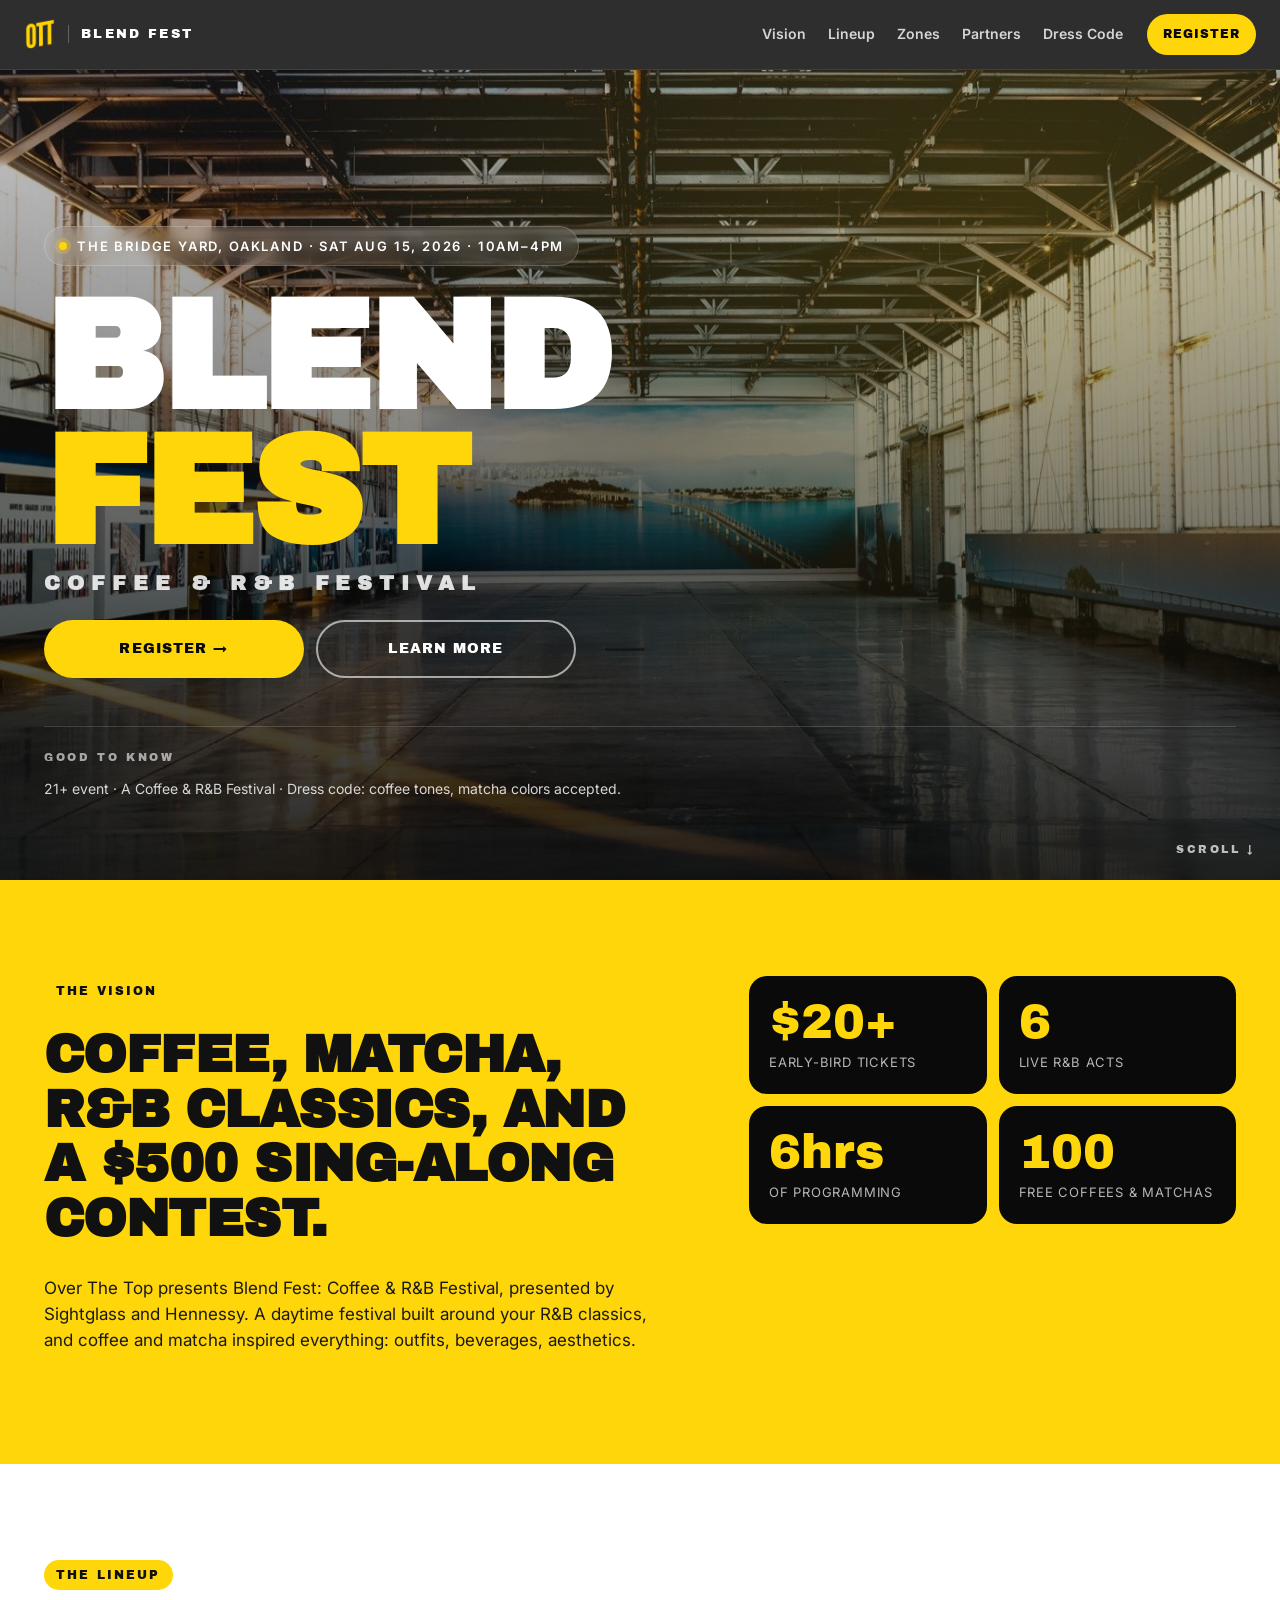
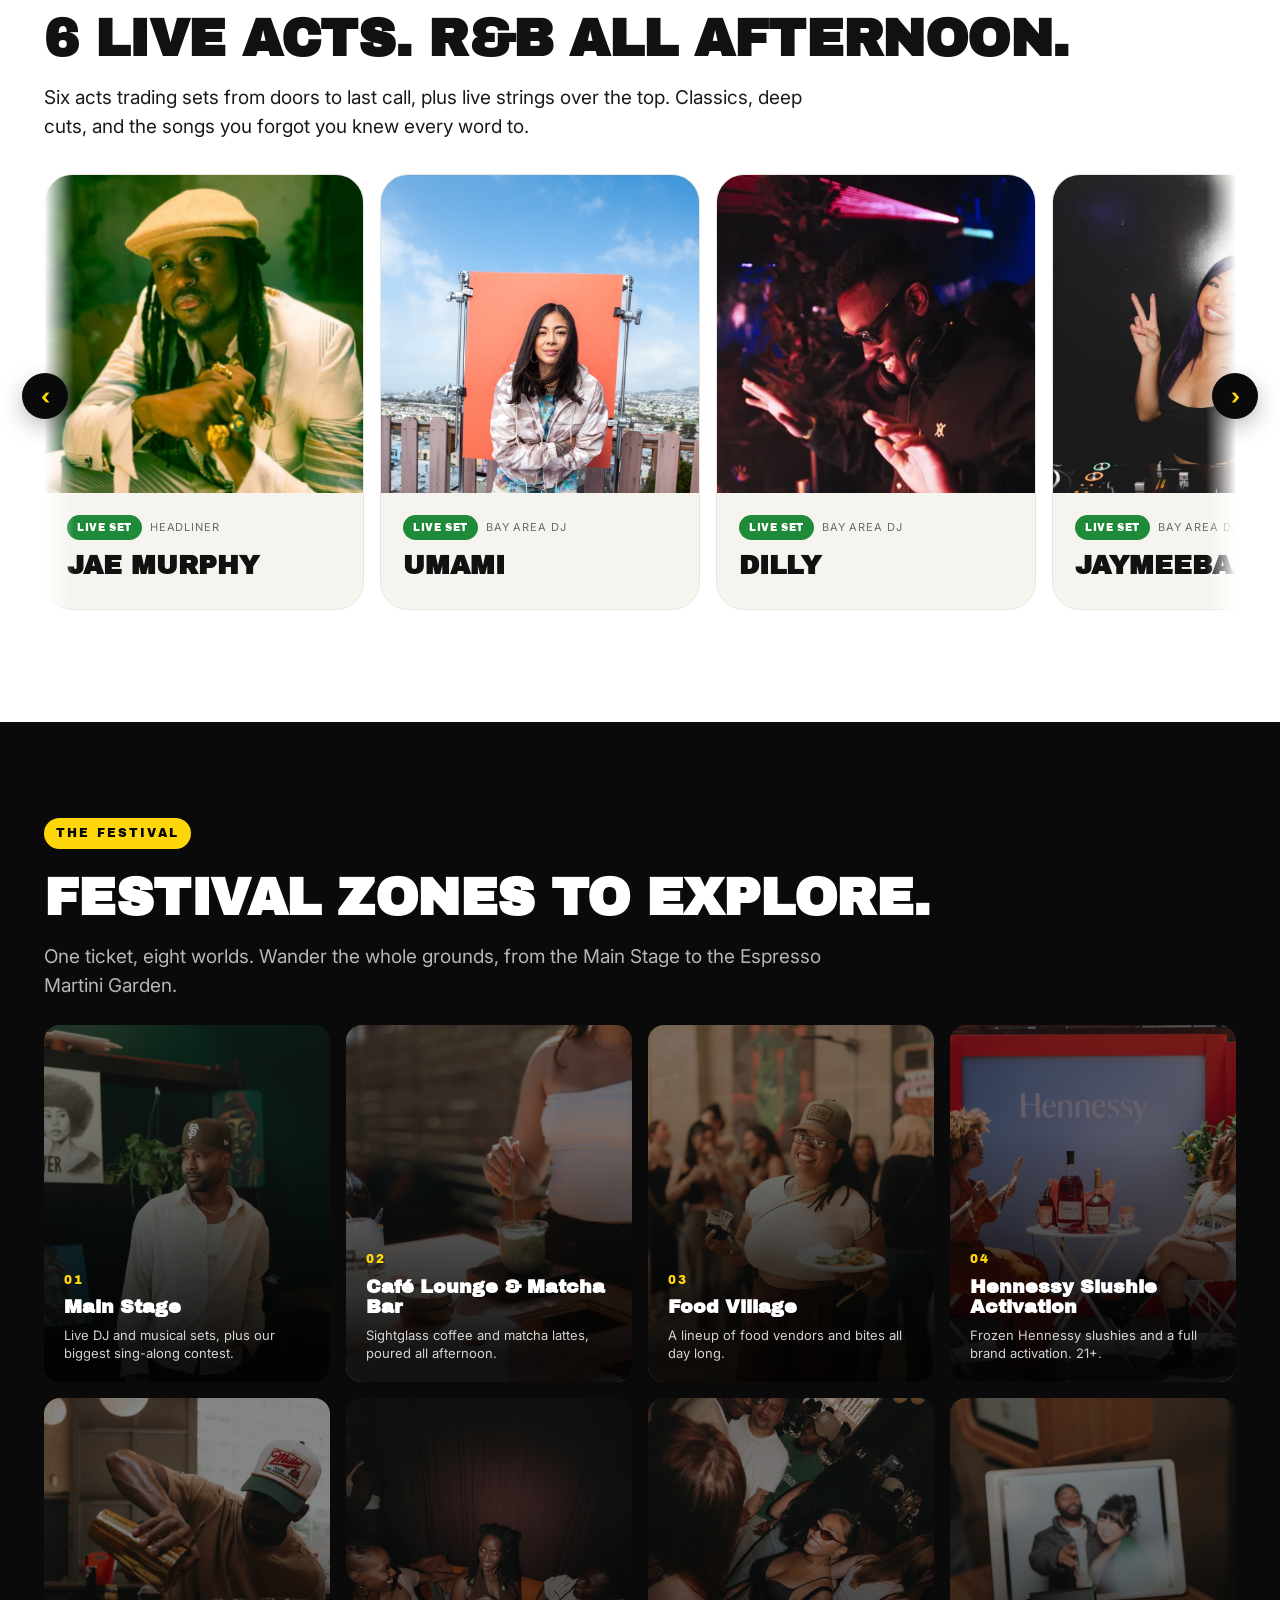
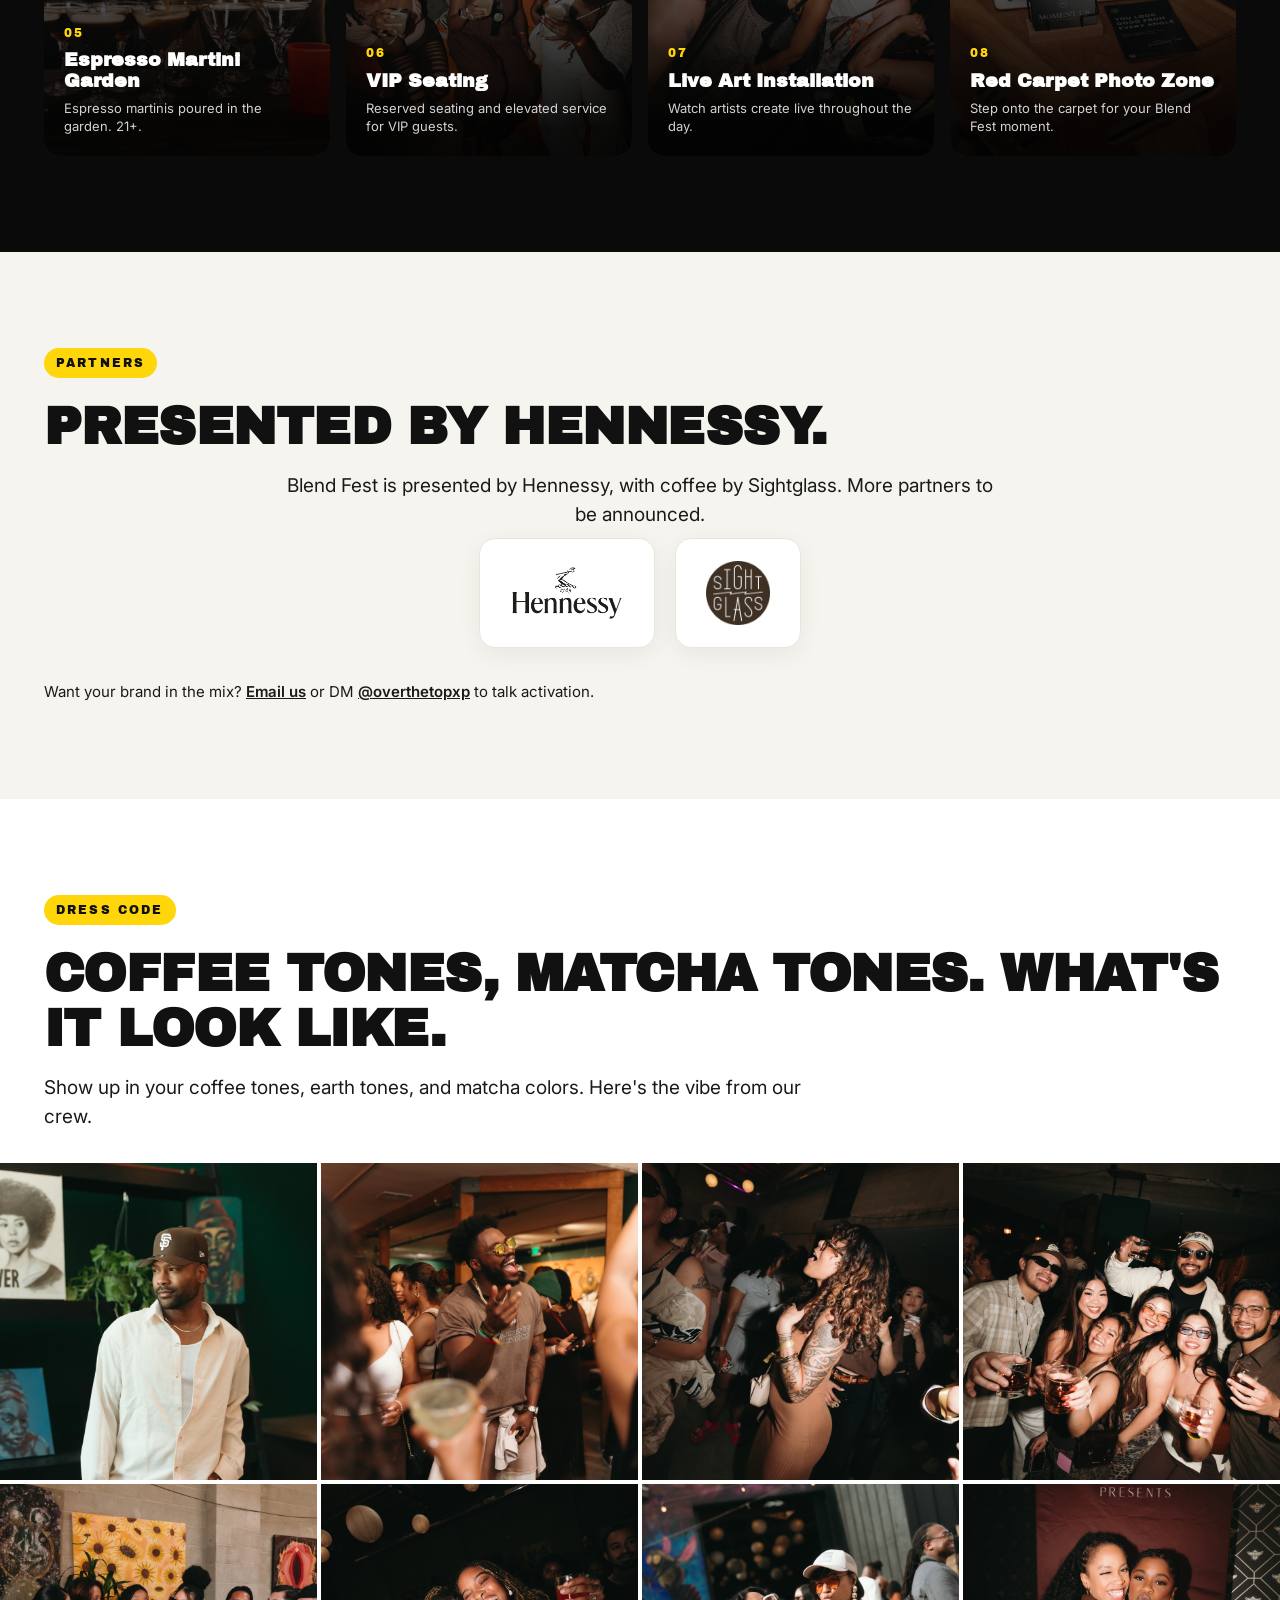
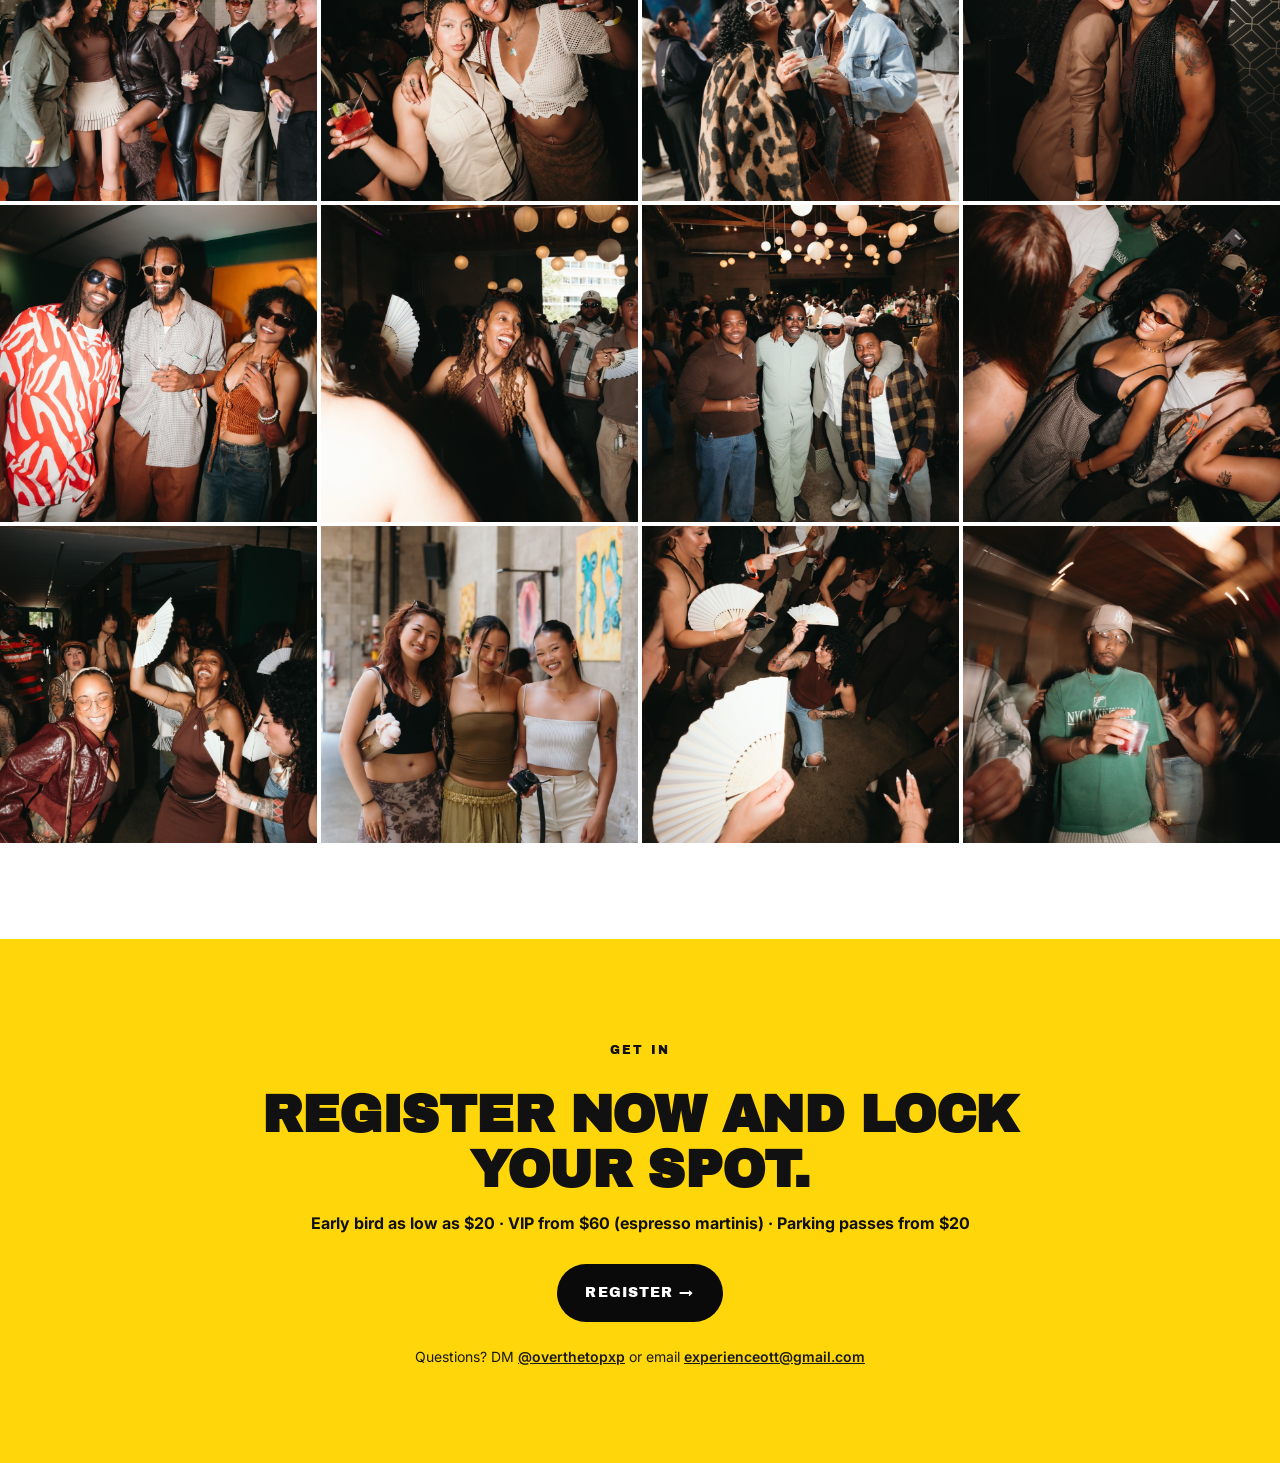
==== index.html @ b7975168 "Lineup lede: 'Six Bay-rooted acts' -> 'Six acts' (#14) Co-authored-by: Claude Opus 4.8 <noreply@anth" ====
<!doctype html>
<html lang="en">
<head>
<meta charset="utf-8" />
<meta name="viewport" content="width=device-width, initial-scale=1, viewport-fit=cover" />
<meta name="theme-color" content="#FFD60A" />
<title>Blend Fest: Coffee & R&B Festival · August 15, 2026 · The Bridge Yard, Oakland</title>
<meta name="description" content="Blend Fest is Over The Top's Coffee & R&B Festival, presented by Hennessy. Saturday, August 15, 2026, 10AM-4PM at The Bridge Yard, Oakland. Café lattes, espresso martini towers, a Hennessy VIP lounge, live R&B DJ sets, and a $500 sing-along. 21+." />

<meta property="og:title" content="Blend Fest: Coffee & R&B Festival · August 15, 2026" />
<meta property="og:description" content="Over The Top's Coffee & R&B Festival, presented by Hennessy. Saturday, August 15, 2026 at The Bridge Yard, Oakland. R&B classics, coffee, espresso martini towers, and community. 21+." />
<meta property="og:type" content="website" />
<meta property="og:image" content="images/hero.jpg" />

<link rel="preconnect" href="https://fonts.googleapis.com" />
<link rel="preconnect" href="https://fonts.gstatic.com" crossorigin />
<link href="https://fonts.googleapis.com/css2?family=Archivo+Black&family=Inter:wght@400;500;600;700;800;900&display=swap" rel="stylesheet" />

<link rel="stylesheet" href="styles.css" />

<!-- Meta Pixel Code -->
<script>
!function(f,b,e,v,n,t,s)
{if(f.fbq)return;n=f.fbq=function(){n.callMethod?
n.callMethod.apply(n,arguments):n.queue.push(arguments)};
if(!f._fbq)f._fbq=n;n.push=n;n.loaded=!0;n.version='2.0';
n.queue=[];t=b.createElement(e);t.async=!0;
t.src=v;s=b.getElementsByTagName(e)[0];
s.parentNode.insertBefore(t,s)}(window, document,'script',
'https://connect.facebook.net/en_US/fbevents.js');
fbq('init', '1495548463835448');
fbq('track', 'PageView');
</script>
<noscript><img height="1" width="1" style="display:none"
src="https://www.facebook.com/tr?id=1495548463835448&ev=PageView&noscript=1"
/></noscript>
<!-- End Meta Pixel Code -->
</head>
<body>

<header class="nav">
  <a href="#top" class="nav__brand">
    <img class="brand-mark" src="logos/ott.png" alt="Over The Top" />
    <span class="brand-divider"></span>
    <span class="brand-event">BLEND FEST</span>
  </a>
  <nav class="nav__links">
    <a href="#vision">Vision</a>
    <a href="#lineup">Lineup</a>
    <a href="#zones">Zones</a>
    <a href="#partners">Partners</a>
    <a href="#dresscode">Dress Code</a>
  </nav>
  <a class="btn btn--small btn--yellow" data-register href="https://sweatpals.com/event/blend-fest-coffee-and-rb-festival" target="_blank" rel="noopener">Register</a>
</header>

<!-- HERO -->
<section class="hero" id="top">
  <img class="hero__bg" src="images/hero.jpg" alt="Blend Fest Coffee & R&B Festival crowd at The Bridge Yard" />
  <div class="hero__overlay"></div>
  <div class="hero__content">
    <div class="hero__eyebrow">
      <span class="dot"></span> The Bridge Yard, Oakland · Sat Aug 15, 2026 · 10AM&ndash;4PM
    </div>
    <h1 class="hero__title">
      <span class="line">BLEND</span>
      <span class="line line--yellow">FEST</span>
      <span class="line line--small">COFFEE &amp; R&amp;B FESTIVAL</span>
    </h1>
    <div class="hero__ctas">
      <a class="btn btn--yellow btn--lg" data-register href="https://sweatpals.com/event/blend-fest-coffee-and-rb-festival" target="_blank" rel="noopener">Register →</a>
      <a class="btn btn--ghost btn--lg" href="#vision">Learn more</a>
    </div>
    <div class="hero__partners">
      <span class="hero__partners-label">Good to know</span>
      <p style="font-size:14px; color:rgba(255,255,255,.82); margin:0; max-width:580px;">
        21+ event · A Coffee & R&B Festival · Dress code: coffee tones, matcha colors accepted.
      </p>
    </div>
  </div>
  <div class="hero__scroll">scroll ↓</div>
</section>

<!-- VISION + STATS -->
<section class="band band--yellow" id="vision">
  <div class="container">
    <div class="vision__grid">
      <div class="vision__copy">
        <span class="kicker">The vision</span>
        <h2 class="h2">Coffee, matcha, R&amp;B classics, and a $500 sing-along contest.</h2>
        <p>
          Over The Top presents Blend Fest: Coffee &amp; R&amp;B Festival, presented by Sightglass and Hennessy.
          A daytime festival built around your R&amp;B classics, and coffee and matcha inspired everything: outfits,
          beverages, aesthetics.
        </p>
      </div>
      <div class="vision__stats">
        <div class="stat"><div class="stat__num">$20+</div><div class="stat__label">Early-bird tickets</div></div>
        <div class="stat"><div class="stat__num">6</div><div class="stat__label">Live R&amp;B acts</div></div>
        <div class="stat"><div class="stat__num">6hrs</div><div class="stat__label">Of programming</div></div>
        <div class="stat"><div class="stat__num">100</div><div class="stat__label">Free coffees & matchas</div></div>
      </div>
    </div>
  </div>
</section>

<!-- SECTION 1: WHAT'S INCLUDED IN YOUR TICKET (free with entry) -->
<section class="band" id="included" hidden>
  <div class="container">
    <span class="kicker">The experience</span>
    <h2 class="h2">What's part of the experience.</h2>
    <p class="lede" style="margin:-12px 0 24px; max-width:780px;">
      Your first coffee or matcha on us, live R&amp;B all day, a photo booth, food vendors, a full bar, Hennessy slushies, and more to be announced.
    </p>

    <div class="rail" data-rail>
      <button class="rail__nav rail__nav--prev" type="button" aria-label="Previous">‹</button>
      <div class="rail__viewport">
        <div class="rail__track">

          <article class="card card--rail" data-card>
            <img class="card__img" src="images/sightglass-coffee.jpg" alt="Sightglass coffee on us" />
            <div class="card__body">
              <div class="card__access-row">
                <span class="card__access card__access--free">First 100 in</span>
                <span class="card__attr">by Sightglass</span>
              </div>
              <h3 class="card__title">1 Coffee or Matcha, On Us</h3>
              <p class="card__sub">Show up early · while supplies last</p>
              <div class="card__expand">
                <p>The first 100 attendees through the door get a free coffee or matcha latte from Sightglass, courtesy of OTT.</p>
              </div>
              <button class="card__toggle" aria-label="Expand">+</button>
            </div>
          </article>

          <article class="card card--rail" data-card>
            <img class="card__img" src="images/gallery-9.jpg" alt="Live R&B sets" />
            <div class="card__body">
              <div class="card__access-row">
                <span class="card__access card__access--free">Included</span>
                <span class="card__attr">the lineup</span>
              </div>
              <h3 class="card__title">Live R&amp;B Sets</h3>
              <p class="card__sub">10 AM &ndash; 4 PM · 6 live acts</p>
              <div class="card__expand">
                <p>R&amp;B all day from Jae Murphy, Umami, Dilly, Jaymeebaaby, Rose Crelli on violin, and LXXI.</p>
              </div>
              <button class="card__toggle" aria-label="Expand">+</button>
            </div>
          </article>

          <article class="card card--rail" data-card>
            <img class="card__img" src="images/singalong.jpg" alt="$500 sing-along contest" />
            <div class="card__body">
              <div class="card__access-row">
                <span class="card__access card__access--free">Included</span>
                <span class="card__attr">Main Stage</span>
              </div>
              <h3 class="card__title">$500 Sing-Along Contest</h3>
              <p class="card__sub">Grab the mic · best voice takes the cash</p>
              <div class="card__expand">
                <p>Step up to the Main Stage for OTT's $500 sing-along contest. Your R&amp;B moment, best voice takes the cash.</p>
              </div>
              <button class="card__toggle" aria-label="Expand">+</button>
            </div>
          </article>

          <article class="card card--rail" data-card>
            <img class="card__img" src="images/momentus-photo-booth.jpg" alt="Photo booth" />
            <div class="card__body">
              <div class="card__access-row">
                <span class="card__access card__access--free">Included</span>
                <span class="card__attr">all day</span>
              </div>
              <h3 class="card__title">Photo Booth</h3>
              <p class="card__sub">All day · keepsake prints</p>
              <div class="card__expand">
                <p>A roaming photo booth with keepsake prints all afternoon.</p>
              </div>
              <button class="card__toggle" aria-label="Expand">+</button>
            </div>
          </article>

          <article class="card card--rail" data-card>
            <img class="card__img" src="images/food.jpg" alt="Food vendors" />
            <div class="card__body">
              <div class="card__access-row">
                <span class="card__access card__access--cash">On site</span>
                <span class="card__attr">Food Village</span>
              </div>
              <h3 class="card__title">Food Vendors</h3>
              <p class="card__sub">All day · for purchase on site</p>
              <div class="card__expand">
                <p>A lineup of food vendors and bites all afternoon in the Food Village. Pay-as-you-go.</p>
              </div>
              <button class="card__toggle" aria-label="Expand">+</button>
            </div>
          </article>

          <article class="card card--rail" data-card>
            <img class="card__img" src="images/full-bar.jpg" alt="Full bar" />
            <div class="card__body">
              <div class="card__access-row">
                <span class="card__access card__access--cash">On site · 21+</span>
                <span class="card__attr">main floor</span>
              </div>
              <h3 class="card__title">Full Bar</h3>
              <p class="card__sub">All day · 21+ · cash bar</p>
              <div class="card__expand">
                <p>A full bar all afternoon. Beer, wine, cocktails, and spirits. Pay-as-you-go pricing, 21+.</p>
              </div>
              <button class="card__toggle" aria-label="Expand">+</button>
            </div>
          </article>

          <article class="card card--rail" data-card>
            <img class="card__img" src="images/hennessy-slushie.jpg" alt="Hennessy slushies" />
            <div class="card__body">
              <div class="card__access-row">
                <span class="card__access card__access--cash">On site · 21+</span>
                <span class="card__attr">by Hennessy</span>
              </div>
              <h3 class="card__title">Hennessy Slushies</h3>
              <p class="card__sub">All day · 21+</p>
              <div class="card__expand">
                <p>Frozen Hennessy slushies, built for an Oakland afternoon. 21+.</p>
              </div>
              <button class="card__toggle" aria-label="Expand">+</button>
            </div>
          </article>

          <article class="card card--rail" data-card>
            <img class="card__img" src="images/gallery-3.jpg" alt="More to be announced" />
            <div class="card__body">
              <div class="card__access-row">
                <span class="card__access card__access--vip">Coming soon</span>
                <span class="card__attr">stay tuned</span>
              </div>
              <h3 class="card__title">More To Be Announced</h3>
              <p class="card__sub">Follow along for drops</p>
              <div class="card__expand">
                <p>More experiences, activations, and surprises to be announced. Follow @overthetopxp for the latest.</p>
              </div>
              <button class="card__toggle" aria-label="Expand">+</button>
            </div>
          </article>

        </div>
      </div>
      <button class="rail__nav rail__nav--next" type="button" aria-label="Next">›</button>
    </div>
  </div>
</section>

<!-- SECTION 3: WHAT'S INCLUDED WITH VIP -->
<section class="band band--dark" id="vip" hidden>
  <div class="container">
    <span class="kicker kicker--yellow">VIP / Members</span>
    <h2 class="h2 h2--light">What's included with VIP access.</h2>
    <p class="lede" style="color:rgba(255,255,255,.7); margin:-12px 0 24px; max-width:780px;">
      VIP and member tickets unlock the Hennessy VIP Lounge plus complimentary drinks and dedicated service all afternoon.
    </p>

    <div class="rail" data-rail>
      <button class="rail__nav rail__nav--prev" type="button" aria-label="Previous">‹</button>
      <div class="rail__viewport">
        <div class="rail__track">

          <article class="card card--rail card--dark" data-card>
            <img class="card__img" src="images/vip-lounge.jpg" alt="Hennessy VIP Lounge" />
            <div class="card__body">
              <div class="card__access-row">
                <span class="card__access card__access--vip">VIP ticket only</span>
                <span class="card__attr">by Hennessy</span>
              </div>
              <h3 class="card__title">Hennessy VIP Lounge</h3>
              <p class="card__sub">All day · dedicated lounge area</p>
              <div class="card__expand">
                <p>An anchored Hennessy lounge with comfortable seating, dedicated service, and a quieter vibe away from the main floor.</p>
              </div>
              <button class="card__toggle" aria-label="Expand">+</button>
            </div>
          </article>

          <article class="card card--rail card--dark" data-card>
            <img class="card__img" src="images/vip-espresso.jpg" alt="Complimentary espresso martini tower" />
            <div class="card__body">
              <div class="card__access-row">
                <span class="card__access card__access--vip">Complimentary · 21+</span>
                <span class="card__attr">in the lounge</span>
              </div>
              <h3 class="card__title">Complimentary Espresso Martinis</h3>
              <p class="card__sub">Towers poured all day inside the lounge</p>
              <div class="card__expand">
                <p>Espresso martini towers are complimentary inside the VIP lounge. Pour as you go.</p>
              </div>
              <button class="card__toggle" aria-label="Expand">+</button>
            </div>
          </article>

          <article class="card card--rail card--dark" data-card>
            <img class="card__img" src="images/vip-matcha.jpg" alt="Complimentary coffee and matcha towers" />
            <div class="card__body">
              <div class="card__access-row">
                <span class="card__access card__access--vip">Complimentary</span>
                <span class="card__attr">in the lounge</span>
              </div>
              <h3 class="card__title">Complimentary Coffee &amp; Matcha</h3>
              <p class="card__sub">Café lattes on the house in the lounge</p>
              <div class="card__expand">
                <p>Coffee and matcha lattes are complimentary in the VIP lounge, no cap on the first 100. Pour all afternoon.</p>
              </div>
              <button class="card__toggle" aria-label="Expand">+</button>
            </div>
          </article>

          <article class="card card--rail card--dark" data-card>
            <img class="card__img" src="images/vip-hostess.jpg" alt="VIP host" />
            <div class="card__body">
              <div class="card__access-row">
                <span class="card__access card__access--vip">VIP ticket only</span>
                <span class="card__attr">on arrival</span>
              </div>
              <h3 class="card__title">VIP Host &amp; Priority Entry</h3>
              <p class="card__sub">Skip the door line, hosted into the lounge</p>
              <div class="card__expand">
                <p>VIP guests skip the door line and are walked directly to the lounge by a dedicated host.</p>
              </div>
              <button class="card__toggle" aria-label="Expand">+</button>
            </div>
          </article>

        </div>
      </div>
      <button class="rail__nav rail__nav--next" type="button" aria-label="Next">›</button>
    </div>
  </div>
</section>

<!-- DJ LINEUP -->
<section class="band" id="lineup">
  <div class="container">
    <span class="kicker">The lineup</span>
    <h2 class="h2">6 live acts. R&amp;B all afternoon.</h2>
    <p class="lede" style="margin:-12px 0 24px; max-width:780px;">
      Six acts trading sets from doors to last call, plus live strings over the top. Classics, deep cuts, and the songs you forgot you knew every word to.
    </p>

    <div class="rail" data-rail>
      <button class="rail__nav rail__nav--prev" type="button" aria-label="Previous">‹</button>
      <div class="rail__viewport">
        <div class="rail__track">

          <article class="card card--rail card--dj">
            <img class="card__img" src="images/jae-murphy.jpg" alt="Jae Murphy" />
            <div class="card__body">
              <div class="card__access-row">
                <span class="card__access card__access--free">Live set</span>
                <span class="card__attr">Headliner</span>
              </div>
              <h3 class="card__title">Jae Murphy</h3>
            </div>
          </article>

          <article class="card card--rail card--dj">
            <img class="card__img" src="images/umami.jpg" alt="Umami" />
            <div class="card__body">
              <div class="card__access-row">
                <span class="card__access card__access--free">Live set</span>
                <span class="card__attr">Bay Area DJ</span>
              </div>
              <h3 class="card__title">Umami</h3>
            </div>
          </article>

          <article class="card card--rail card--dj">
            <img class="card__img" src="images/dj-dilly.jpg" alt="Dilly" />
            <div class="card__body">
              <div class="card__access-row">
                <span class="card__access card__access--free">Live set</span>
                <span class="card__attr">Bay Area DJ</span>
              </div>
              <h3 class="card__title">Dilly</h3>
            </div>
          </article>

          <article class="card card--rail card--dj">
            <img class="card__img" src="images/jaymeebaaby.jpg" alt="Jaymeebaaby" />
            <div class="card__body">
              <div class="card__access-row">
                <span class="card__access card__access--free">Live set</span>
                <span class="card__attr">Bay Area DJ</span>
              </div>
              <h3 class="card__title">Jaymeebaaby</h3>
            </div>
          </article>

          <article class="card card--rail card--dj">
            <img class="card__img" src="images/rose-crelli.jpg" alt="Rose Crelli" />
            <div class="card__body">
              <div class="card__access-row">
                <span class="card__access card__access--free">Live strings</span>
                <span class="card__attr">Violinist</span>
              </div>
              <h3 class="card__title">Rose Crelli</h3>
            </div>
          </article>

          <article class="card card--rail card--dj">
            <img class="card__img" src="images/dj-lxxi.jpg" alt="LXXI" />
            <div class="card__body">
              <div class="card__access-row">
                <span class="card__access card__access--free">Live set</span>
                <span class="card__attr">Bay Area DJ</span>
              </div>
              <h3 class="card__title">LXXI</h3>
            </div>
          </article>

        </div>
      </div>
      <button class="rail__nav rail__nav--next" type="button" aria-label="Next">›</button>
    </div>
  </div>
</section>

<!-- ZONES / FESTIVAL MAP -->
<section class="band band--dark" id="zones">
  <div class="container">
    <span class="kicker kicker--yellow">The festival</span>
    <h2 class="h2 h2--light">Festival zones to explore.</h2>
    <p class="lede" style="color:rgba(255,255,255,.7); margin:-12px 0 24px; max-width:780px;">
      One ticket, eight worlds. Wander the whole grounds, from the Main Stage to the Espresso Martini Garden.
    </p>

    <div class="zones-grid">

      <article class="zone">
        <img class="zone__img" src="images/gallery-1.jpg" alt="Main Stage" />
        <div class="zone__body">
          <span class="zone__num">01</span>
          <h3 class="zone__name">Main Stage</h3>
          <p class="zone__desc">Live DJ and musical sets, plus our biggest sing-along contest.</p>
        </div>
      </article>

      <article class="zone">
        <img class="zone__img" src="images/matcha-bar.jpg" alt="Caf&eacute; Lounge &amp; Matcha Bar" />
        <div class="zone__body">
          <span class="zone__num">02</span>
          <h3 class="zone__name">Caf&eacute; Lounge &amp; Matcha Bar</h3>
          <p class="zone__desc">Sightglass coffee and matcha lattes, poured all afternoon.</p>
        </div>
      </article>

      <article class="zone">
        <img class="zone__img" src="images/food.jpg" alt="Food Village" />
        <div class="zone__body">
          <span class="zone__num">03</span>
          <h3 class="zone__name">Food Village</h3>
          <p class="zone__desc">A lineup of food vendors and bites all day long.</p>
        </div>
      </article>

      <article class="zone">
        <img class="zone__img" src="images/hennessy-activation.jpg" alt="Hennessy Slushie Activation" />
        <div class="zone__body">
          <span class="zone__num">04</span>
          <h3 class="zone__name">Hennessy Slushie Activation</h3>
          <p class="zone__desc">Frozen Hennessy slushies and a full brand activation. 21+.</p>
        </div>
      </article>

      <article class="zone">
        <img class="zone__img" src="images/espresso-garden.jpg" alt="Espresso Martini Garden" />
        <div class="zone__body">
          <span class="zone__num">05</span>
          <h3 class="zone__name">Espresso Martini Garden</h3>
          <p class="zone__desc">Espresso martinis poured in the garden. 21+.</p>
        </div>
      </article>

      <article class="zone">
        <img class="zone__img" src="images/vip-lounge.jpg" alt="VIP Seating" />
        <div class="zone__body">
          <span class="zone__num">06</span>
          <h3 class="zone__name">VIP Seating</h3>
          <p class="zone__desc">Reserved seating and elevated service for VIP guests.</p>
        </div>
      </article>

      <article class="zone">
        <img class="zone__img" src="images/gallery-12.jpg" alt="Live Art Installation" />
        <div class="zone__body">
          <span class="zone__num">07</span>
          <h3 class="zone__name">Live Art Installation</h3>
          <p class="zone__desc">Watch artists create live throughout the day.</p>
        </div>
      </article>

      <article class="zone">
        <img class="zone__img" src="images/momentus-photo-booth.jpg" alt="Red Carpet Photo Zone" />
        <div class="zone__body">
          <span class="zone__num">08</span>
          <h3 class="zone__name">Red Carpet Photo Zone</h3>
          <p class="zone__desc">Step onto the carpet for your Blend Fest moment.</p>
        </div>
      </article>

    </div>
  </div>
</section>

<!-- SECTION 2: WHAT'S PROVIDED ON SITE (pay-as-you-go) -->
<section class="band band--cream" id="onsite" hidden>
  <div class="container">
    <span class="kicker">Provided on site</span>
    <h2 class="h2">Café, food &amp; bar.</h2>
    <p class="lede" style="margin:-12px 0 24px; max-width:780px;">
      Drinks and bites available all afternoon. Cash bar pricing, buy by the glass. 21+ for the bar.
    </p>

    <div class="rail" data-rail>
      <button class="rail__nav rail__nav--prev" type="button" aria-label="Previous">‹</button>
      <div class="rail__viewport">
        <div class="rail__track">

          <article class="card card--rail" data-card>
            <img class="card__img" src="images/coffee-matcha.jpg" alt="The Café by The Last Drip" />
            <div class="card__body">
              <div class="card__access-row">
                <span class="card__access card__access--cash">Pay as you go</span>
                <span class="card__attr">by The Last Drip</span>
              </div>
              <h3 class="card__title">The Café</h3>
              <p class="card__sub">10 AM &ndash; 4 PM · coffee &amp; matcha lattes</p>
              <div class="card__expand">
                <p>Full café menu from The Last Drip all afternoon. Pay-as-you-go after the first 100 free drinks are claimed.</p>
              </div>
              <button class="card__toggle" aria-label="Expand">+</button>
            </div>
          </article>

          <article class="card card--rail" data-card>
            <img class="card__img" src="images/food.jpg" alt="Food for purchase on site" />
            <div class="card__body">
              <div class="card__access-row">
                <span class="card__access card__access--cash">Pay as you go</span>
                <span class="card__attr">on site</span>
              </div>
              <h3 class="card__title">Food</h3>
              <p class="card__sub">All day · for purchase on site</p>
              <div class="card__expand">
                <p>Bites and small plates available for purchase all afternoon. Pay-as-you-go.</p>
              </div>
              <button class="card__toggle" aria-label="Expand">+</button>
            </div>
          </article>

          <article class="card card--rail" data-card>
            <img class="card__img" src="images/slushies.jpg" alt="Frozen summertime slushies" />
            <div class="card__body">
              <div class="card__access-row">
                <span class="card__access card__access--cash">Pay as you go · 21+</span>
                <span class="card__attr">by Hennessy</span>
              </div>
              <h3 class="card__title">Summertime Slushies</h3>
              <p class="card__sub">All day · 21+</p>
              <div class="card__expand">
                <p>Frozen summertime slushies by Hennessy, built for an Oakland afternoon. Cash bar.</p>
              </div>
              <button class="card__toggle" aria-label="Expand">+</button>
            </div>
          </article>

          <article class="card card--rail" data-card>
            <img class="card__img" src="images/full-bar.jpg" alt="Full bar pours" />
            <div class="card__body">
              <div class="card__access-row">
                <span class="card__access card__access--cash">Pay as you go · 21+</span>
                <span class="card__attr">main floor</span>
              </div>
              <h3 class="card__title">Full Bar</h3>
              <p class="card__sub">All day · 21+ · cash bar</p>
              <div class="card__expand">
                <p>A full bar on the main floor all afternoon. Beer, wine, cocktails, and spirits. Pay-as-you-go pricing, 21+.</p>
              </div>
              <button class="card__toggle" aria-label="Expand">+</button>
            </div>
          </article>

        </div>
      </div>
      <button class="rail__nav rail__nav--next" type="button" aria-label="Next">›</button>
    </div>
  </div>
</section>

<!-- RUN OF SHOW (hidden on the public page; still available at run-of-show.html) -->
<section class="band band--dark" id="schedule" hidden>
  <div class="container">
    <span class="kicker kicker--yellow">Run of show</span>
    <h2 class="h2 h2--light">A day designed to flow.</h2>
    <p class="lede" style="color:rgba(255,255,255,.7); margin:-12px 0 36px; max-width:780px;">
      Doors at 10, last pour at 4. Six hours of R&amp;B, coffee, and community at The Bridge Yard. Times below are a draft and may shift.
    </p>

    <ol class="schedule">
      <li><span class="schedule__time">10:00 AM</span><span class="schedule__title">Doors open · Café opens</span><span class="schedule__sub">First 100 coffees & matchas free, courtesy of OTT</span></li>
      <li><span class="schedule__time">10:30 AM</span><span class="schedule__title">R&amp;B DJ sets begin</span><span class="schedule__sub">Classics on the decks all afternoon</span></li>
      <li><span class="schedule__time">12:00 PM</span><span class="schedule__title">Espresso martini & slushie towers open</span><span class="schedule__sub">21+ · cash bar all day</span></li>
      <li><span class="schedule__time">12:00 PM</span><span class="schedule__title">VIP Lounge opens</span><span class="schedule__sub">Hennessy VIP lounge · VIP ticket required</span></li>
      <li><span class="schedule__time">2:00 PM</span><span class="schedule__title">$300 Sing-Along Contest</span><span class="schedule__sub">Grab the mic on the main floor</span></li>
      <li><span class="schedule__time">2:30 PM</span><span class="schedule__title">Peak set</span><span class="schedule__sub">The afternoon hits its stride</span></li>
      <li><span class="schedule__time">3:45 PM</span><span class="schedule__title">Last call & closing set</span><span class="schedule__sub">Final pours from the café and bar</span></li>
      <li><span class="schedule__time">4:00 PM</span><span class="schedule__title">Event ends</span><span class="schedule__sub">Thanks for spending the day with us</span></li>
    </ol>
  </div>
</section>

<!-- VENUE (hidden on the public page) -->
<section class="band band--cream" id="venue" hidden>
  <div class="container">
    <span class="kicker">Venue &amp; directions</span>
    <h2 class="h2">The Bridge Yard, Oakland.</h2>
    <p class="lede" style="margin:-12px 0 28px; max-width:780px;">
      210 Burma Rd, Oakland, CA. A landmark waterfront event hall at the foot of the Bay Bridge, with soaring ceilings, big windows, and skyline views. On-site parking is available.
    </p>
    <div class="venue-cta">
      <a class="btn btn--black btn--lg" href="https://www.google.com/maps/search/?api=1&query=The+Bridge+Yard+210+Burma+Rd+Oakland+CA" target="_blank" rel="noopener">Get directions</a>
    </div>
    <p style="text-align:center; margin:22px 0 0; font-size:14px; color:var(--gray-500); letter-spacing:.04em;">
      21+ event &nbsp;·&nbsp; All tickets non-refundable &nbsp;·&nbsp; On-site parking available
    </p>
  </div>
</section>

<!-- PARTNERS -->
<section class="band band--cream" id="partners">
  <div class="container">
    <span class="kicker">Partners</span>
    <h2 class="h2">Presented by Hennessy.</h2>
    <p class="lede" style="margin:-12px auto 8px; max-width:720px; text-align:center;">
      Blend Fest is presented by Hennessy, with coffee by Sightglass. More partners to be announced.
    </p>

    <div class="partner-logos">
      <span class="partner-logo"><img src="logos/hennessy.jpg" alt="Hennessy" /></span>
      <span class="partner-logo"><img src="logos/sightglass.png" alt="Sightglass" /></span>
    </div>

    <p class="partners-cta">
      Want your brand in the mix? <a href="mailto:experienceott@gmail.com?subject=Blend%20Fest%20Coffee%20%26%20R%26B%20Festival%20Partnership">Email us</a>
      or DM <a href="https://instagram.com/overthetopxp" target="_blank" rel="noopener">@overthetopxp</a> to talk activation.
    </p>
  </div>
</section>

<!-- DRESS CODE -->
<section class="band" id="dresscode">
  <div class="container">
    <span class="kicker">Dress code</span>
    <h2 class="h2">Coffee tones, matcha tones. What's it look like.</h2>
    <p class="lede" style="margin:-12px 0 4px; max-width:780px;">
      Show up in your coffee tones, earth tones, and matcha colors. Here's the vibe from our crew.
    </p>
  </div>
  <div class="gallery">
    <img src="images/gallery-1.jpg" alt="" loading="lazy" />
    <img src="images/gallery-2.jpg" alt="" loading="lazy" />
    <img src="images/gallery-3.jpg" alt="" loading="lazy" />
    <img src="images/gallery-4.jpg" alt="" loading="lazy" />
    <img src="images/gallery-5.jpg" alt="" loading="lazy" />
    <img src="images/gallery-6.jpg" alt="" loading="lazy" />
    <img src="images/gallery-7.jpg" alt="" loading="lazy" />
    <img src="images/gallery-8.jpg" alt="" loading="lazy" />
    <img src="images/gallery-9.jpg" alt="" loading="lazy" />
    <img src="images/gallery-10.jpg" alt="" loading="lazy" />
    <img src="images/gallery-11.jpg" alt="" loading="lazy" />
    <img src="images/gallery-12.jpg" alt="" loading="lazy" />
    <img src="images/gallery-13.jpg" alt="" loading="lazy" />
    <img src="images/gallery-14.jpg" alt="" loading="lazy" />
    <img src="images/gallery-15.jpg" alt="" loading="lazy" />
    <img src="images/gallery-16.jpg" alt="" loading="lazy" />
  </div>
</section>

<!-- REGISTER / CTA -->
<section class="band band--yellow" id="register">
  <div class="container container--narrow text-center">
    <span class="kicker">Get in</span>
    <h2 class="h2" style="margin-bottom:14px;">Register now and lock your spot.</h2>
    <p style="margin:0 0 28px; font-weight:700; color:var(--ink);">
      Early bird as low as $20 &#183; VIP from $60 (espresso martinis) &#183; Parking passes from $20
    </p>
    <div class="cta-row">
      <a class="btn btn--black btn--lg" data-register href="https://sweatpals.com/event/blend-fest-coffee-and-rb-festival" target="_blank" rel="noopener">Register →</a>
    </div>
    <p style="margin:24px 0 0; font-size:14px; color:var(--ink-2);">
      Questions? DM <a href="https://instagram.com/overthetopxp" target="_blank" rel="noopener" style="font-weight:600; text-decoration:underline;">@overthetopxp</a>
      or email <a href="mailto:experienceott@gmail.com" style="font-weight:600; text-decoration:underline;">experienceott@gmail.com</a>
    </p>
  </div>
</section>

<script src="script.js"></script>
</body>
</html>
---- styles.css ----
/* ============ TOKENS ============ */
:root {
  --yellow: #FFD60A;
  --yellow-deep: #F5C400;
  --black: #0A0A0A;
  --ink: #111111;
  --ink-2: #1a1a1a;
  --gray-100: #F5F4EE;
  --gray-200: #E8E6DD;
  --gray-500: #6B6B66;
  --white: #FFFFFF;

  --radius: 18px;
  --radius-lg: 28px;

  --container: 1240px;
  --container-narrow: 820px;

  --shadow-sm: 0 4px 14px rgba(0,0,0,.08);
  --shadow-md: 0 14px 40px rgba(0,0,0,.18);

  --display: "Archivo Black", "Inter", system-ui, -apple-system, "Segoe UI", sans-serif;
  --body: "Inter", system-ui, -apple-system, "Segoe UI", sans-serif;
}

* { box-sizing: border-box; }
html, body { margin: 0; padding: 0; }
html { scroll-behavior: smooth; -webkit-text-size-adjust: 100%; }

body {
  font-family: var(--body);
  color: var(--ink);
  background: var(--white);
  line-height: 1.55;
  -webkit-font-smoothing: antialiased;
  text-rendering: optimizeLegibility;
}

img { display: block; max-width: 100%; }
a { color: inherit; }
button { font: inherit; }

/* ============ LAYOUT HELPERS ============ */
.container {
  max-width: var(--container);
  margin: 0 auto;
  padding: 0 24px;
}
.container--narrow { max-width: var(--container-narrow); }
.text-center { text-align: center; }

.kicker {
  display: inline-block;
  font-family: var(--display);
  font-size: 12px;
  letter-spacing: 0.18em;
  text-transform: uppercase;
  color: var(--ink);
  background: var(--yellow);
  padding: 6px 12px;
  border-radius: 999px;
  margin-bottom: 22px;
}
.kicker--yellow { background: var(--yellow); color: var(--black); }

.h2 {
  font-family: var(--display);
  font-weight: 900;
  font-size: clamp(28px, 4.5vw, 52px);
  line-height: 1.05;
  letter-spacing: -0.01em;
  margin: 0 0 28px;
  text-transform: uppercase;
}
.h2--light { color: var(--white); }

.lede {
  font-size: clamp(16px, 1.6vw, 19px);
  color: var(--ink-2);
  max-width: 640px;
  margin: 0 auto 32px;
}

/* ============ NAV ============ */
.nav {
  position: sticky;
  top: 0;
  z-index: 50;
  display: flex;
  align-items: center;
  gap: 24px;
  padding: 14px 24px;
  background: rgba(10,10,10,.85);
  backdrop-filter: blur(14px);
  -webkit-backdrop-filter: blur(14px);
  color: var(--white);
  border-bottom: 1px solid rgba(255,255,255,.08);
}
.nav__brand {
  display: flex;
  align-items: center;
  gap: 12px;
  text-decoration: none;
  font-family: var(--display);
  letter-spacing: 0.04em;
}
.brand-mark {
  display: block;
  height: 32px;
  width: auto;
}
.brand-mark--lg { height: 60px; }
.brand-divider {
  width: 1px; height: 18px;
  background: rgba(255,255,255,.25);
}
.brand-event {
  font-size: 13px;
  letter-spacing: 0.18em;
  text-transform: uppercase;
}
.nav__links {
  display: none;
  gap: 22px;
  margin-left: auto;
}
.nav__links a {
  font-size: 14px;
  font-weight: 600;
  color: rgba(255,255,255,.8);
  text-decoration: none;
}
.nav__links a:hover { color: var(--yellow); }
.nav .btn { margin-left: auto; }
@media (min-width: 880px) {
  .nav__links { display: flex; }
  .nav .btn { margin-left: 0; }
}
/* Mobile: drop sticky + z-index so the parent Webflow hamburger dropdown
   can render over our nav without a stacking-context fight. */
@media (max-width: 879px) {
  .nav { position: static; z-index: auto; }
}

/* ============ BUTTONS ============ */
.btn {
  display: inline-flex;
  align-items: center;
  justify-content: center;
  gap: 6px;
  font-family: var(--display);
  font-size: 13px;
  letter-spacing: 0.08em;
  text-transform: uppercase;
  text-decoration: none;
  padding: 12px 18px;
  border-radius: 999px;
  border: 2px solid transparent;
  cursor: pointer;
  transition: transform .15s ease, background .15s ease, color .15s ease, border-color .15s ease;
  white-space: nowrap;
}
.btn:hover { transform: translateY(-1px); }
.btn--small { padding: 9px 14px; font-size: 12px; }
.btn--lg { padding: 16px 26px; font-size: 14px; }
.btn--yellow { background: var(--yellow); color: var(--black); }
.btn--yellow:hover { background: var(--yellow-deep); }
.btn--black { background: var(--black); color: var(--white); }
.btn--black:hover { background: var(--ink-2); }
.btn--ghost { background: transparent; color: var(--white); border-color: rgba(255,255,255,.6); }
.btn--ghost:hover { background: rgba(255,255,255,.1); }
.btn--ghost-dark { background: transparent; color: var(--black); border-color: var(--black); }
.btn--ghost-dark:hover { background: rgba(0,0,0,.06); }

/* ============ HERO ============ */
.hero {
  position: relative;
  min-height: 90vh;
  display: flex;
  align-items: flex-end;
  overflow: hidden;
  color: var(--white);
}
.hero__bg {
  position: absolute;
  inset: 0;
  width: 100%;
  height: 100%;
  object-fit: cover;
  z-index: 0;
}
.hero__overlay {
  position: absolute;
  inset: 0;
  z-index: 1;
  background:
    radial-gradient(ellipse at 80% 20%, rgba(255,214,10,.18), transparent 55%),
    linear-gradient(180deg, rgba(0,0,0,.2) 0%, rgba(0,0,0,.55) 55%, rgba(0,0,0,.85) 100%);
}
.hero__content {
  position: relative;
  z-index: 2;
  width: 100%;
  max-width: var(--container);
  margin: 0 auto;
  padding: 120px 24px 80px;
}
.hero__eyebrow {
  display: inline-flex;
  align-items: center;
  gap: 10px;
  font-family: var(--body);
  font-weight: 600;
  font-size: 13px;
  letter-spacing: 0.14em;
  text-transform: uppercase;
  background: rgba(255,255,255,.08);
  border: 1px solid rgba(255,255,255,.18);
  padding: 9px 14px;
  border-radius: 999px;
  backdrop-filter: blur(8px);
  margin-bottom: 24px;
}
.hero__eyebrow .dot {
  width: 8px; height: 8px; border-radius: 50%; background: var(--yellow);
  box-shadow: 0 0 0 4px rgba(255,214,10,.25);
}
.hero__title {
  font-family: var(--display);
  font-weight: 900;
  text-transform: uppercase;
  font-size: clamp(56px, 12vw, 180px);
  line-height: 0.88;
  letter-spacing: -0.02em;
  margin: 0 0 28px;
}
.hero__title .line { display: block; }
.hero__title .line--yellow { color: var(--yellow); }
.hero__title .line--small {
  font-size: clamp(16px, 1.6vw, 22px);
  letter-spacing: 0.34em;
  font-weight: 900;
  margin-top: 14px;
  color: rgba(255,255,255,.85);
}
.hero__sub {
  max-width: 620px;
  font-size: clamp(15px, 1.5vw, 18px);
  color: rgba(255,255,255,.85);
  margin: 0 0 32px;
}
.hero__ctas {
  display: flex;
  flex-wrap: wrap;
  gap: 12px;
  margin-bottom: 48px;
}
.hero__ctas .btn--lg,
.hero__ctas .rsvp-trigger { min-width: 260px; }
.hero__ctas .rsvp-trigger .btn--lg { width: 100%; min-width: 0; }
.hero__partners {
  border-top: 1px solid rgba(255,255,255,.15);
  padding-top: 22px;
}
.hero__partners-label {
  font-family: var(--display);
  font-size: 11px;
  letter-spacing: 0.24em;
  text-transform: uppercase;
  color: rgba(255,255,255,.6);
  display: block;
  margin-bottom: 12px;
}
.hero__partners-label--social { margin-top: 28px; }
.logo-marquee {
  width: 100%;
  max-width: 980px;
  overflow: hidden;
  -webkit-mask-image: linear-gradient(to right, transparent, #000 6%, #000 94%, transparent);
  mask-image: linear-gradient(to right, transparent, #000 6%, #000 94%, transparent);
}
.logo-row {
  display: flex;
  align-items: center;
  width: max-content;
  animation: logo-scroll 36s linear infinite;
}
.logo-row:hover { animation-play-state: paused; }
.logo-row--alt { animation-duration: 30s; }
@keyframes logo-scroll {
  from { transform: translateX(0); }
  to { transform: translateX(-33.333%); }
}
.logo-row img {
  height: 38px;
  width: auto;
  max-width: 130px;
  margin-right: 48px;
  flex: 0 0 auto;
  object-fit: contain;
  object-position: center;
  filter: brightness(0) invert(1);
  opacity: 0.9;
}
@media (max-width: 480px) {
  .logo-row img { height: 32px; max-width: 110px; margin-right: 32px; }
}
@media (prefers-reduced-motion: reduce) {
  .logo-row,
  .partner-track { animation: none; }
}
.hero__scroll {
  position: absolute;
  z-index: 2;
  bottom: 22px;
  right: 24px;
  font-family: var(--display);
  font-size: 11px;
  letter-spacing: 0.24em;
  color: rgba(255,255,255,.7);
  text-transform: uppercase;
}

/* ============ BANDS ============ */
.band {
  padding: 96px 0;
  background: var(--white);
}
.band--yellow { background: var(--yellow); }
.band--cream { background: var(--gray-100); }
.band--dark { background: var(--black); color: var(--white); }
.band--dark .h2 { color: var(--white); }

@media (max-width: 720px) {
  .band { padding: 72px 0; }
}

/* ============ VISION ============ */
.vision__grid {
  display: grid;
  gap: 48px;
}
.vision__copy p { font-size: clamp(15px, 1.4vw, 17px); margin: 0 0 14px; color: var(--ink-2); }
.vision__copy strong { background: rgba(0,0,0,.08); padding: 1px 6px; border-radius: 4px; }
.vision__stats {
  display: grid;
  grid-template-columns: repeat(2, 1fr);
  gap: 12px;
}
.stat {
  background: var(--black);
  color: var(--white);
  padding: 22px 20px;
  border-radius: var(--radius);
}
.stat__num {
  font-family: var(--display);
  font-size: clamp(32px, 4vw, 48px);
  line-height: 1;
  color: var(--yellow);
  margin-bottom: 6px;
}
.stat__label {
  font-size: 13px;
  letter-spacing: 0.06em;
  text-transform: uppercase;
  color: rgba(255,255,255,.7);
}
@media (min-width: 900px) {
  .vision__grid { grid-template-columns: 1.3fr 1fr; align-items: start; gap: 72px; }
  .vision__stats { grid-template-columns: repeat(2, 1fr); }
}

/* ============ SCHEDULE ============ */
.ros-phase-label {
  display: inline-block;
  font-family: var(--display);
  font-size: 11px;
  letter-spacing: 0.18em;
  text-transform: uppercase;
  color: var(--black);
  background: var(--yellow);
  padding: 7px 14px;
  border-radius: 999px;
  margin: 28px 0 6px;
}
.ros-phase-label:first-of-type { margin-top: 8px; }

/* ============ OPERATIONAL ASKS ============ */
.ops-simple {
  list-style: none;
  margin: 0;
  padding: 0;
  max-width: 820px;
}
.ops-simple li {
  display: flex;
  align-items: flex-start;
  gap: 18px;
  padding: 22px 0;
  border-top: 1px solid var(--gray-200);
}
.ops-simple li:first-child { border-top: none; padding-top: 4px; }
.ops-simple h4 {
  font-family: var(--display);
  font-size: clamp(18px, 2vw, 22px);
  text-transform: uppercase;
  letter-spacing: -0.005em;
  margin: 0 0 6px;
  color: var(--ink);
}
.ops-simple p {
  margin: 0;
  font-size: 15px;
  line-height: 1.5;
  color: var(--gray-500);
}
.ops-status {
  display: inline-block;
  flex-shrink: 0;
  width: 12px;
  height: 12px;
  border-radius: 50%;
  margin-top: 10px;
  background: var(--gray-500);
  box-shadow: 0 0 0 3px rgba(0,0,0,.04);
}
.ops-status.is-confirmed { background: #34C759; }
.ops-status.is-pending { background: var(--yellow); }
.ops-status.is-open { background: #FF453A; }

/* ============ VENUE / SITE MAP ============ */
.venue-map {
  margin: 0;
  border-radius: var(--radius-lg);
  overflow: hidden;
  background: var(--white);
  border: 1px solid var(--gray-200);
  box-shadow: var(--shadow-md);
}
.venue-map img {
  width: 100%;
  height: auto;
  display: block;
}
.venue-map figcaption {
  font-family: var(--body);
  font-size: 13px;
  color: var(--gray-500);
  text-align: center;
  padding: 14px 16px;
  background: var(--white);
  letter-spacing: 0.04em;
}
.venue-cta {
  text-align: center;
  margin-top: 28px;
}

.schedule {
  list-style: none;
  margin: 0;
  padding: 0;
  display: grid;
  gap: 0;
}
.schedule li {
  display: grid;
  grid-template-columns: 110px 1fr;
  align-items: baseline;
  padding: 22px 0;
  border-bottom: 1px solid rgba(255,255,255,.1);
  gap: 16px;
}
.schedule li:last-child { border-bottom: none; }
.schedule__time {
  font-family: var(--display);
  font-size: 14px;
  letter-spacing: 0.08em;
  color: var(--yellow);
  text-transform: uppercase;
}
.schedule__title {
  font-family: var(--display);
  font-size: clamp(18px, 2vw, 24px);
  text-transform: uppercase;
  letter-spacing: -0.005em;
  display: block;
}
.schedule__sub {
  display: block;
  font-size: 14px;
  color: rgba(255,255,255,.65);
  margin-top: 4px;
  grid-column: 2;
}
@media (min-width: 720px) {
  .schedule li { grid-template-columns: 160px 1fr; }
}

/* ============ PROGRAMMING GRID ============ */
.prog-grid {
  display: grid;
  gap: 18px;
  grid-template-columns: 1fr;
}
.card {
  position: relative;
  border-radius: var(--radius-lg);
  overflow: hidden;
  background: var(--gray-100);
  border: 1px solid var(--gray-200);
  transition: transform .25s ease, box-shadow .25s ease;
  cursor: pointer;
}
.card:hover { transform: translateY(-3px); box-shadow: var(--shadow-md); }
.card__img {
  width: 100%;
  aspect-ratio: 1 / 1;
  object-fit: cover;
  display: block;
}
/* Portrait shots: anchor crop to top so the subject's face is visible */
.card__img[src*="dj-sets"],
.card__img[src*="singalong"] { object-position: center top; }
.card__body {
  position: relative;
  padding: 22px 22px 24px;
}
.card__partner {
  font-family: var(--display);
  font-size: 10px;
  letter-spacing: 0.06em;
  text-transform: uppercase;
  color: var(--ink);
  background: var(--yellow);
  display: inline-block;
  padding: 5px 10px;
  border-radius: 999px;
  margin-bottom: 12px;
}
.card__title {
  font-family: var(--display);
  font-size: clamp(20px, 2.4vw, 26px);
  line-height: 1.05;
  margin: 0 0 6px;
  text-transform: uppercase;
}
.card__sub {
  font-size: 14px;
  color: var(--gray-500);
  margin: 0;
}
.card__expand {
  max-height: 0;
  overflow: hidden;
  transition: max-height .35s ease, margin .35s ease;
}
.card__expand p {
  margin: 16px 0 0;
  font-size: 15px;
  color: var(--ink-2);
}
.card.is-open .card__expand { max-height: 320px; }
.card__toggle {
  position: absolute;
  right: 18px;
  bottom: 18px;
  width: 38px; height: 38px;
  border-radius: 50%;
  background: var(--black);
  color: var(--yellow);
  border: none;
  font-size: 22px;
  font-weight: 700;
  line-height: 1;
  display: inline-flex;
  align-items: center;
  justify-content: center;
  cursor: pointer;
  transition: transform .25s ease, background .25s ease;
}
.card.is-open .card__toggle { transform: rotate(45deg); background: var(--yellow); color: var(--black); }
.card--feature {
  background: var(--black);
  color: var(--white);
  border-color: var(--black);
}
.card--feature .card__title { color: var(--white); }
.card--feature .card__sub { color: rgba(255,255,255,.7); }
.card--feature .card__expand p { color: rgba(255,255,255,.85); }
.card--feature .card__toggle { background: var(--yellow); color: var(--black); }

@media (min-width: 700px) {
  .prog-grid { grid-template-columns: 1fr 1fr; }
}
@media (min-width: 1080px) {
  .prog-grid { grid-template-columns: repeat(3, 1fr); }
}
/* Mobile: swipeable horizontal carousel instead of a long vertical stack */
@media (max-width: 699px) {
  .prog-grid {
    display: flex;
    overflow-x: auto;
    scroll-snap-type: x mandatory;
    gap: 14px;
    padding-bottom: 14px;
    -webkit-overflow-scrolling: touch;
    scrollbar-width: none;
  }
  .prog-grid::-webkit-scrollbar { display: none; }
  .prog-grid > .card {
    flex: 0 0 86%;
    scroll-snap-align: start;
    align-self: flex-start;
  }
}

/* ============ RAIL (contained scroll carousel with arrows) ============ */
.rail {
  position: relative;
  margin-top: 12px;
}
.rail__viewport {
  overflow-x: auto;
  overflow-y: hidden;
  scroll-snap-type: x mandatory;
  scroll-behavior: smooth;
  scrollbar-width: none;
  -webkit-overflow-scrolling: touch;
  -webkit-mask-image: linear-gradient(to right, transparent, #000 2.5%, #000 97.5%, transparent);
  mask-image: linear-gradient(to right, transparent, #000 2.5%, #000 97.5%, transparent);
  padding: 8px 0 16px;
}
.rail__viewport::-webkit-scrollbar { display: none; }
.rail__track {
  display: flex;
  gap: 16px;
  width: max-content;
}
.rail__track > .card--rail {
  flex: 0 0 320px;
  scroll-snap-align: start;
  align-self: flex-start;
}
@media (max-width: 720px) {
  .rail__track > .card--rail { flex: 0 0 260px; }
}

.rail__nav {
  position: absolute;
  top: 50%;
  transform: translateY(-50%);
  width: 46px;
  height: 46px;
  border-radius: 50%;
  background: var(--black);
  color: var(--yellow);
  border: none;
  cursor: pointer;
  font-size: 22px;
  font-weight: 700;
  line-height: 1;
  z-index: 5;
  display: flex;
  align-items: center;
  justify-content: center;
  box-shadow: 0 8px 22px rgba(0,0,0,.25);
  transition: transform .15s ease, background .15s ease, opacity .2s ease;
  padding: 0;
}
.rail__nav:hover { transform: translateY(-50%) scale(1.08); background: var(--ink-2); }
.rail__nav--prev { left: -22px; }
.rail__nav--next { right: -22px; }
.band--dark .rail__nav { background: var(--yellow); color: var(--black); }
.band--dark .rail__nav:hover { background: var(--yellow-deep); }
@media (max-width: 880px) {
  .rail__nav--prev { left: -10px; }
  .rail__nav--next { right: -10px; }
}
@media (max-width: 720px) {
  .rail__nav { display: none; }
}

/* ============ CARD MARQUEE (legacy, kept for reference) ============ */
.card-marquee {
  overflow: hidden;
  position: relative;
  margin: 32px 0 0;
  padding: 8px 0 16px;
  -webkit-mask-image: linear-gradient(to right, transparent, #000 4%, #000 96%, transparent);
  mask-image: linear-gradient(to right, transparent, #000 4%, #000 96%, transparent);
}
.card-track {
  display: flex;
  gap: 16px;
  width: max-content;
  padding: 0 24px;
  animation: card-scroll 80s linear infinite;
  will-change: transform;
}
.card-track--alt { animation-duration: 70s; }
.card-track:hover { animation-play-state: paused; }
.card-track.is-paused { animation-play-state: paused; }
@keyframes card-scroll {
  from { transform: translateX(0); }
  to { transform: translateX(-50%); }
}
@media (prefers-reduced-motion: reduce) {
  .card-track { animation: none; }
}
.card-track > .card--rail {
  flex: 0 0 320px;
  align-self: flex-start;
}
@media (max-width: 720px) {
  .card-track > .card--rail { flex: 0 0 280px; }
}

/* Dark band card variant (VIP section) */
.card--dark {
  background: var(--ink-2);
  border-color: rgba(255,255,255,.08);
  color: var(--white);
}
.card--dark .card__title { color: var(--white); }
.card--dark .card__sub { color: rgba(255,255,255,.7); }
.card--dark .card__attr { color: rgba(255,255,255,.55); }
.card--dark .card__expand p { color: rgba(255,255,255,.85); }
.card--dark .card__toggle { background: var(--yellow); color: var(--black); }

/* DJ card variant: portrait crop, no toggle */
.card--dj .card__img { object-position: center top; }
.card--dj .card__toggle { display: none; }

/* Touch devices: swap the auto-marquee for a native swipeable rail */
@media (hover: none) and (pointer: coarse) {
  .card-marquee {
    overflow-x: auto;
    overflow-y: hidden;
    scroll-snap-type: x mandatory;
    -webkit-overflow-scrolling: touch;
    scrollbar-width: none;
    -webkit-mask-image: none;
    mask-image: none;
  }
  .card-marquee::-webkit-scrollbar { display: none; }
  .card-track { animation: none; }
  .card-track > .card--rail { scroll-snap-align: start; }
  .card-track > [aria-hidden="true"] { display: none; }
}

/* ============ ACCESS BADGES (free vs paid) ============ */
.access-key {
  display: flex;
  flex-wrap: wrap;
  gap: 8px;
  margin: 0 0 28px;
}
.access {
  font-family: var(--display);
  font-size: 10px;
  letter-spacing: 0.08em;
  text-transform: uppercase;
  padding: 6px 11px;
  border-radius: 999px;
  display: inline-flex;
  align-items: center;
}
.access--free { background: #1F8A3A; color: #fff; }
.access--cash { background: var(--yellow); color: var(--black); }
.access--vip  { background: var(--black); color: var(--yellow); }

.card__access-row {
  display: flex;
  flex-wrap: wrap;
  align-items: center;
  gap: 8px;
  margin-bottom: 12px;
}
.card__access {
  font-family: var(--display);
  font-size: 10px;
  letter-spacing: 0.06em;
  text-transform: uppercase;
  padding: 5px 10px;
  border-radius: 999px;
  display: inline-block;
}
.card__access--free { background: #1F8A3A; color: #fff; }
.card__access--cash { background: var(--yellow); color: var(--black); }
.card__access--vip  { background: var(--black); color: var(--yellow); }
.card__attr {
  font-size: 11px;
  letter-spacing: 0.08em;
  text-transform: uppercase;
  color: var(--gray-500);
}

/* ============ DJ LINEUP ============ */
.dj-grid {
  display: grid;
  gap: 14px;
  grid-template-columns: 1fr;
  margin-top: 16px;
}
.dj {
  position: relative;
  border-radius: var(--radius-lg);
  overflow: hidden;
  aspect-ratio: 3 / 4;
  background: var(--ink-2);
  isolation: isolate;
}
.dj__img {
  width: 100%;
  height: 100%;
  object-fit: cover;
  display: block;
  transition: transform .4s ease;
}
.dj:hover .dj__img { transform: scale(1.04); }
.dj__overlay {
  position: absolute;
  inset: 0;
  display: flex;
  flex-direction: column;
  justify-content: flex-end;
  padding: 20px;
  color: var(--white);
  background: linear-gradient(180deg, transparent 45%, rgba(0,0,0,.85) 100%);
}
.dj__name {
  font-family: var(--display);
  font-size: clamp(20px, 2vw, 26px);
  text-transform: uppercase;
  letter-spacing: -0.005em;
  margin: 0;
  line-height: 1.05;
}
.dj__role {
  font-size: 12px;
  color: rgba(255,255,255,.75);
  letter-spacing: 0.1em;
  text-transform: uppercase;
  margin: 6px 0 0;
}
@media (min-width: 600px) {
  .dj-grid { grid-template-columns: repeat(2, 1fr); }
}
@media (min-width: 900px) {
  .dj-grid { grid-template-columns: repeat(5, 1fr); gap: 16px; }
}

/* ============ PARTNERS ============ */
.presenting {
  display: grid;
  gap: 24px;
  grid-template-columns: 1fr;
  align-items: center;
  background: var(--white);
  border: 1px solid var(--gray-200);
  border-radius: var(--radius-lg);
  padding: 28px;
  margin: 16px 0 12px;
}
.presenting__logo {
  display: flex;
  align-items: center;
  justify-content: center;
  background: var(--white);
  padding: 16px;
  border-radius: var(--radius);
  border: 1px solid var(--gray-200);
}
.presenting__logo img {
  display: block;
  width: 100%;
  max-width: 240px;
  height: auto;
  object-fit: contain;
}
.presenting__label {
  display: inline-block;
  font-family: var(--display);
  font-size: 11px;
  letter-spacing: 0.22em;
  text-transform: uppercase;
  color: var(--black);
  background: var(--yellow);
  padding: 6px 12px;
  border-radius: 999px;
  margin-bottom: 12px;
}
.presenting__copy p {
  margin: 0;
  font-size: clamp(15px, 1.4vw, 17px);
  color: var(--ink-2);
  line-height: 1.5;
}
@media (min-width: 720px) {
  .presenting { grid-template-columns: 280px 1fr; gap: 36px; padding: 32px 36px; }
}
.presenting--logo-only {
  grid-template-columns: 1fr !important;
  justify-items: center;
  padding: 28px;
}
.presenting--logo-only .presenting__logo {
  max-width: 360px;
  width: 100%;
}

.vendor-grid {
  display: grid;
  gap: 14px;
  grid-template-columns: 1fr;
  margin: 14px 0 0;
}
.vendor {
  background: var(--white);
  border: 1px solid var(--gray-200);
  border-radius: var(--radius-lg);
  overflow: hidden;
  transition: transform .2s ease, border-color .2s ease;
}
.vendor:hover { transform: translateY(-2px); border-color: var(--black); }
.vendor__img {
  width: 100%;
  aspect-ratio: 4 / 3;
  object-fit: cover;
  display: block;
}
.vendor__img--text {
  display: flex;
  align-items: center;
  justify-content: center;
  background: var(--black);
  color: var(--yellow);
  font-family: var(--display);
  font-size: clamp(22px, 3vw, 32px);
  letter-spacing: 0.04em;
  text-transform: uppercase;
  text-align: center;
  padding: 24px;
}
.vendor__body { padding: 18px 22px 22px; }
.vendor__name {
  font-family: var(--display);
  font-size: clamp(18px, 2vw, 22px);
  text-transform: uppercase;
  letter-spacing: 0.01em;
  margin: 0 0 6px;
}
.vendor__role {
  margin: 0;
  font-size: 14px;
  color: var(--gray-500);
  line-height: 1.45;
}
@media (min-width: 720px) {
  .vendor-grid { grid-template-columns: repeat(3, 1fr); }
}

/* ============ PARTNERS (legacy marquee) ============ */
.partners-subhead {
  font-family: var(--display);
  font-size: 13px;
  letter-spacing: 0.22em;
  text-transform: uppercase;
  color: var(--ink-2);
  margin: 40px 0 14px;
}
.partners-subhead:first-of-type { margin-top: 24px; }
.partner-marquee {
  overflow: hidden;
  margin-top: 12px;
  -webkit-mask-image: linear-gradient(to right, transparent, #000 4%, #000 96%, transparent);
  mask-image: linear-gradient(to right, transparent, #000 4%, #000 96%, transparent);
}
.partner-track {
  display: flex;
  width: max-content;
  animation: logo-scroll 55s linear infinite;
}
.partner-track:hover { animation-play-state: paused; }
.partner-track--alt { animation-duration: 46s; }
.partner {
  flex: 0 0 196px;
  margin-right: 12px;
  background: var(--white);
  border: 1px solid var(--gray-200);
  border-radius: var(--radius);
  padding: 24px 20px;
  min-height: 150px;
  display: flex;
  flex-direction: column;
  justify-content: space-between;
  align-items: stretch;
  text-align: left;
  transition: transform .2s ease, border-color .2s ease;
}
.partner:hover { transform: translateY(-2px); border-color: var(--black); }
.partner__logo {
  font-family: var(--display);
  font-size: clamp(18px, 2.6vw, 28px);
  letter-spacing: 0.04em;
}
.partner__img {
  display: block;
  height: 44px;
  width: 100%;
  max-width: 160px;
  object-fit: contain;
  object-position: left center;
  filter: brightness(0);
  opacity: 0.9;
}
/* The Hennessy logo ships as a black mark on a solid white background, so the
   default brightness(0) filter would render it as a solid black box. The
   partner card background is already white, so dropping the filter lets the
   logo sit seamlessly. */
.partner__img[src*="hennessy"] { filter: none; opacity: 1; height: 56px; }
.partner__role {
  font-size: 13px;
  color: var(--gray-500);
  margin-top: 16px;
  line-height: 1.45;
}
.partner--tba {
  background: var(--black);
  color: var(--white);
  border-color: var(--black);
}
.partner--tba .partner__role { color: rgba(255,255,255,.6); }

.partners-cta {
  margin: 32px 0 0;
  font-size: 15px;
  color: var(--ink-2);
}
.partners-cta a { font-weight: 600; text-decoration: underline; }

@media (max-width: 480px) {
  .partner { flex-basis: 172px; }
}

/* ============ AUDIENCE ============ */
.audience-grid {
  display: grid;
  grid-template-columns: repeat(2, 1fr);
  gap: 12px;
  margin: 12px 0 36px;
}
.aud {
  border: 1px solid rgba(255,255,255,.12);
  border-radius: var(--radius);
  padding: 24px 20px;
}
.aud__num {
  font-family: var(--display);
  font-size: clamp(28px, 3.6vw, 42px);
  color: var(--yellow);
  line-height: 1;
  margin-bottom: 8px;
}
.aud__label { font-size: 14px; color: rgba(255,255,255,.75); }

.audience-reach {
  display: grid;
  grid-template-columns: repeat(2, 1fr);
  gap: 12px;
  margin-top: 12px;
  background: var(--ink);
  border-radius: var(--radius);
  padding: 22px;
}
.reach__num {
  font-family: var(--display);
  font-size: clamp(22px, 2.6vw, 32px);
  color: var(--white);
  line-height: 1;
}
.reach__label {
  font-size: 12px;
  letter-spacing: 0.08em;
  text-transform: uppercase;
  color: rgba(255,255,255,.6);
  margin-top: 6px;
}

@media (min-width: 720px) {
  .audience-grid { grid-template-columns: repeat(3, 1fr); }
  .audience-reach { grid-template-columns: repeat(4, 1fr); }
}

/* ============ GALLERY ============ */
.gallery {
  display: grid;
  grid-template-columns: repeat(2, 1fr);
  gap: 4px;
  margin-top: 32px;
}
.gallery img {
  width: 100%;
  aspect-ratio: 1 / 1;
  object-fit: cover;
}
@media (min-width: 720px) {
  .gallery { grid-template-columns: repeat(3, 1fr); }
}
@media (min-width: 1080px) {
  .gallery { grid-template-columns: repeat(4, 1fr); }
}

/* ============ REGISTER ============ */
.cta-row {
  display: flex;
  flex-wrap: wrap;
  gap: 12px;
  justify-content: center;
}

/* ============ FOOTER ============ */
.footer {
  background: var(--black);
  color: rgba(255,255,255,.78);
  padding: 72px 0 32px;
}
.footer a { color: var(--yellow); text-decoration: none; }
.footer a:hover { text-decoration: underline; }
.footer__grid {
  display: grid;
  grid-template-columns: 1fr;
  gap: 40px;
}
.footer__brand p {
  margin: 16px 0 0;
  max-width: 420px;
  font-size: 14px;
  color: rgba(255,255,255,.65);
}
.footer__col h4 {
  font-family: var(--display);
  font-size: 12px;
  letter-spacing: 0.18em;
  text-transform: uppercase;
  color: var(--yellow);
  margin: 0 0 12px;
}
.footer__col p { margin: 0; font-size: 14px; line-height: 1.7; }
.footer__legal {
  border-top: 1px solid rgba(255,255,255,.1);
  margin-top: 48px;
  padding-top: 24px;
  font-size: 12px;
  text-align: center;
  color: rgba(255,255,255,.45);
  padding-left: 24px;
  padding-right: 24px;
}
@media (min-width: 720px) {
  .footer__grid { grid-template-columns: 2fr 1fr 1fr 1fr; }
}

/* ============ RSVP FRAME (Sweatpals waitlist iframe button) ============ */
/* The iframe renders the Sweatpals button; clicks open the waitlist popup
   provided by the script tag loaded at the bottom of the body. */
.rsvp-frame {
  display: inline-block;
  vertical-align: middle;
  border: 0;
  width: 100%;
}
.rsvp-frame--sm {
  max-width: 160px;
  height: 44px;
}
.rsvp-frame--lg {
  max-width: 280px;
  height: 56px;
}
@media (max-width: 480px) {
  .rsvp-frame--lg { max-width: 100%; }
}

/* ============ SWEATPALS EMBED (legacy, unused) ============ */
/* Sweatpals injects its own button at the script tag location. Wrapper sets
   minimum sizing so the layout reserves space and the injected button matches
   our scale. The Sweatpals modal handles the waitlist signup popup. */
.sweatpals-embed {
  display: inline-block;
  vertical-align: middle;
}
.sweatpals-embed--sm { min-width: 130px; }
.sweatpals-embed--lg { min-width: 220px; }
.sweatpals-embed button,
.sweatpals-embed > button {
  font-family: var(--display) !important;
  text-transform: uppercase !important;
  letter-spacing: 0.08em !important;
  border-radius: 999px !important;
}

/* ============ RSVP MODAL (Sweatpals waitlist iframe) ============ */
.rsvp-modal {
  position: fixed;
  inset: 0;
  z-index: 1000;
  display: none;
  align-items: center;
  justify-content: center;
  padding: 24px;
}
.rsvp-modal.is-open { display: flex; }
.rsvp-modal__backdrop {
  position: absolute;
  inset: 0;
  background: rgba(0,0,0,.78);
  border: 0;
  padding: 0;
  cursor: pointer;
  -webkit-backdrop-filter: blur(4px);
  backdrop-filter: blur(4px);
}
.rsvp-modal__dialog {
  position: relative;
  z-index: 1;
  width: min(96vw, 560px);
  height: min(94vh, 780px);
  background: var(--black);
  border-radius: 22px;
  overflow: hidden;
  box-shadow: 0 30px 80px rgba(0,0,0,.5);
}
.rsvp-modal__frame {
  width: 100%;
  height: 100%;
  border: 0;
  display: block;
  background: var(--black);
}
.rsvp-modal__close {
  position: absolute;
  top: 12px;
  right: 12px;
  z-index: 2;
  width: 38px;
  height: 38px;
  border-radius: 50%;
  background: rgba(0,0,0,.55);
  color: #fff;
  border: 0;
  font-size: 22px;
  line-height: 1;
  cursor: pointer;
  display: flex;
  align-items: center;
  justify-content: center;
  transition: background .15s ease, transform .15s ease;
}
.rsvp-modal__close:hover { background: rgba(0,0,0,.85); transform: scale(1.05); }
body.is-rsvp-open { overflow: hidden; }

/* ============ SWEATPALS WIDGET (script-paired iframe button) ============ */
/* Renders the Sweatpals checkout button directly. The script in <head>
   handles the popup overlay when the iframe button is clicked. */
.sweatpals-widget {
  display: inline-block;
  vertical-align: middle;
  line-height: 0;
}
.sweatpals-widget iframe {
  border: 0;
  display: block;
  width: 100%;
  background: transparent;
}
.sweatpals-widget--sm { width: 160px; }
.sweatpals-widget--sm iframe { height: 44px; }
.sweatpals-widget--lg { width: 280px; }
.sweatpals-widget--lg iframe { height: 56px; }
@media (max-width: 480px) {
  .sweatpals-widget--lg { width: 100%; max-width: 360px; }
}

/* ============ PRE-REGISTER MODAL (custom waitlist form) ============ */
.rsvp-modal {
  position: fixed;
  inset: 0;
  z-index: 1000;
  display: none;
  align-items: center;
  justify-content: center;
  padding: 20px;
}
.rsvp-modal.is-open { display: flex; }
body.is-rsvp-open { overflow: hidden; }

.rsvp-modal__backdrop {
  position: absolute;
  inset: 0;
  background: rgba(0,0,0,.78);
  border: 0;
  padding: 0;
  cursor: pointer;
  -webkit-backdrop-filter: blur(6px);
  backdrop-filter: blur(6px);
}
.rsvp-modal__dialog {
  position: relative;
  z-index: 1;
  width: min(96vw, 460px);
  max-height: 92vh;
  overflow-y: auto;
  background: var(--black);
  color: var(--white);
  border-radius: 22px;
  box-shadow: 0 30px 80px rgba(0,0,0,.5);
  padding: 32px 28px 28px;
  font-family: var(--body);
}
.rsvp-modal__dialog--frame {
  width: min(96vw, 560px);
  height: min(94vh, 800px);
  max-height: 94vh;
  padding: 0;
  overflow: hidden;
}
.rsvp-modal__iframe {
  width: 100%;
  height: 100%;
  border: 0;
  display: block;
  background: var(--black);
}
.rsvp-modal__close {
  position: absolute;
  top: 12px;
  right: 12px;
  width: 38px;
  height: 38px;
  border-radius: 50%;
  background: rgba(255,255,255,.1);
  color: var(--white);
  border: 0;
  font-size: 22px;
  line-height: 1;
  cursor: pointer;
  display: flex;
  align-items: center;
  justify-content: center;
  transition: background .15s ease, transform .15s ease;
}
.rsvp-modal__close:hover { background: rgba(255,255,255,.2); transform: scale(1.05); }
.rsvp-modal__title {
  font-family: var(--display);
  font-size: 26px;
  letter-spacing: 0;
  text-transform: none;
  margin: 4px 0 8px;
  text-align: center;
}
.rsvp-modal__lede {
  margin: 0 0 22px;
  text-align: center;
  color: rgba(255,255,255,.75);
  font-size: 15px;
  line-height: 1.5;
}
.rsvp-form { display: flex; flex-direction: column; gap: 12px; }
.rsvp-field { display: block; }
.rsvp-field__label {
  display: block;
  font-size: 12px;
  letter-spacing: 0.08em;
  text-transform: uppercase;
  color: rgba(255,255,255,.6);
  margin-bottom: 6px;
}
.rsvp-field__input {
  width: 100%;
  padding: 14px 16px;
  background: rgba(255,255,255,.08);
  border: 1px solid rgba(255,255,255,.12);
  border-radius: 12px;
  color: var(--white);
  font-family: var(--body);
  font-size: 16px;
  outline: none;
  transition: border-color .15s ease, background .15s ease;
}
.rsvp-field__input:focus {
  border-color: var(--yellow);
  background: rgba(255,255,255,.12);
}
.rsvp-field__input::placeholder { color: rgba(255,255,255,.35); }

.rsvp-consent {
  display: flex;
  align-items: flex-start;
  gap: 10px;
  font-size: 12px;
  line-height: 1.5;
  color: rgba(255,255,255,.6);
  margin: 6px 0 8px;
}
.rsvp-consent input[type="checkbox"] {
  flex-shrink: 0;
  width: 18px;
  height: 18px;
  margin: 1px 0 0;
  accent-color: var(--yellow);
  cursor: pointer;
}

.rsvp-form__submit {
  width: 100%;
  margin-top: 6px;
  border-radius: 999px;
}
.rsvp-form__submit:disabled {
  opacity: 0.6;
  cursor: progress;
}
.rsvp-form__error {
  margin: 4px 0 0;
  font-size: 13px;
  color: #ff8a80;
  text-align: center;
}

.rsvp-modal__success { text-align: center; }
.rsvp-modal__success .btn { display: inline-block; margin-top: 12px; }

/* ============ SWEATPALS HIDDEN HOST ============ */
/* Renders the auto-embed widget off-screen so Sweatpals's script and its
   click-to-popup handler are loaded, but no widget content is visible.
   Our Pre-Register buttons trigger the popup by .click()-ing the widget's
   internal trigger element. */
#sweatpals-host {
  position: fixed;
  left: -10000px;
  top: -10000px;
  width: 1px;
  height: 1px;
  overflow: hidden;
  opacity: 0;
  pointer-events: none;
}

/* ============ RSVP AUTO-EMBED (Sweatpals auto-injected button) ============ */
/* With enableAutoEmbed=true Sweatpals injects its own styled button next to
   the script tag. The wrapper just reserves layout space and sets sizing. */
.rsvp-autoembed {
  display: inline-block;
  vertical-align: middle;
}
.rsvp-autoembed--sm { min-width: 130px; }
.rsvp-autoembed--lg { min-width: 240px; }

/* ============ RSVP TRIGGER (Sweatpals iframe overlay) ============ */
/* Visible OTT-styled pill button sits behind; the Sweatpals iframe
   sits absolutely on top with opacity 0. Clicks land on the iframe's
   Sweatpals button, which the checkout script (at end of body)
   intercepts to open the registration modal inline.
   Pattern from SF Fit Fest (PR #52). */
.rsvp-trigger {
  position: relative;
  display: inline-block;
  line-height: 0;
}
.rsvp-trigger .btn { line-height: 1.55; }
.rsvp-trigger__frame {
  position: absolute;
  inset: 0;
  width: 100%;
  height: 100%;
  border: 0;
  opacity: 0;
  cursor: pointer;
  z-index: 2;
}

/* ============ PARTNER LOGOS (announced partners) ============ */
.partner-logos {
  display: flex; flex-wrap: wrap; align-items: center; justify-content: center;
  gap: 20px; margin: 8px 0 28px;
}
.partner-logo {
  background: #fff; border-radius: 16px; padding: 22px 30px;
  display: flex; align-items: center; justify-content: center;
  box-shadow: 0 6px 24px rgba(0,0,0,.06); border: 1px solid var(--gray-200);
}
.partner-logo img { display: block; height: 64px; width: auto; object-fit: contain; }
@media (max-width: 560px) { .partner-logo img { height: 48px; } }

/* ============ ZONES (festival map) ============ */
.zones-grid {
  display: grid; grid-template-columns: repeat(4, 1fr); gap: 16px; margin-top: 8px;
}
@media (max-width: 980px) { .zones-grid { grid-template-columns: repeat(2, 1fr); } }
@media (max-width: 560px) { .zones-grid { grid-template-columns: 1fr; } }
.zone {
  position: relative; border-radius: 16px; overflow: hidden;
  background: var(--ink-2); aspect-ratio: 4 / 5; isolation: isolate;
}
.zone__img {
  position: absolute; inset: 0; width: 100%; height: 100%;
  object-fit: cover; opacity: .58; z-index: -1; transition: transform .5s ease, opacity .3s ease;
}
.zone:hover .zone__img { transform: scale(1.05); opacity: .7; }
.zone__body {
  position: absolute; inset: 0; display: flex; flex-direction: column; justify-content: flex-end;
  padding: 20px; background: linear-gradient(to top, rgba(0,0,0,.88) 8%, rgba(0,0,0,.15) 70%);
}
.zone__num {
  font-family: var(--display); font-size: 12px; letter-spacing: .14em;
  color: var(--yellow); margin-bottom: 8px;
}
.zone__name {
  font-family: var(--display); font-size: 19px; line-height: 1.08;
  color: #fff; margin: 0 0 8px;
}
.zone__desc { font-size: 13px; line-height: 1.4; color: rgba(255,255,255,.82); margin: 0; }
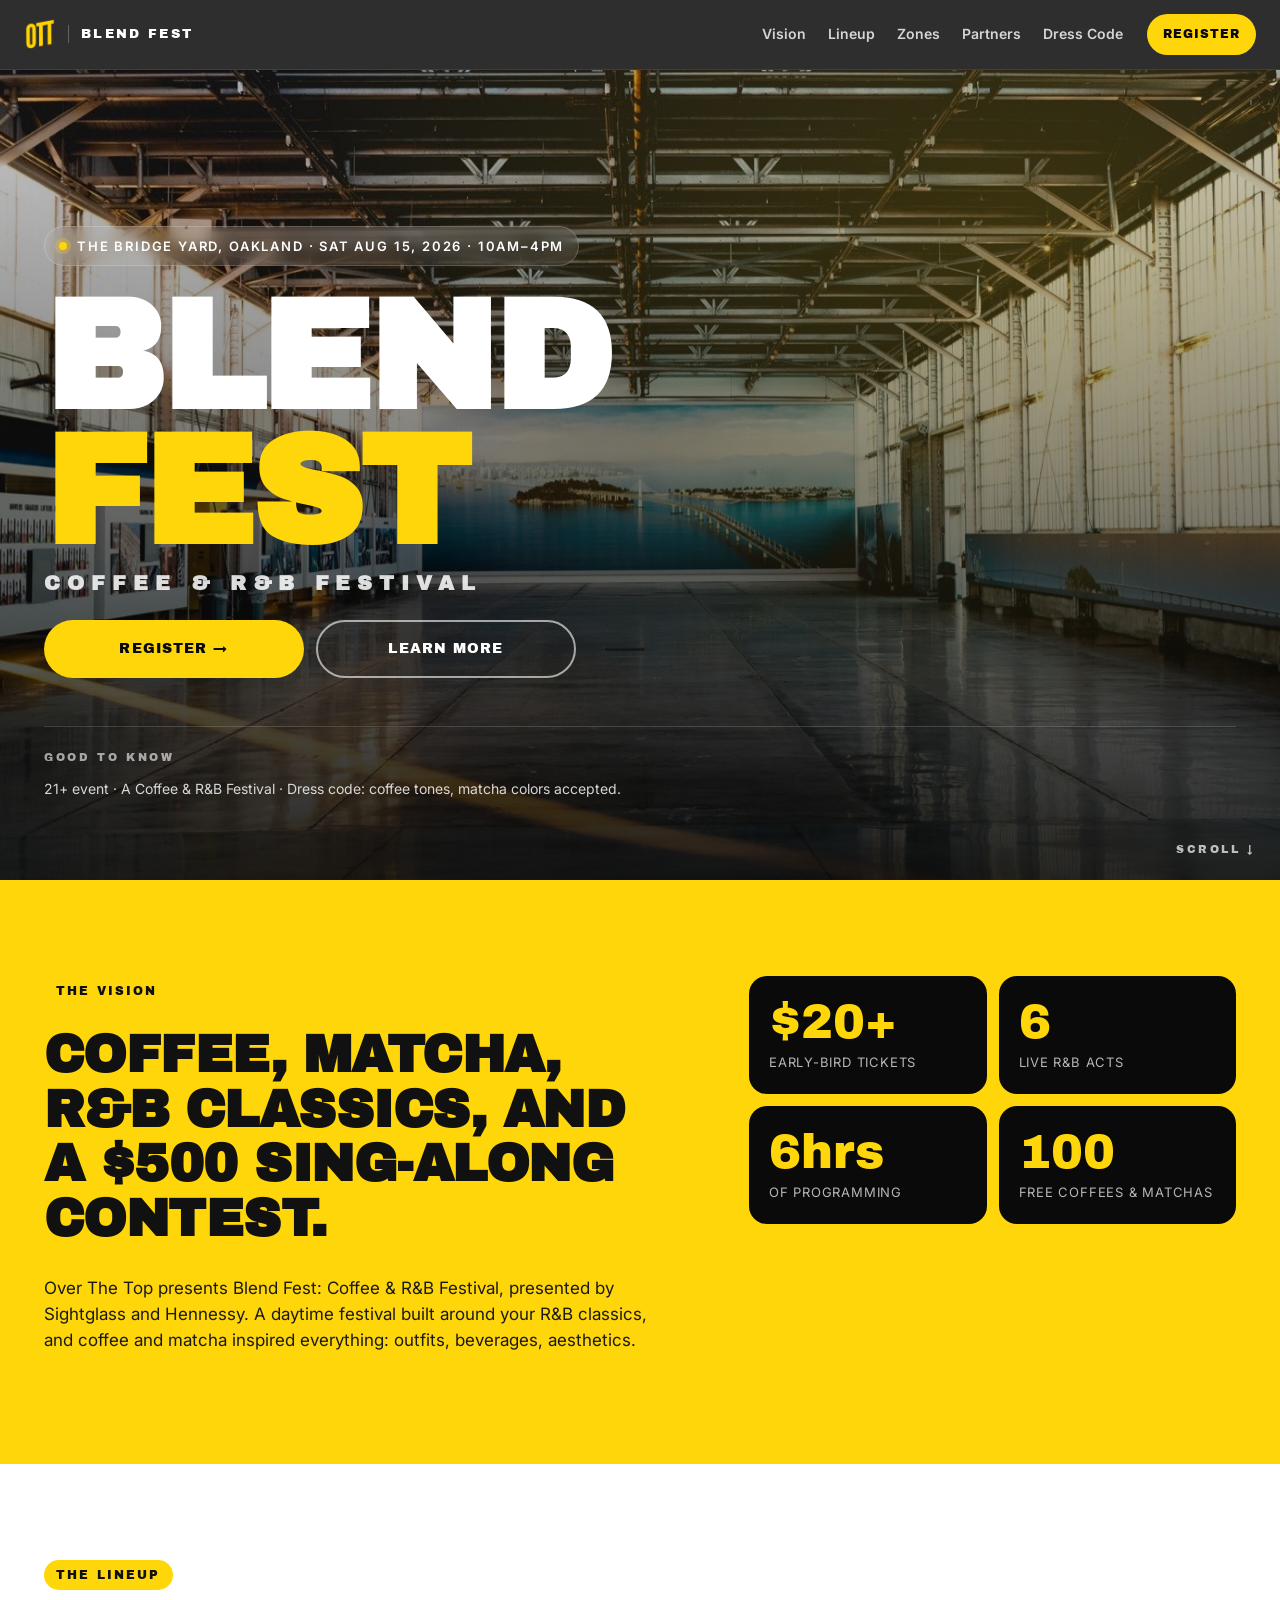
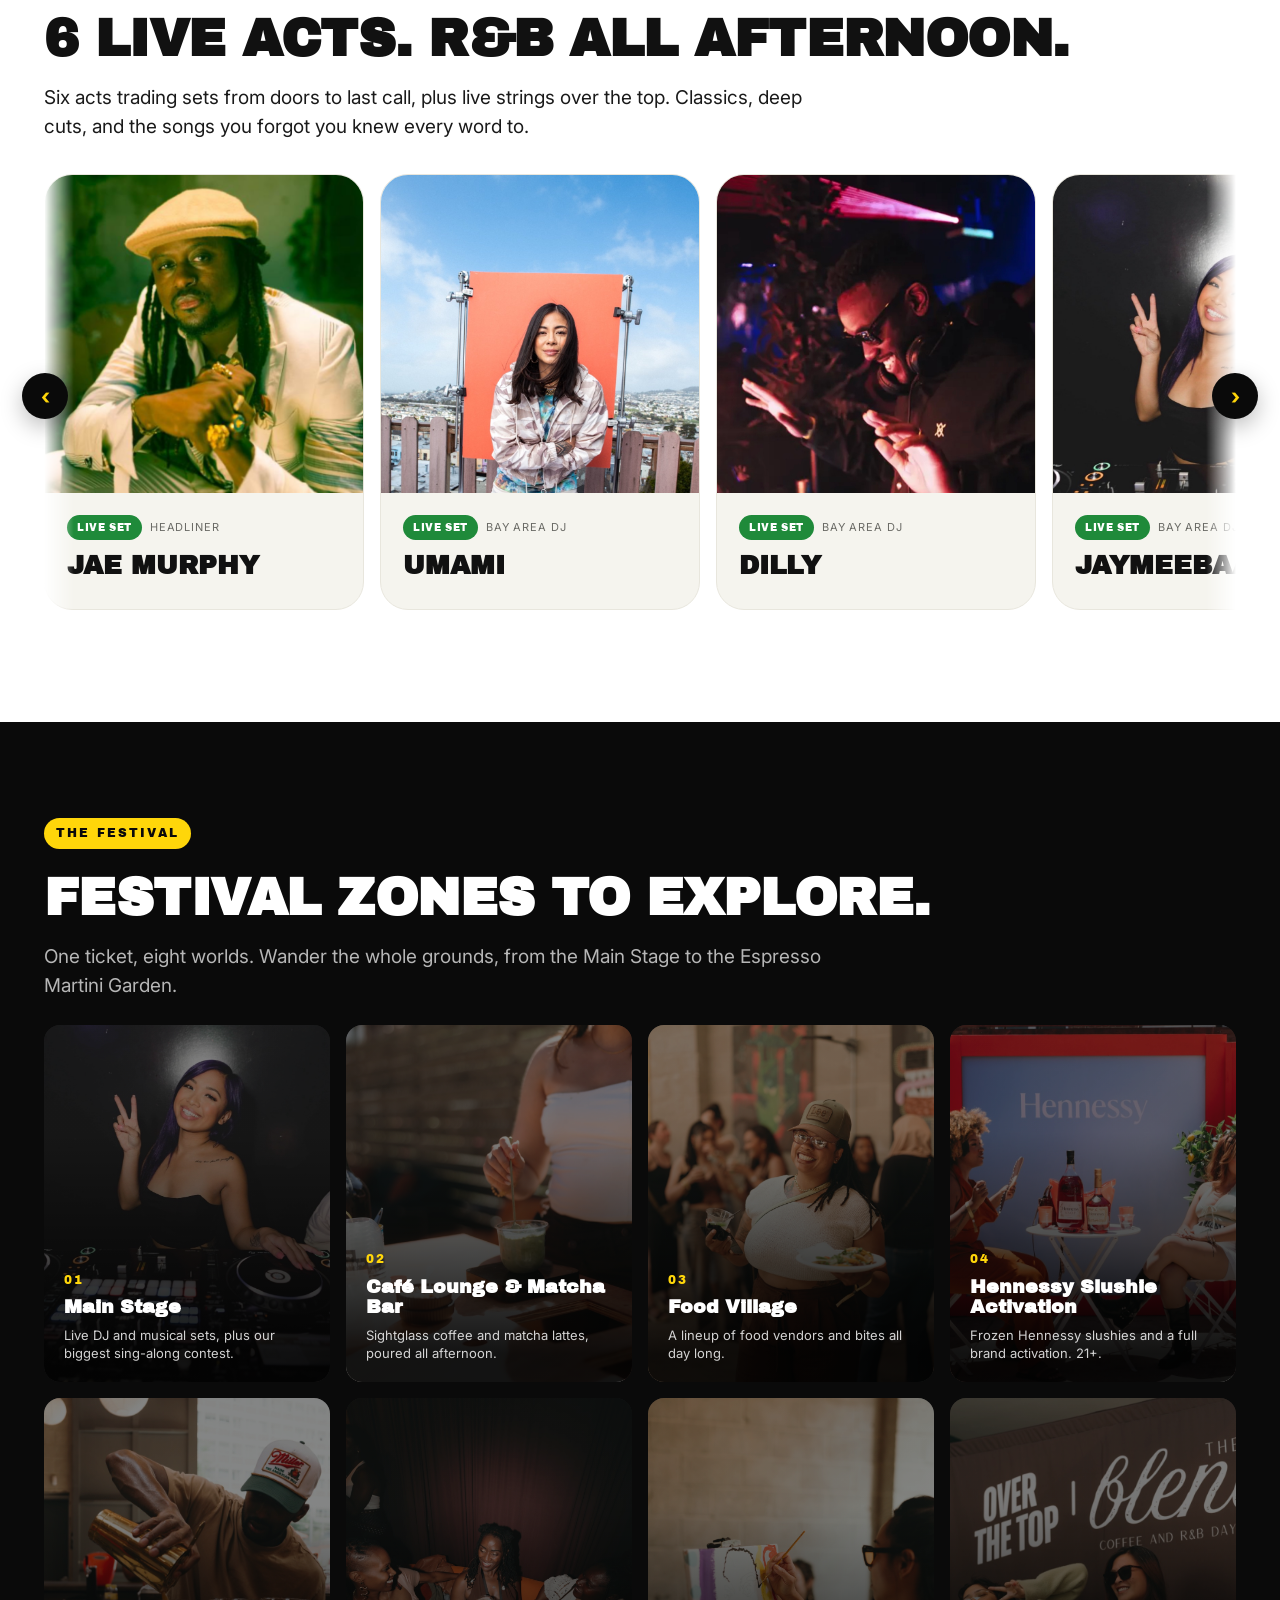
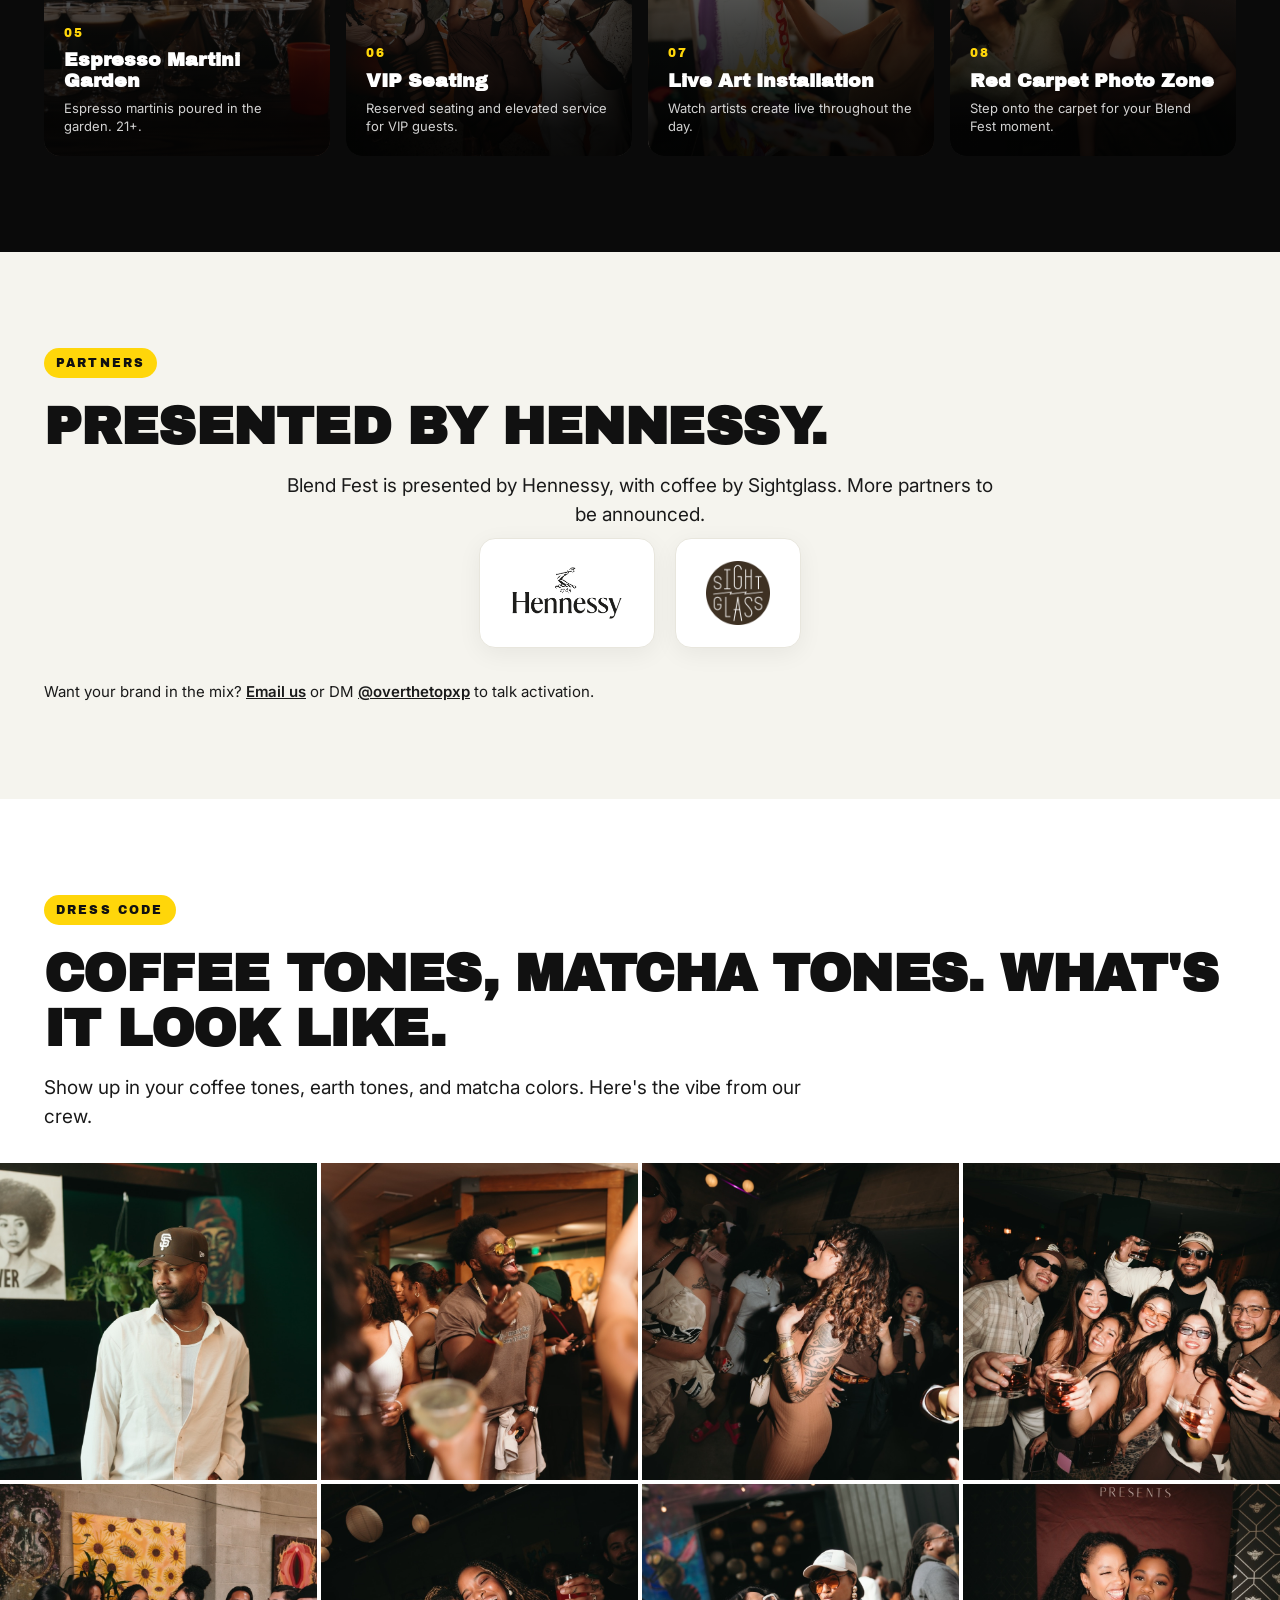
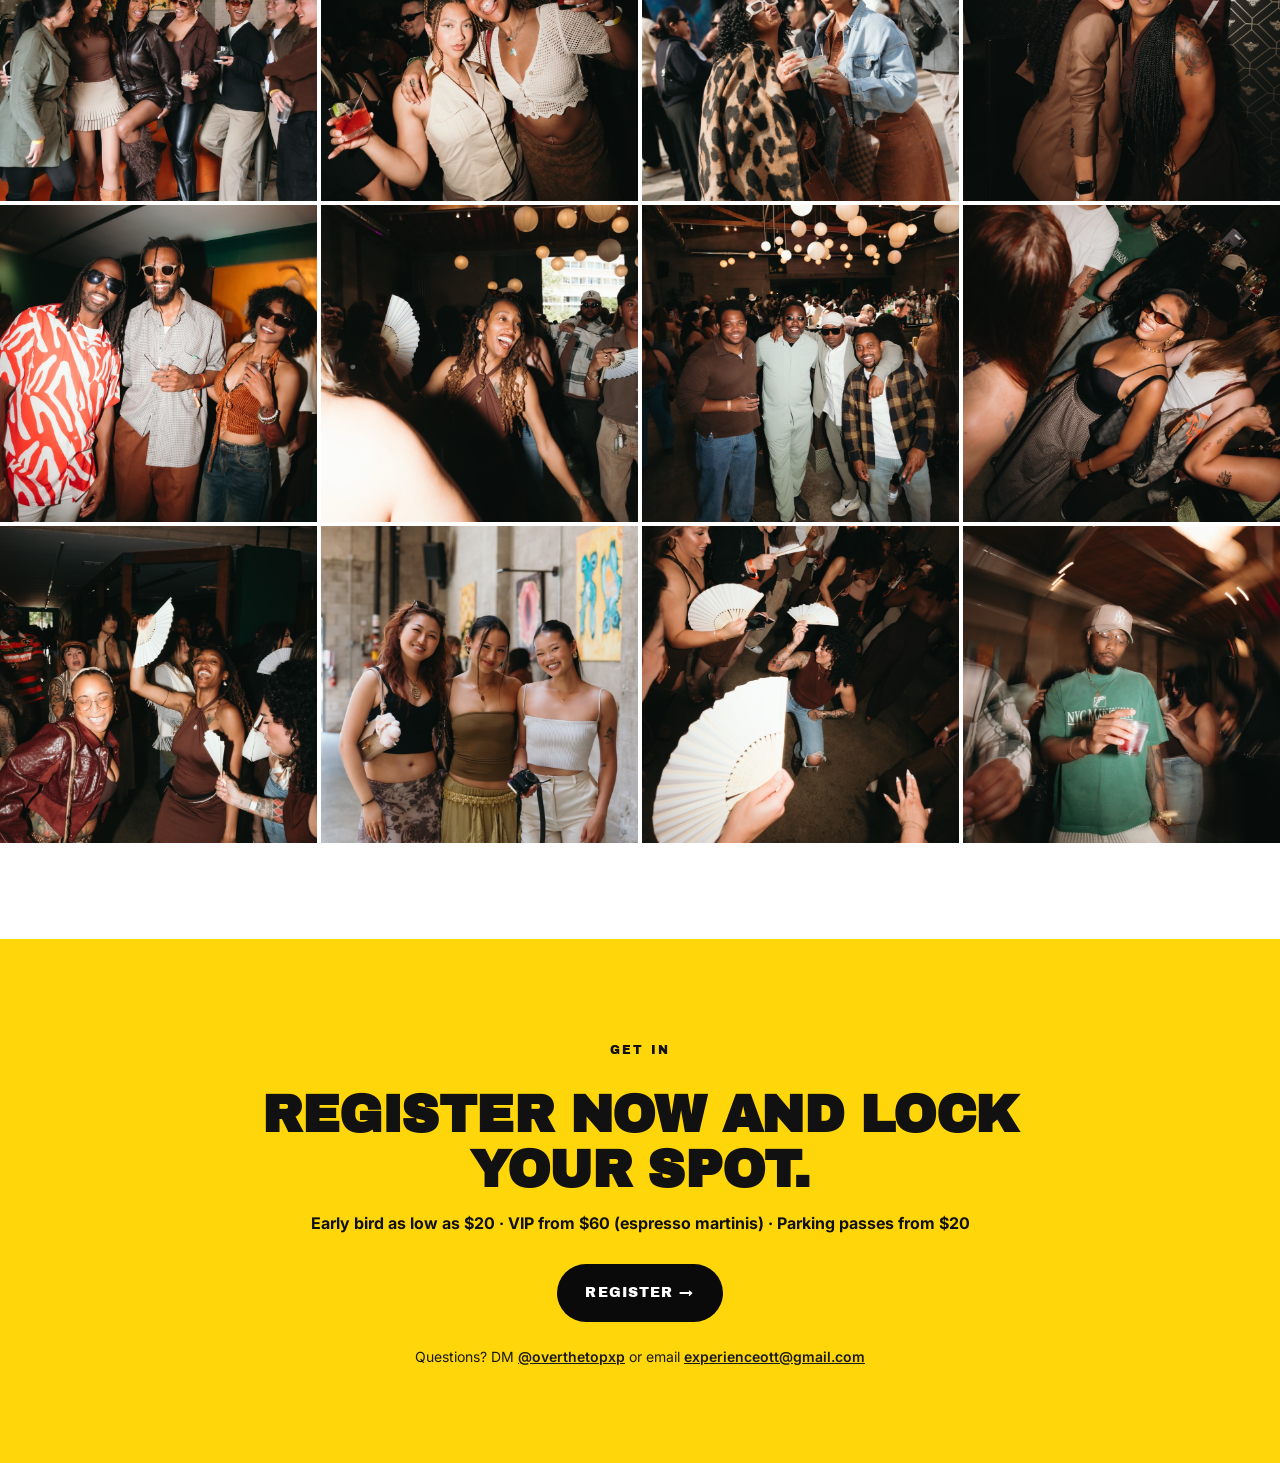
==== commit d231da36: "Zone photos: Main Stage -> DJ (Jaymeebaaby), Live Art -> art photo, Photo Zone -> photo booth (#15) " ====
--- a/index.html
+++ b/index.html
@@ -437,7 +437,7 @@
     <div class="zones-grid">
 
       <article class="zone">
-        <img class="zone__img" src="images/gallery-1.jpg" alt="Main Stage" />
+        <img class="zone__img" src="images/jaymeebaaby.jpg" alt="Main Stage" />
         <div class="zone__body">
           <span class="zone__num">01</span>
           <h3 class="zone__name">Main Stage</h3>
@@ -491,7 +491,7 @@
       </article>
 
       <article class="zone">
-        <img class="zone__img" src="images/gallery-12.jpg" alt="Live Art Installation" />
+        <img class="zone__img" src="images/art.jpg" alt="Live Art Installation" />
         <div class="zone__body">
           <span class="zone__num">07</span>
           <h3 class="zone__name">Live Art Installation</h3>
@@ -500,7 +500,7 @@
       </article>
 
       <article class="zone">
-        <img class="zone__img" src="images/momentus-photo-booth.jpg" alt="Red Carpet Photo Zone" />
+        <img class="zone__img" src="images/photo-booth.jpg" alt="Red Carpet Photo Zone" />
         <div class="zone__body">
           <span class="zone__num">08</span>
           <h3 class="zone__name">Red Carpet Photo Zone</h3>
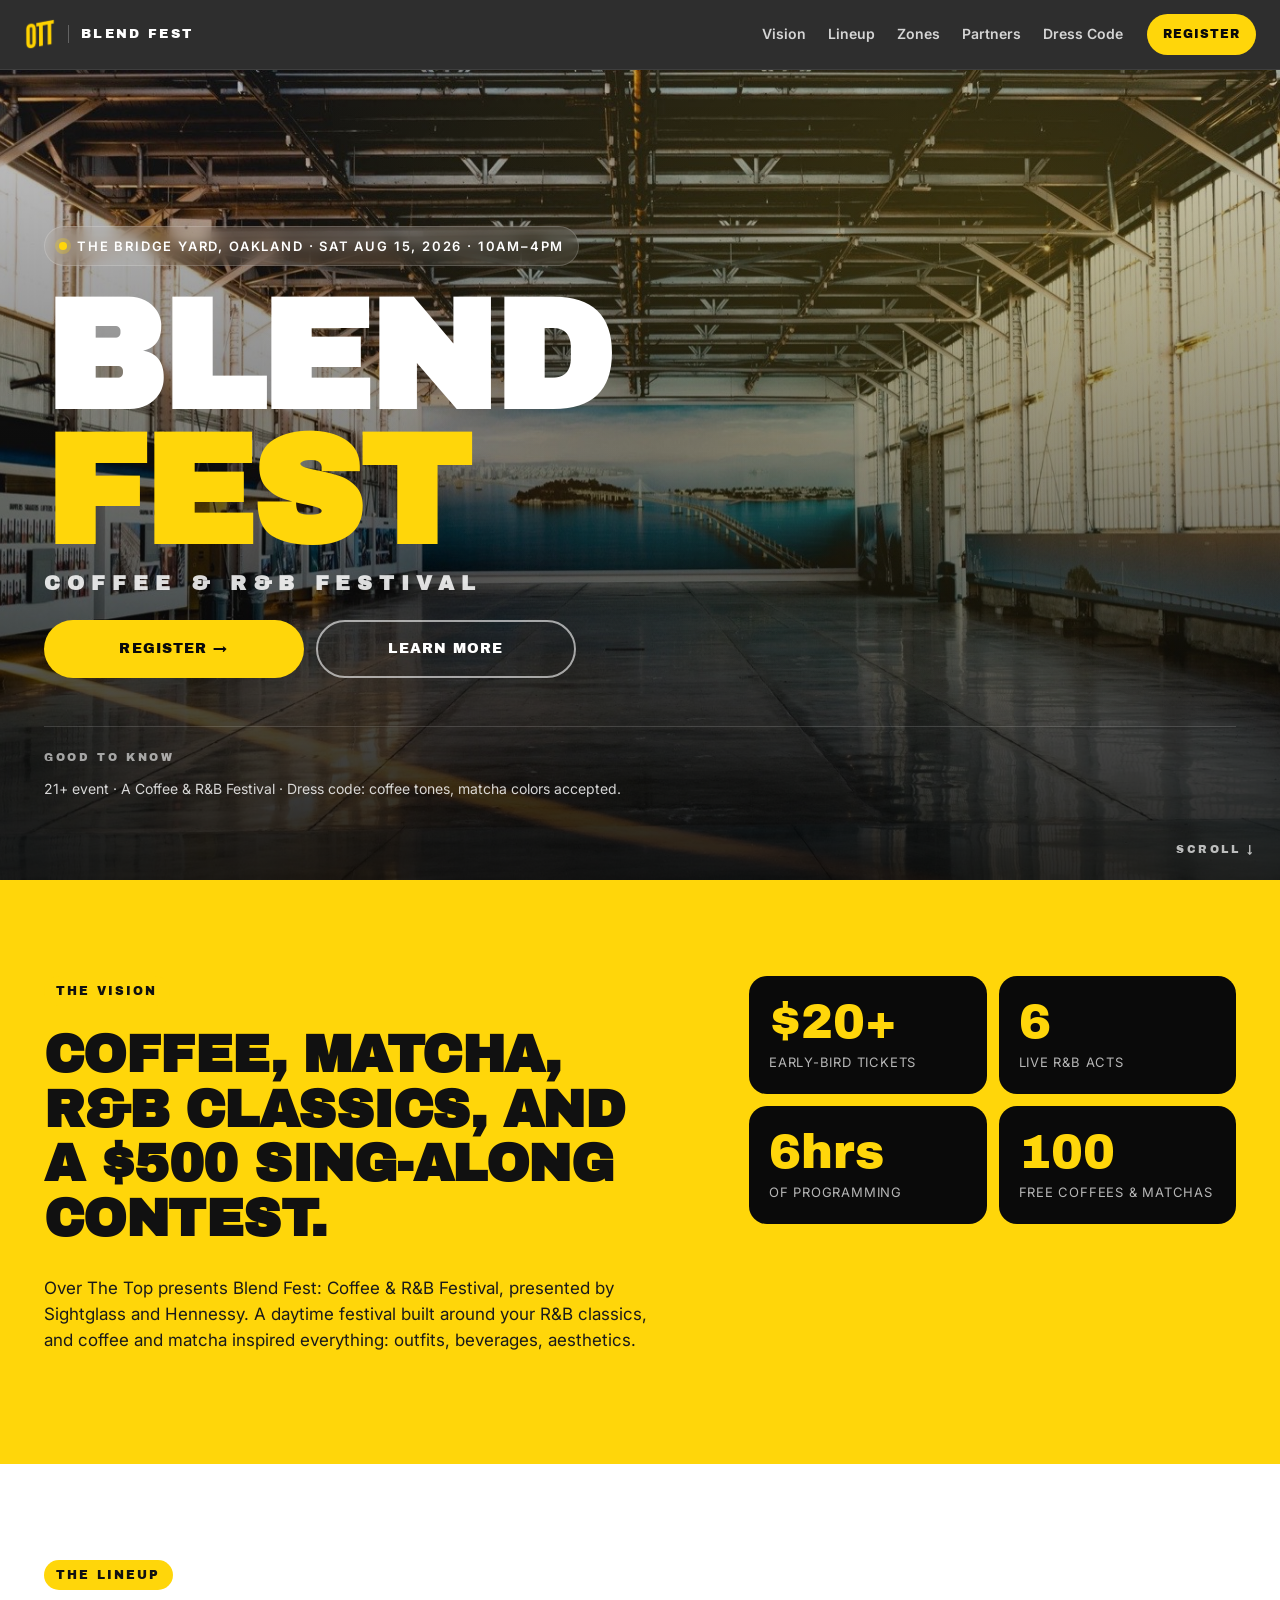
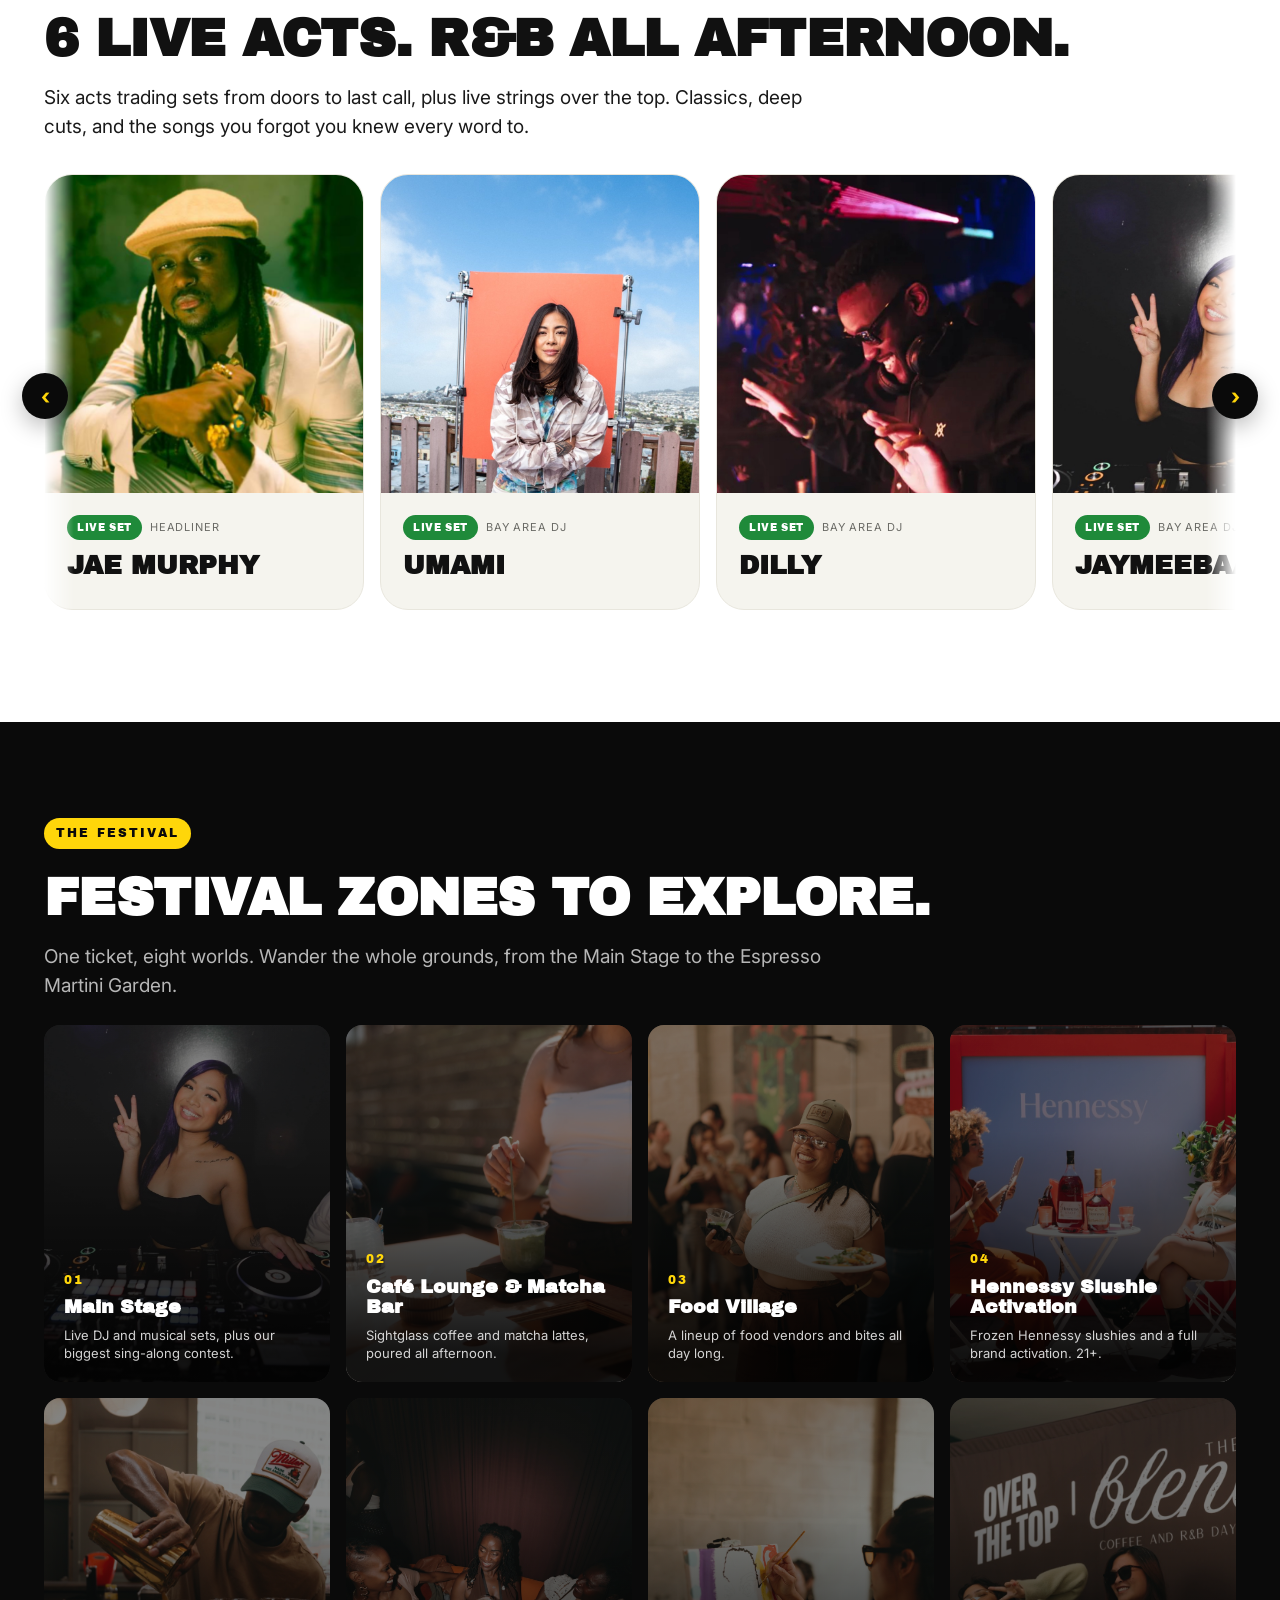
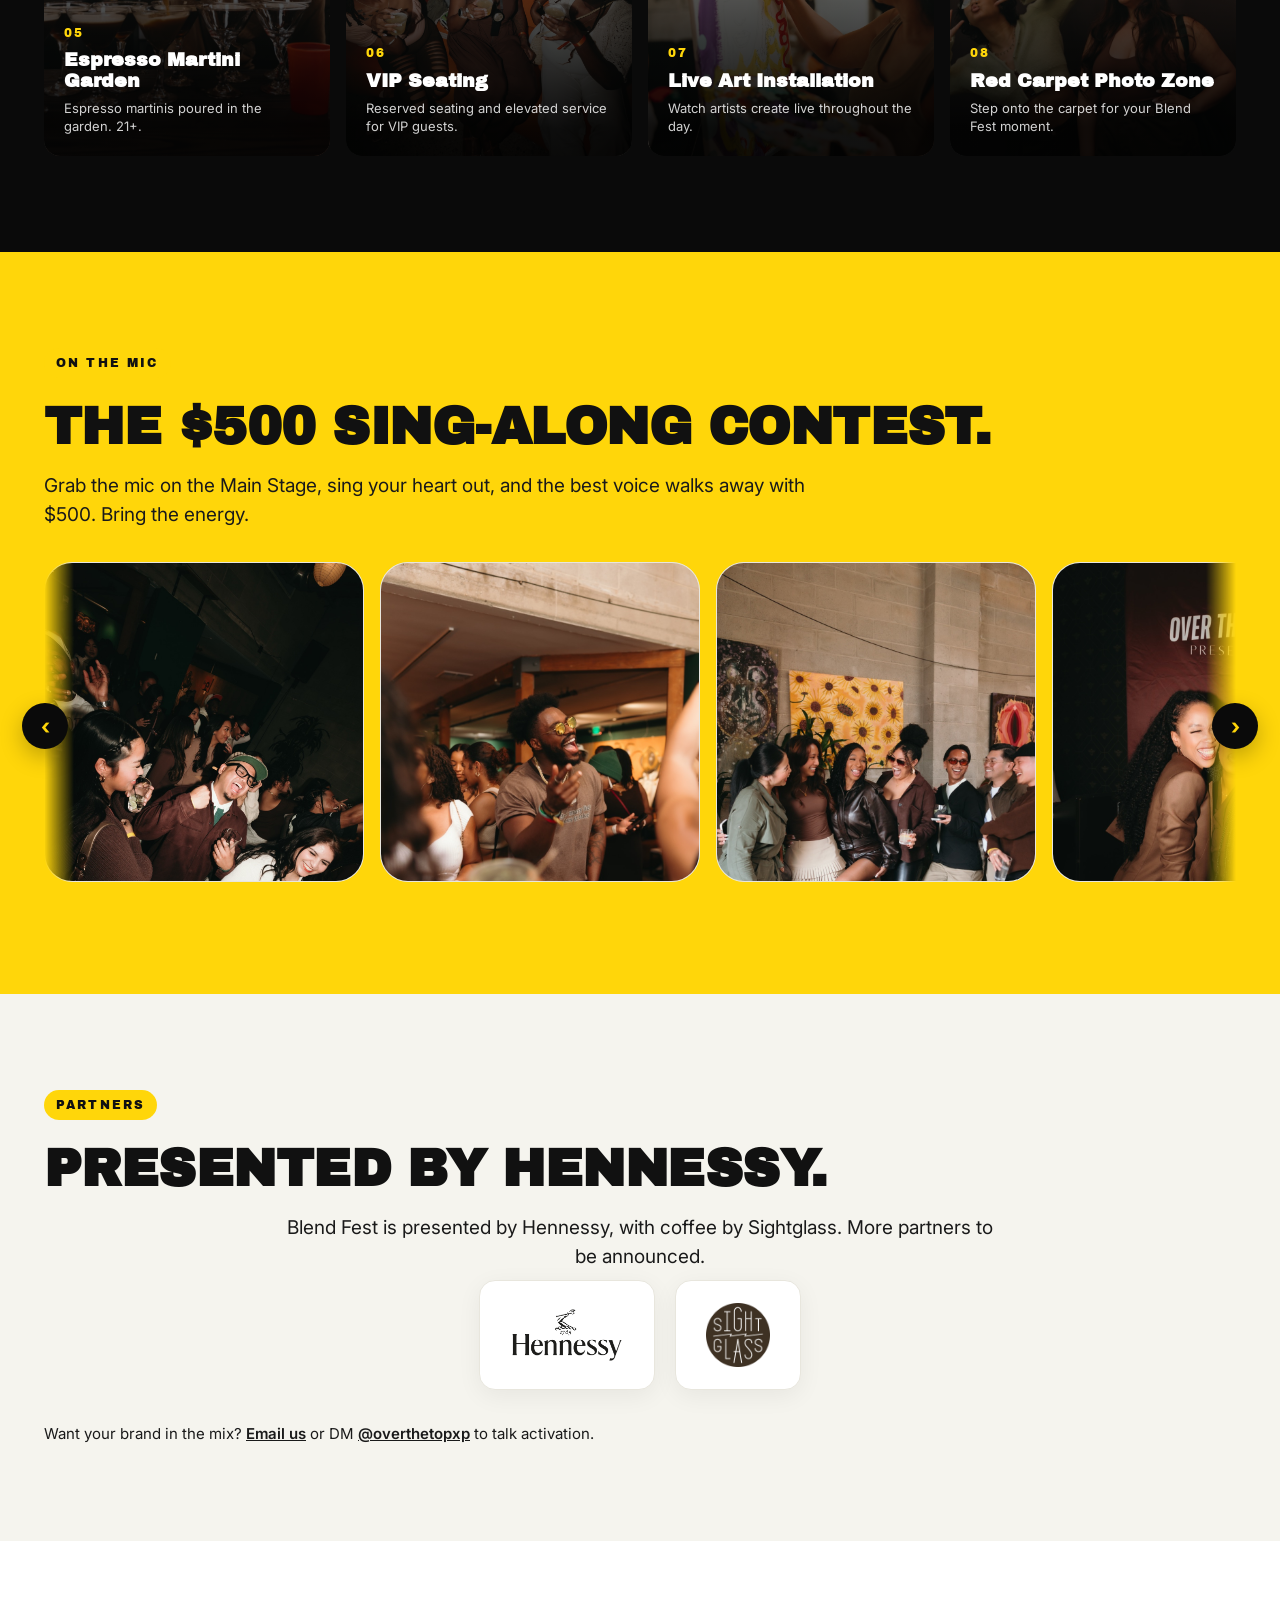
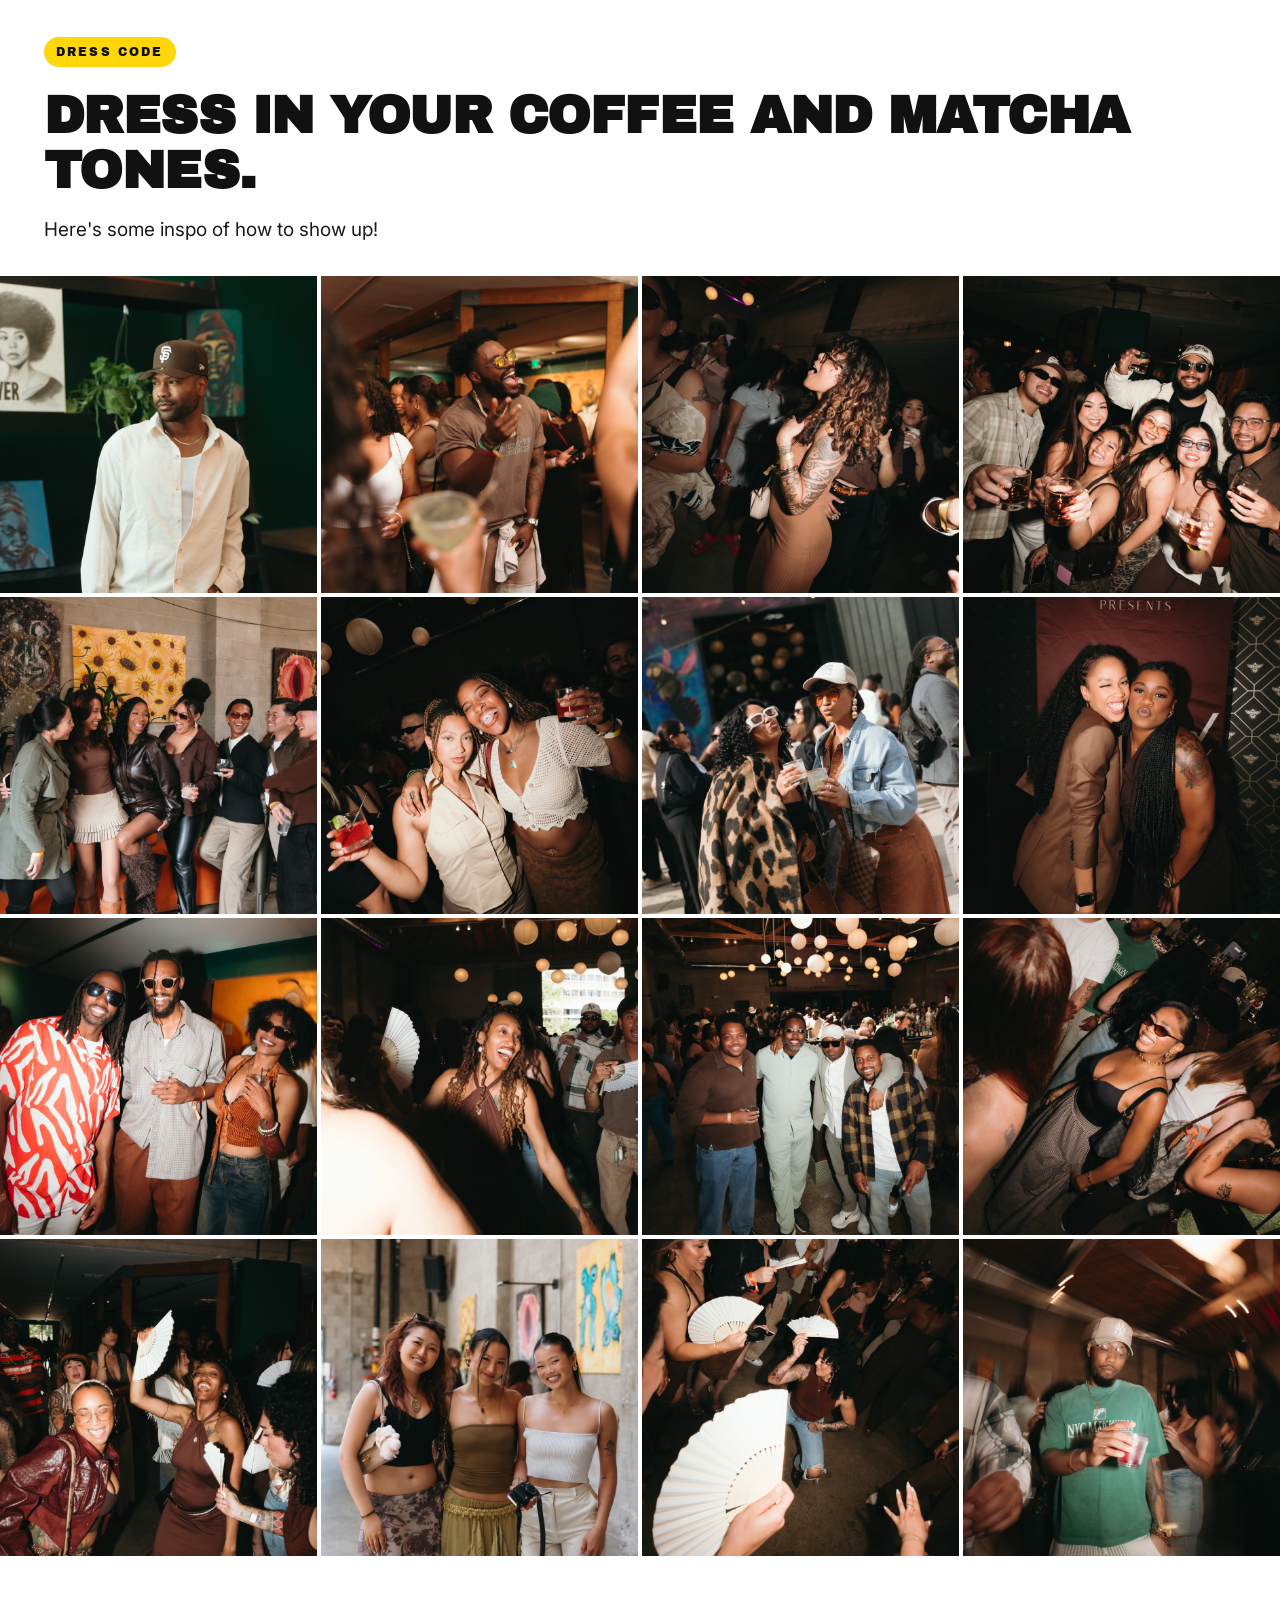
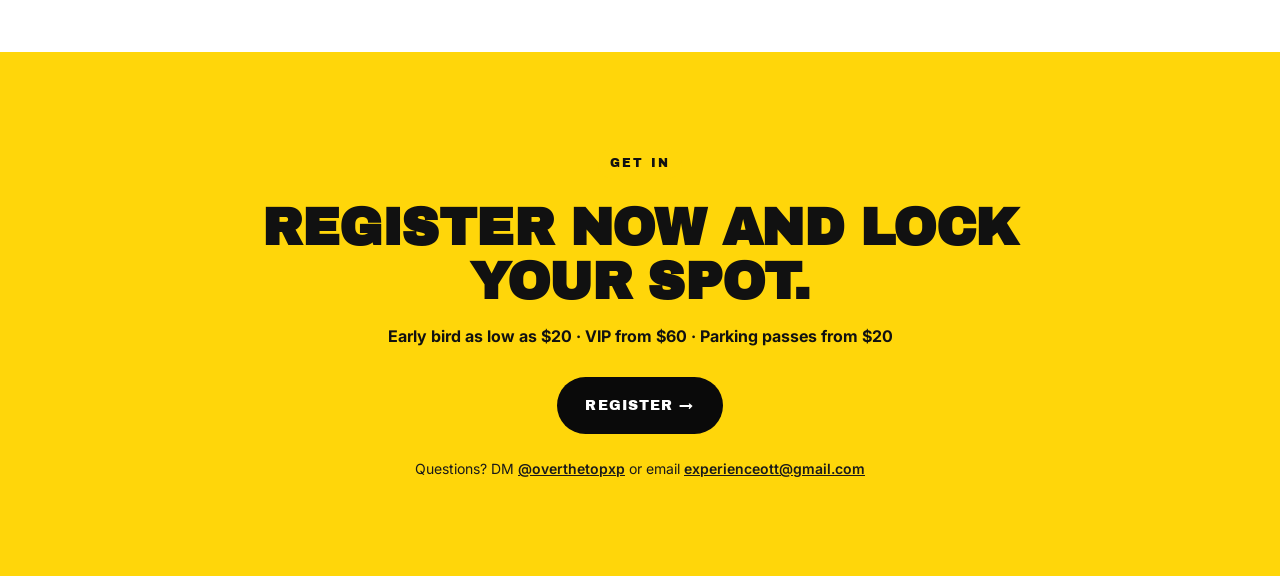
==== commit e7ebc3f6: "Add $500 sing-along section w/ photo carousel; dress-code copy; drop espresso-martinis price note; l" ====
--- a/index.html
+++ b/index.html
@@ -512,6 +512,32 @@
   </div>
 </section>
 
+<!-- SING-ALONG CONTEST -->
+<section class="band band--yellow" id="singalong">
+  <div class="container">
+    <span class="kicker">On the mic</span>
+    <h2 class="h2">The $500 sing-along contest.</h2>
+    <p class="lede" style="margin:-12px 0 24px; max-width:780px;">
+      Grab the mic on the Main Stage, sing your heart out, and the best voice walks away with $500. Bring the energy.
+    </p>
+
+    <div class="rail" data-rail>
+      <button class="rail__nav rail__nav--prev" type="button" aria-label="Previous">‹</button>
+      <div class="rail__viewport">
+        <div class="rail__track">
+          <article class="card card--rail card--dj"><img class="card__img" src="images/singalong.jpg" alt="Sing-along contest" /></article>
+          <article class="card card--rail card--dj"><img class="card__img" src="images/gallery-2.jpg" alt="Sing-along energy" /></article>
+          <article class="card card--rail card--dj"><img class="card__img" src="images/gallery-5.jpg" alt="Sing-along energy" /></article>
+          <article class="card card--rail card--dj"><img class="card__img" src="images/gallery-8.jpg" alt="Sing-along energy" /></article>
+          <article class="card card--rail card--dj"><img class="card__img" src="images/gallery-11.jpg" alt="Sing-along energy" /></article>
+          <article class="card card--rail card--dj"><img class="card__img" src="images/gallery-14.jpg" alt="Sing-along energy" /></article>
+        </div>
+      </div>
+      <button class="rail__nav rail__nav--next" type="button" aria-label="Next">›</button>
+    </div>
+  </div>
+</section>
+
 <!-- SECTION 2: WHAT'S PROVIDED ON SITE (pay-as-you-go) -->
 <section class="band band--cream" id="onsite" hidden>
   <div class="container">
@@ -661,9 +687,9 @@
 <section class="band" id="dresscode">
   <div class="container">
     <span class="kicker">Dress code</span>
-    <h2 class="h2">Coffee tones, matcha tones. What's it look like.</h2>
+    <h2 class="h2">Dress in your coffee and matcha tones.</h2>
     <p class="lede" style="margin:-12px 0 4px; max-width:780px;">
-      Show up in your coffee tones, earth tones, and matcha colors. Here's the vibe from our crew.
+      Here's some inspo of how to show up!
     </p>
   </div>
   <div class="gallery">
@@ -692,14 +718,14 @@
     <span class="kicker">Get in</span>
     <h2 class="h2" style="margin-bottom:14px;">Register now and lock your spot.</h2>
     <p style="margin:0 0 28px; font-weight:700; color:var(--ink);">
-      Early bird as low as $20 &#183; VIP from $60 (espresso martinis) &#183; Parking passes from $20
+      Early bird as low as $20 &#183; VIP from $60 &#183; Parking passes from $20
     </p>
     <div class="cta-row">
       <a class="btn btn--black btn--lg" data-register href="https://sweatpals.com/event/blend-fest-coffee-and-rb-festival" target="_blank" rel="noopener">Register →</a>
     </div>
     <p style="margin:24px 0 0; font-size:14px; color:var(--ink-2);">
-      Questions? DM <a href="https://instagram.com/overthetopxp" target="_blank" rel="noopener" style="font-weight:600; text-decoration:underline;">@overthetopxp</a>
-      or email <a href="mailto:experienceott@gmail.com" style="font-weight:600; text-decoration:underline;">experienceott@gmail.com</a>
+      Questions? DM <a href="https://instagram.com/overthetopxp" target="_blank" rel="noopener" style="font-weight:600; text-decoration:underline; text-transform:none;">@overthetopxp</a>
+      or email <a href="mailto:experienceott@gmail.com" style="font-weight:600; text-decoration:underline; text-transform:none;">experienceott@gmail.com</a>
     </p>
   </div>
 </section>
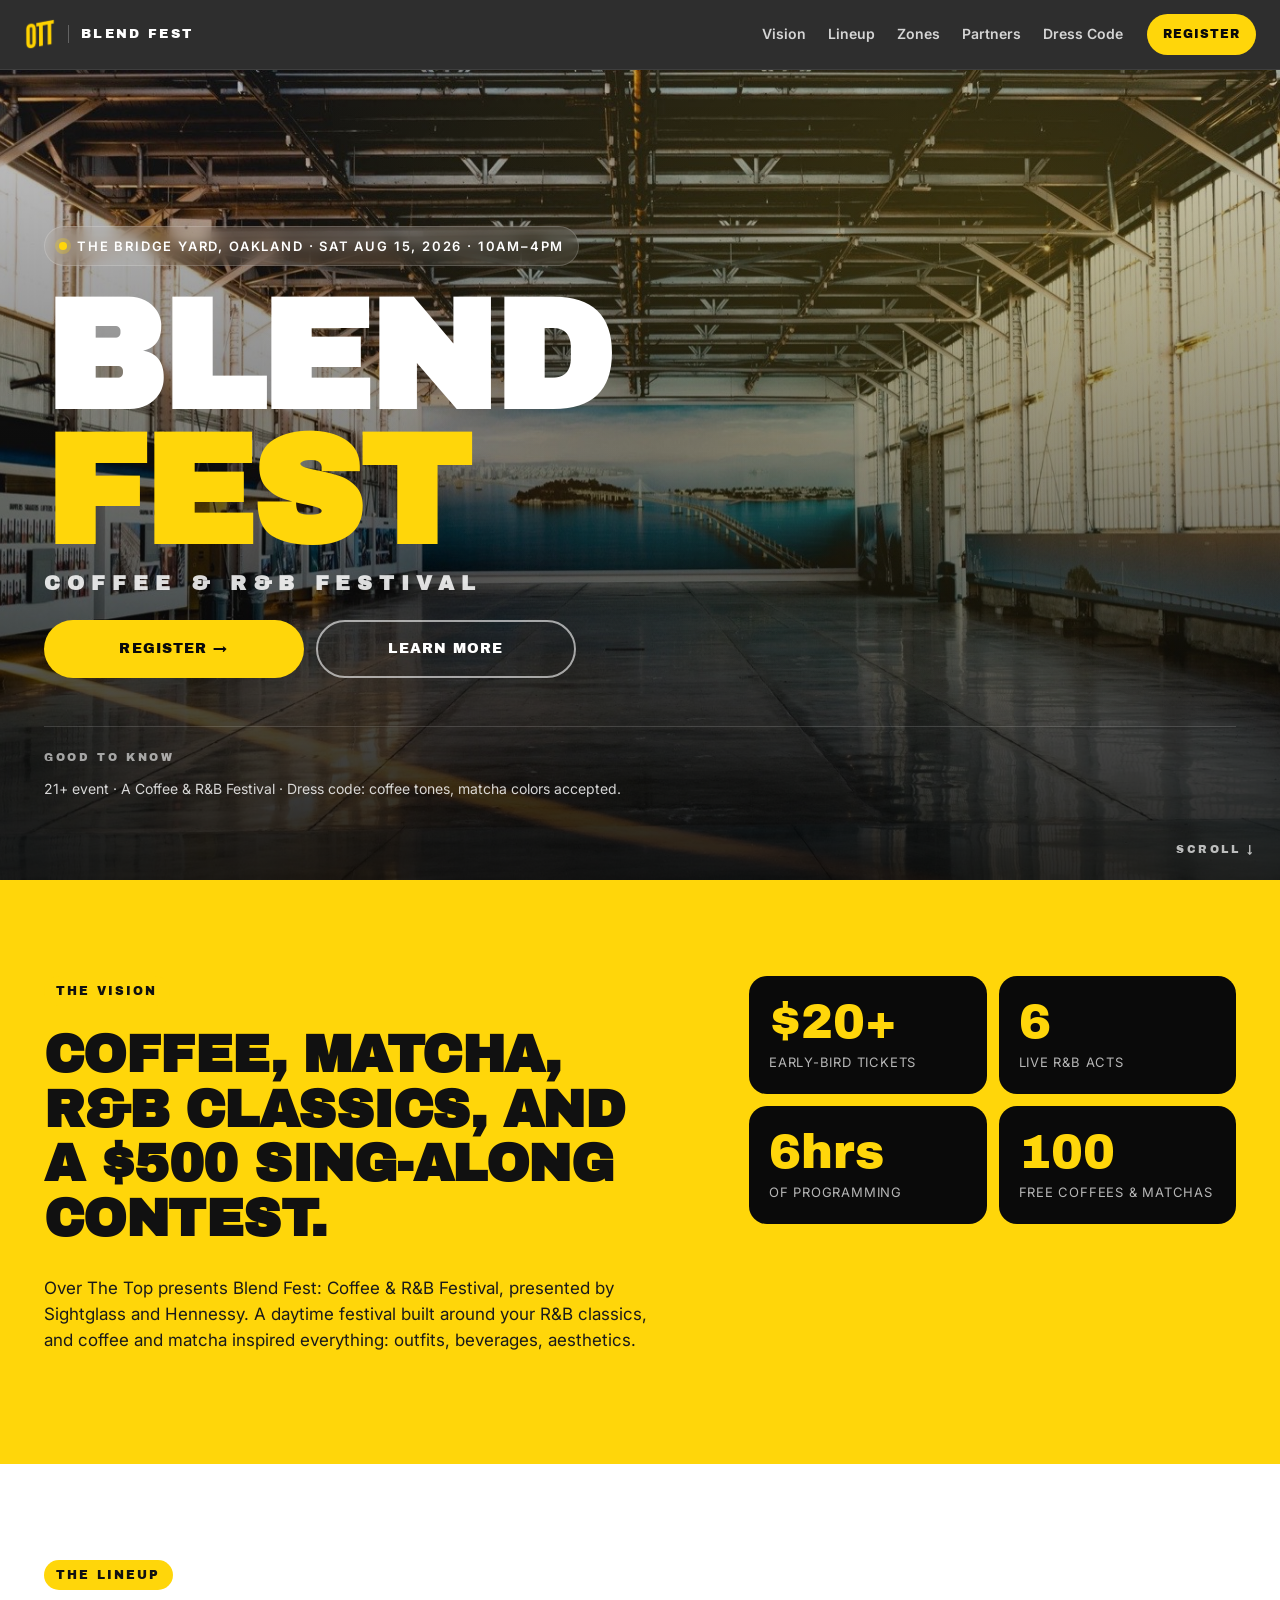
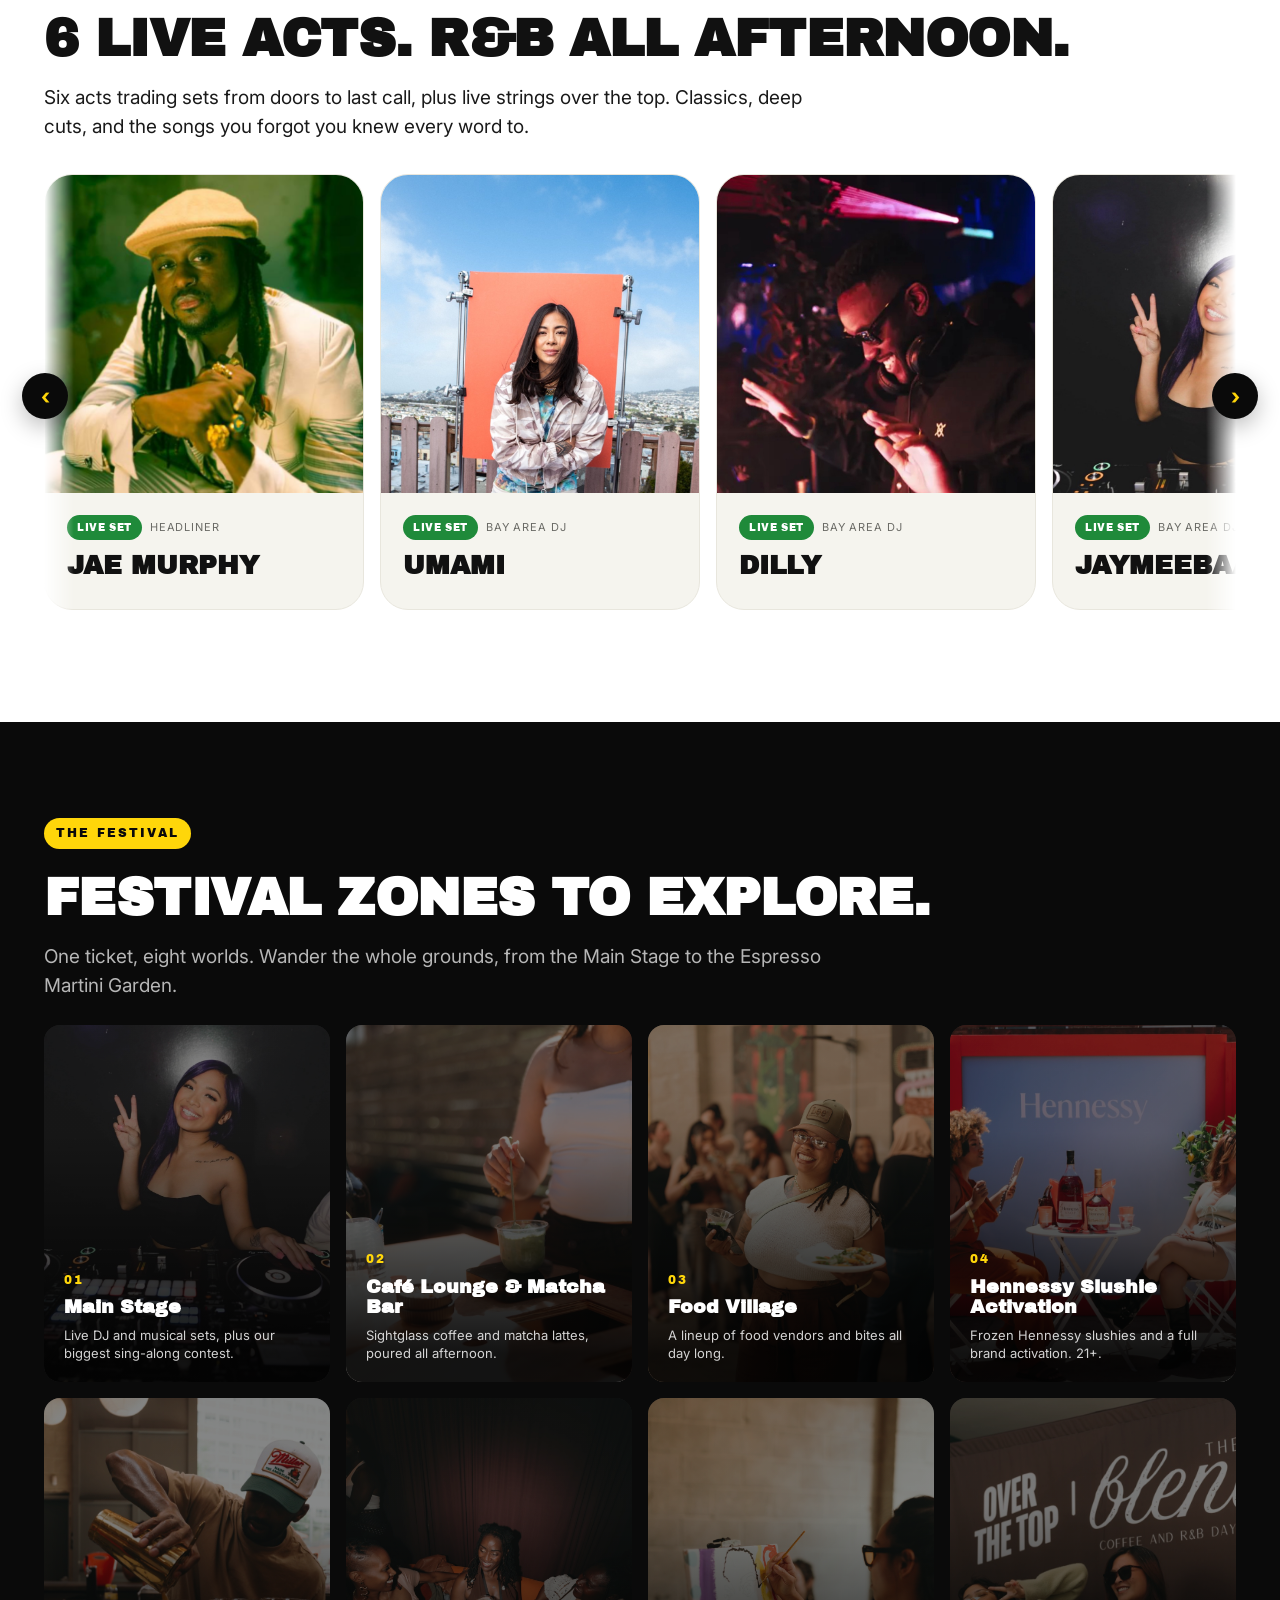
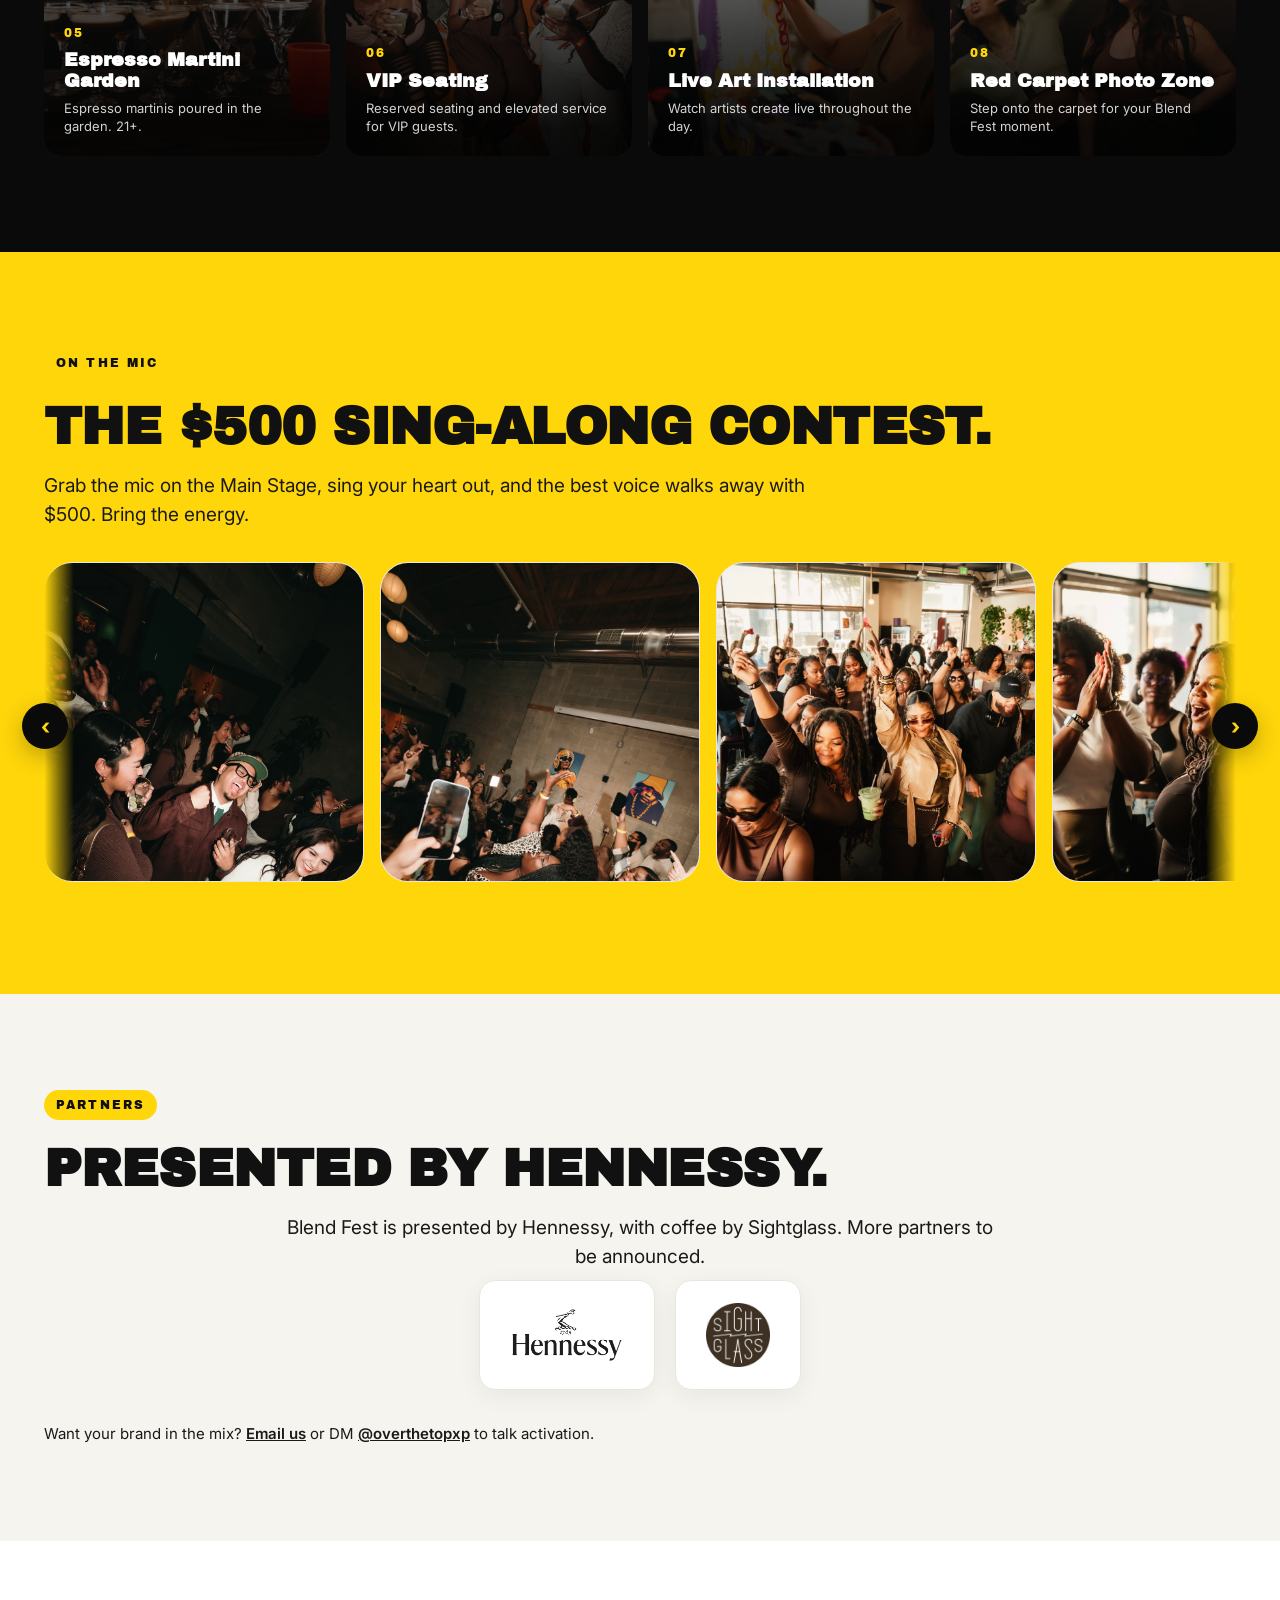
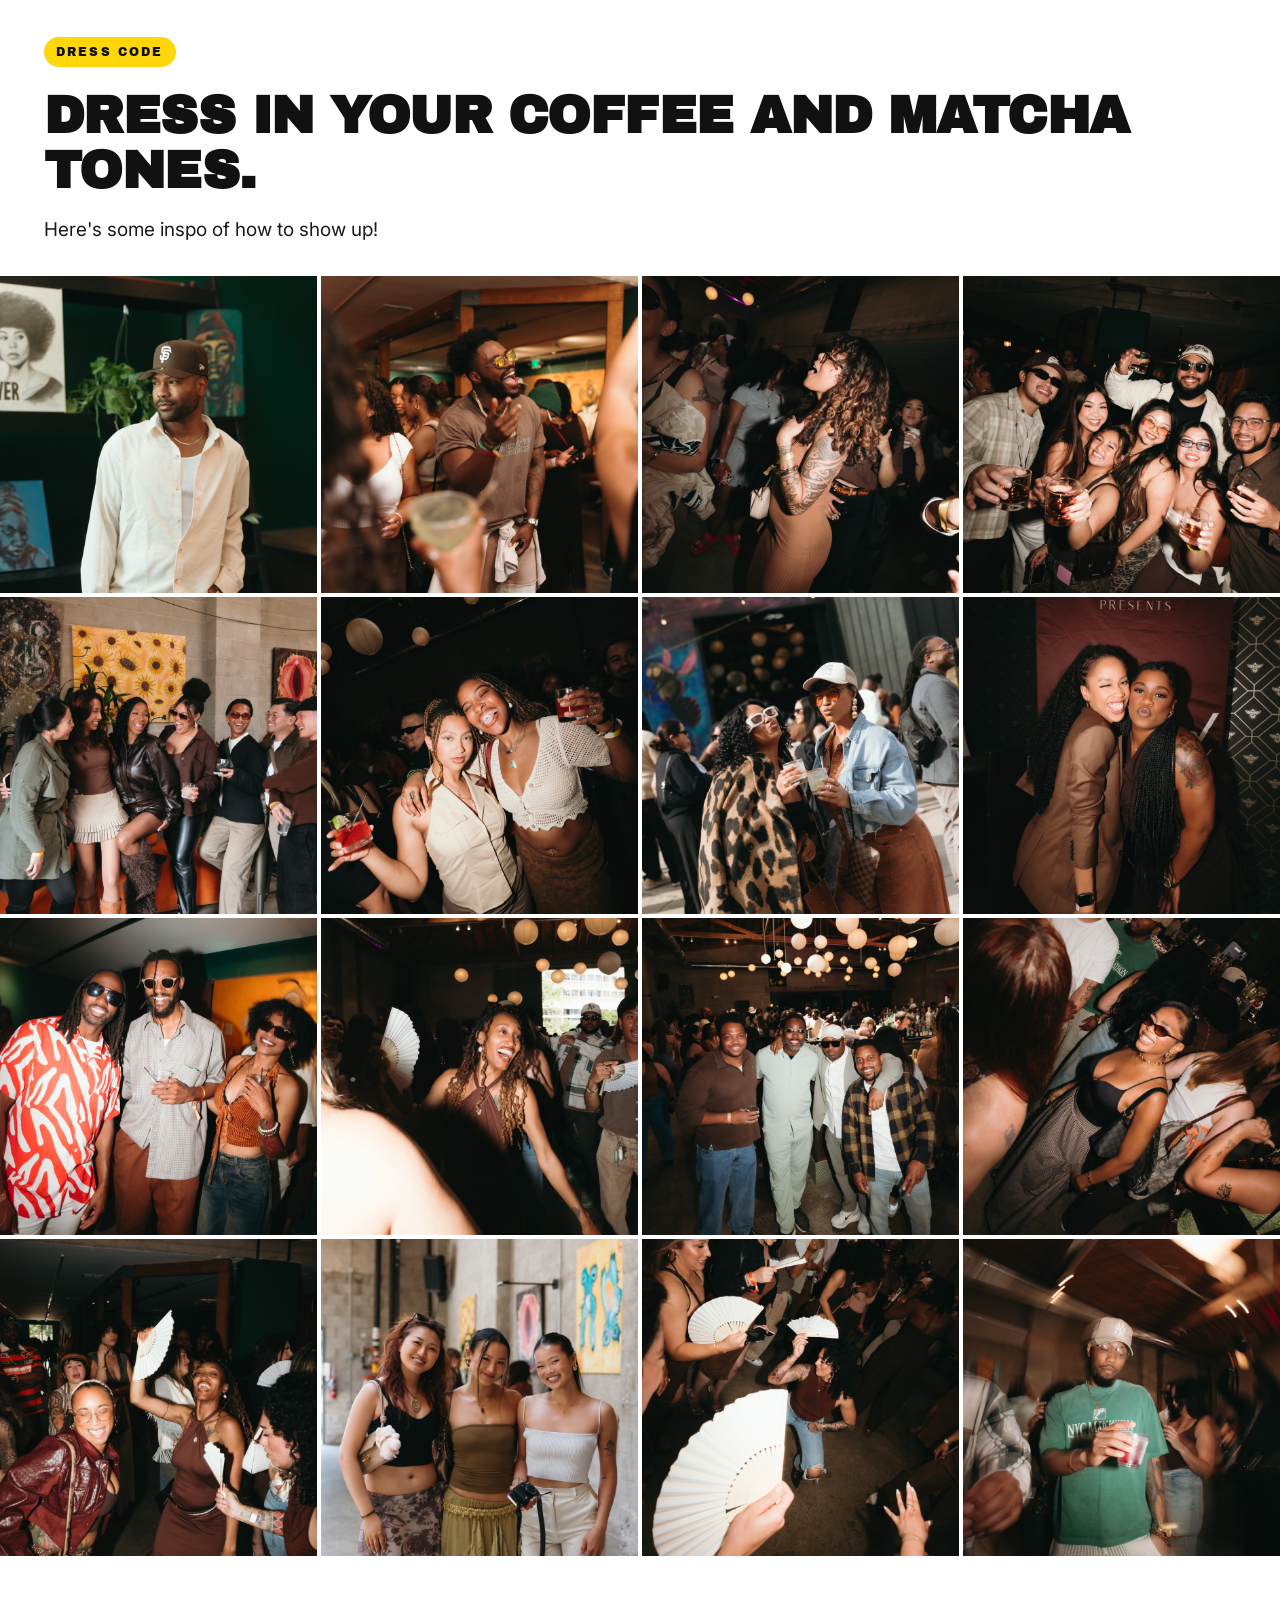
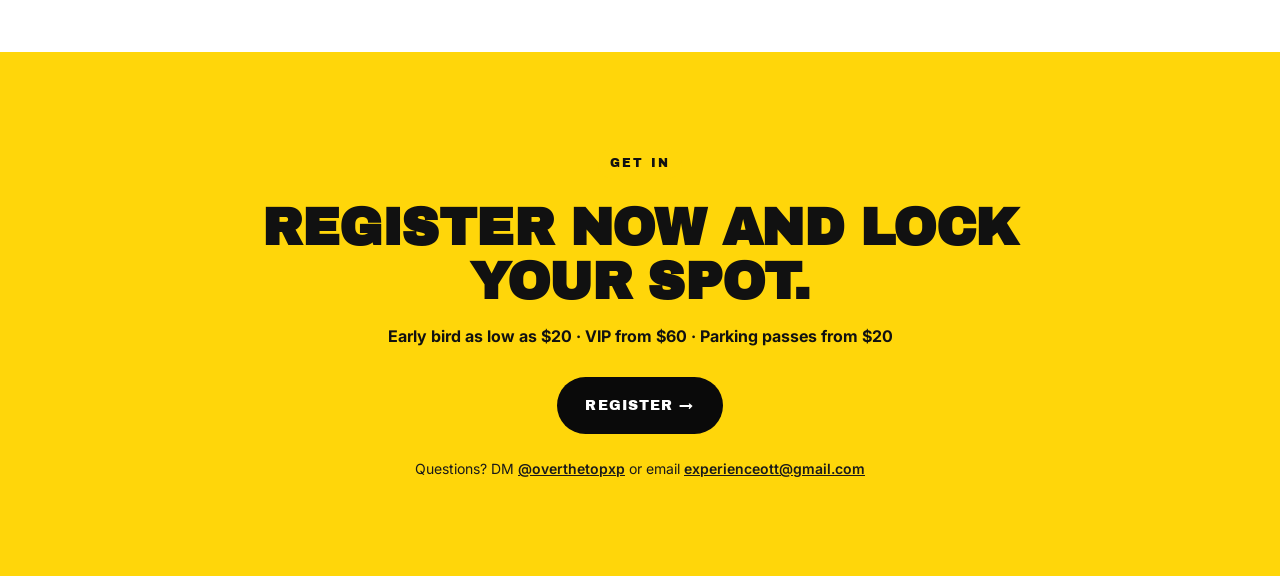
==== commit 527a5884: "Sing-along carousel: use real singing photos (singing-1..5) (#17) Co-authored-by: Claude Opus 4.8 <n" ====
--- a/index.html
+++ b/index.html
@@ -526,11 +526,11 @@
       <div class="rail__viewport">
         <div class="rail__track">
           <article class="card card--rail card--dj"><img class="card__img" src="images/singalong.jpg" alt="Sing-along contest" /></article>
-          <article class="card card--rail card--dj"><img class="card__img" src="images/gallery-2.jpg" alt="Sing-along energy" /></article>
-          <article class="card card--rail card--dj"><img class="card__img" src="images/gallery-5.jpg" alt="Sing-along energy" /></article>
-          <article class="card card--rail card--dj"><img class="card__img" src="images/gallery-8.jpg" alt="Sing-along energy" /></article>
-          <article class="card card--rail card--dj"><img class="card__img" src="images/gallery-11.jpg" alt="Sing-along energy" /></article>
-          <article class="card card--rail card--dj"><img class="card__img" src="images/gallery-14.jpg" alt="Sing-along energy" /></article>
+          <article class="card card--rail card--dj"><img class="card__img" src="images/singing-1.jpg" alt="Sing-along energy" /></article>
+          <article class="card card--rail card--dj"><img class="card__img" src="images/singing-2.jpg" alt="Sing-along energy" /></article>
+          <article class="card card--rail card--dj"><img class="card__img" src="images/singing-3.jpg" alt="Sing-along energy" /></article>
+          <article class="card card--rail card--dj"><img class="card__img" src="images/singing-4.jpg" alt="Sing-along energy" /></article>
+          <article class="card card--rail card--dj"><img class="card__img" src="images/singing-5.jpg" alt="Sing-along energy" /></article>
         </div>
       </div>
       <button class="rail__nav rail__nav--next" type="button" aria-label="Next">›</button>
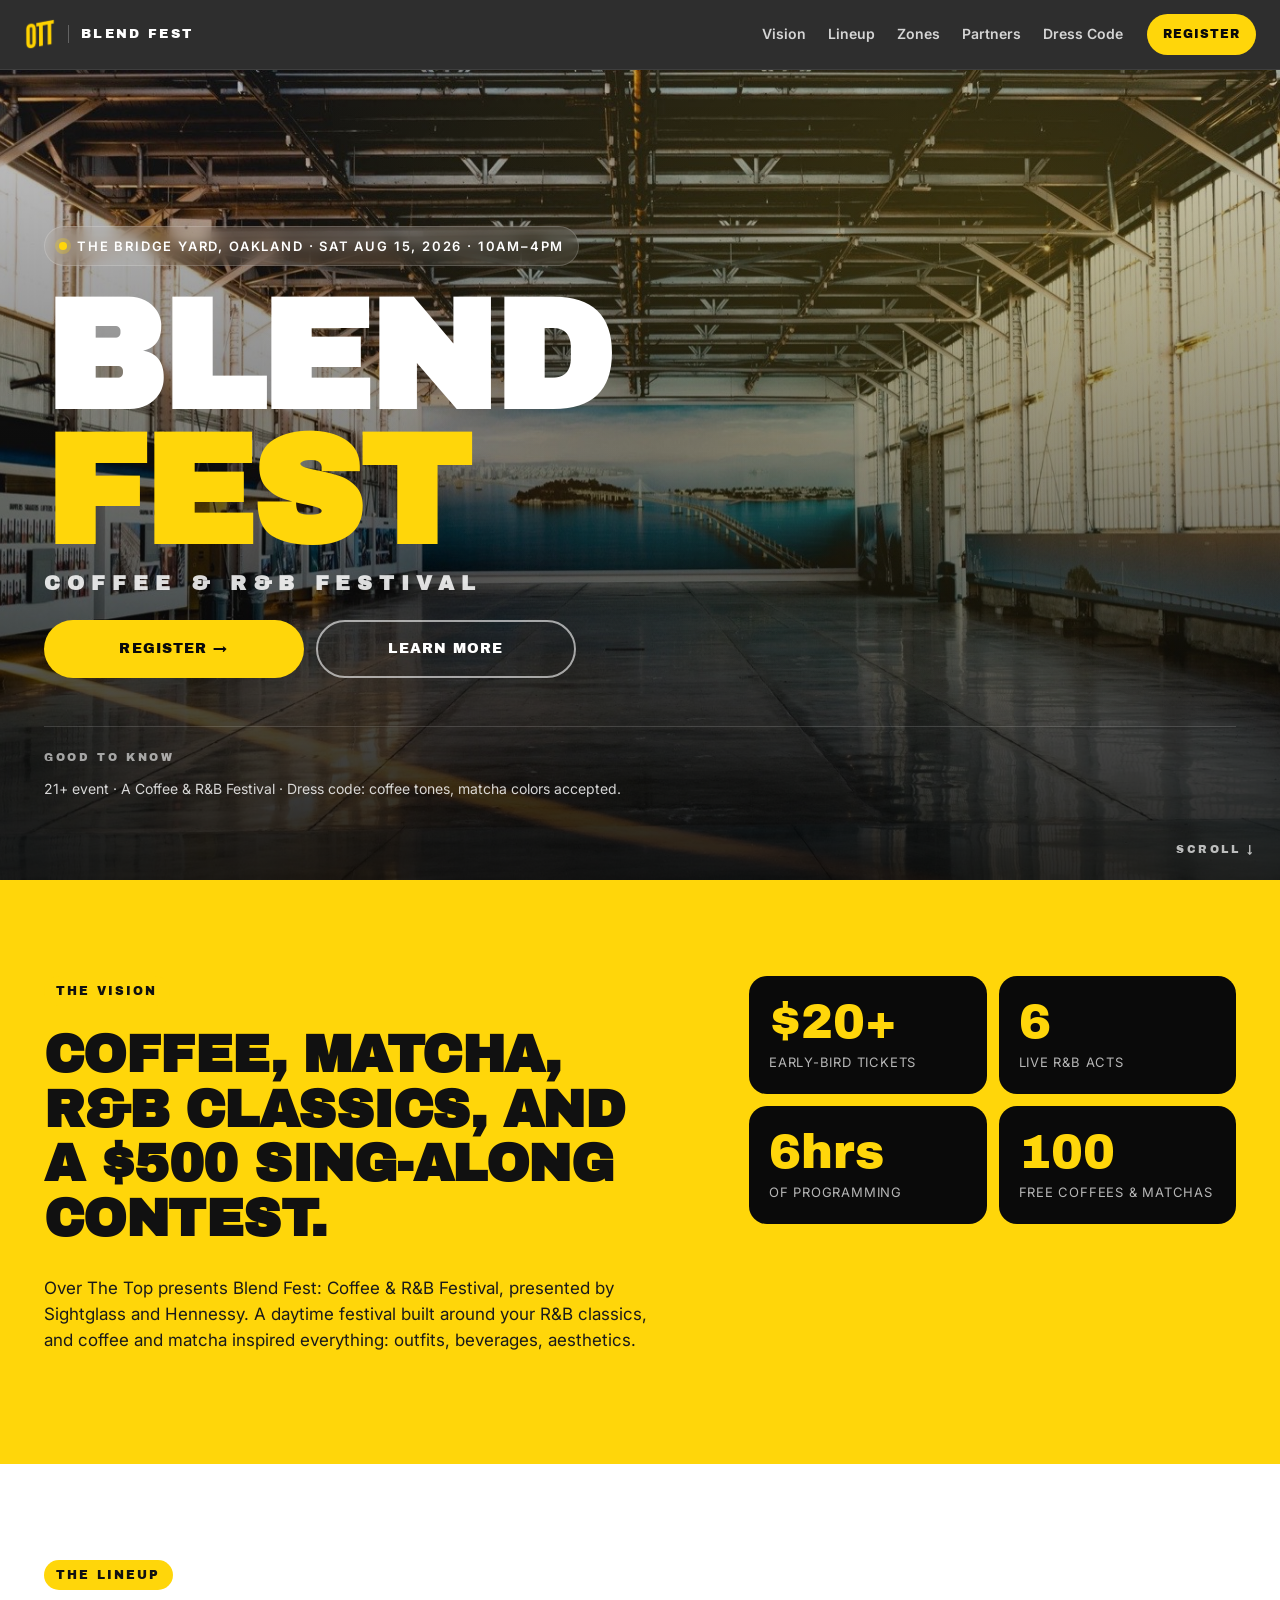
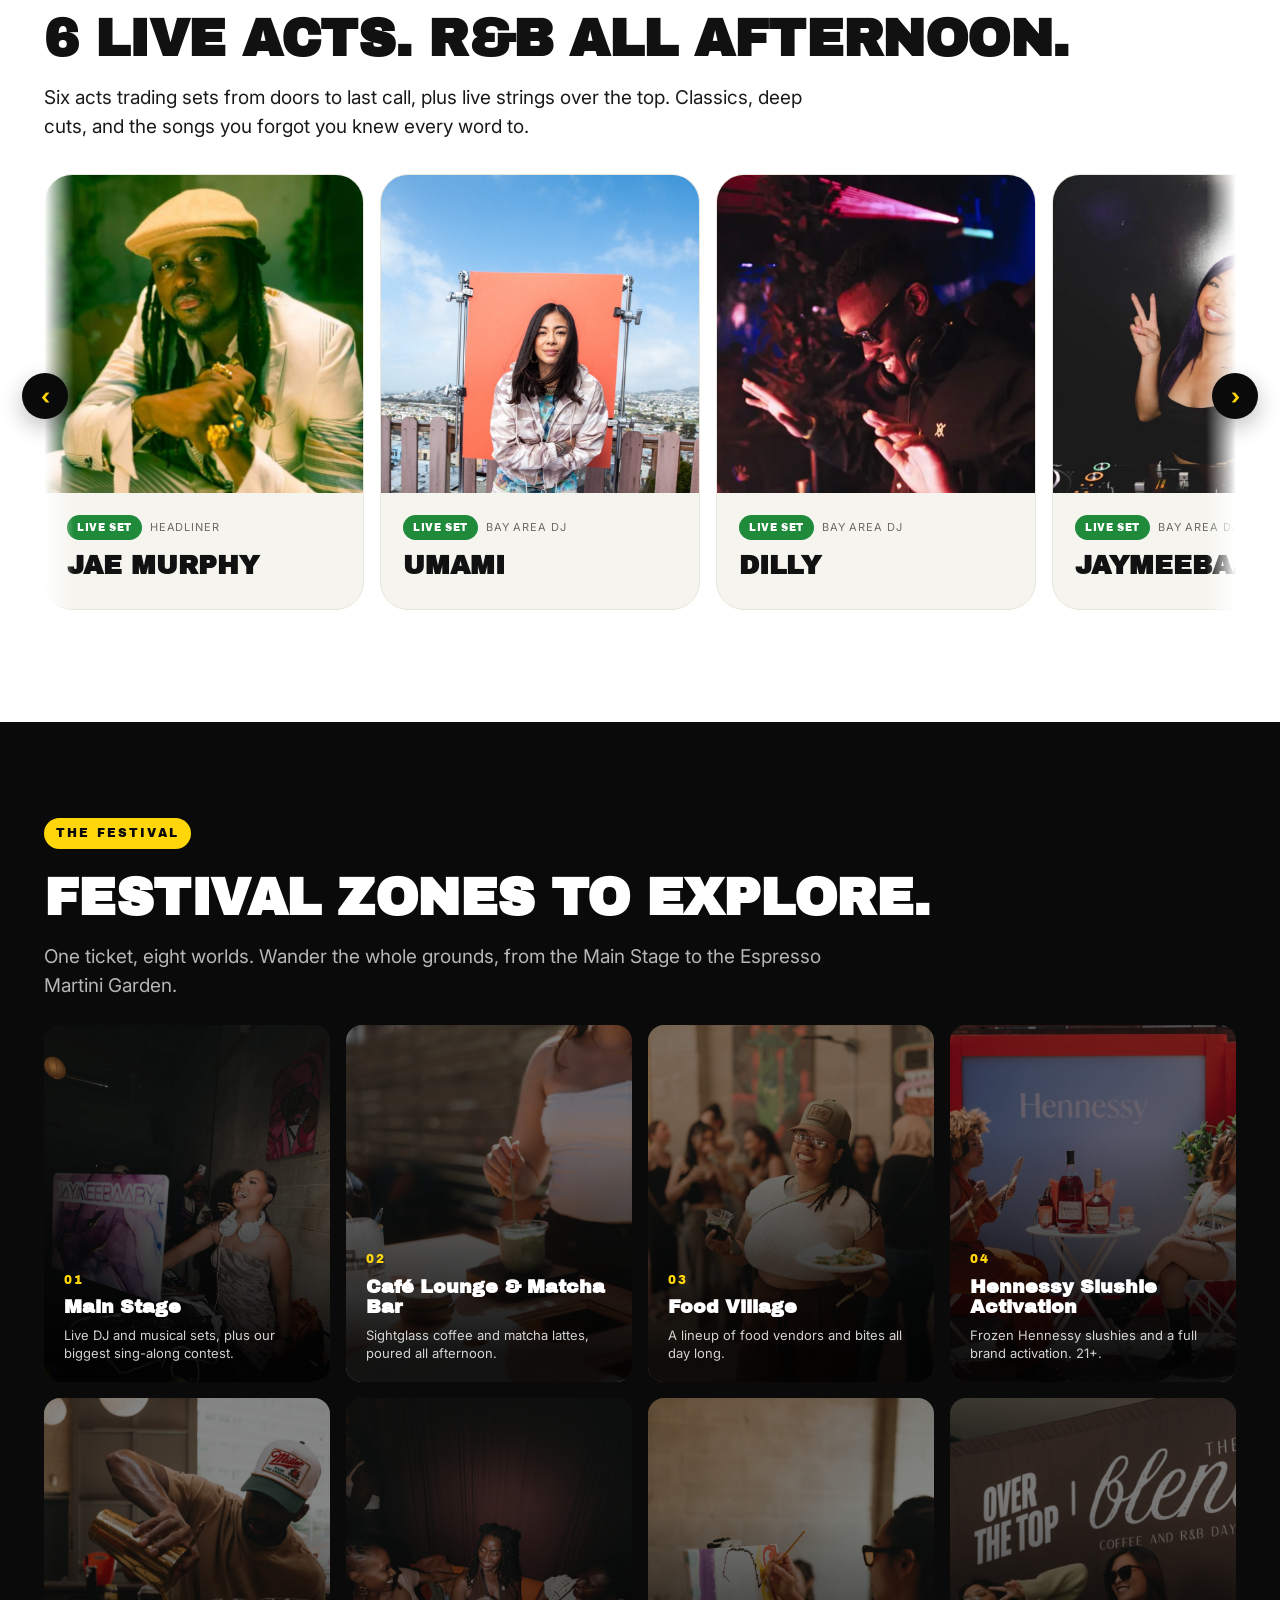
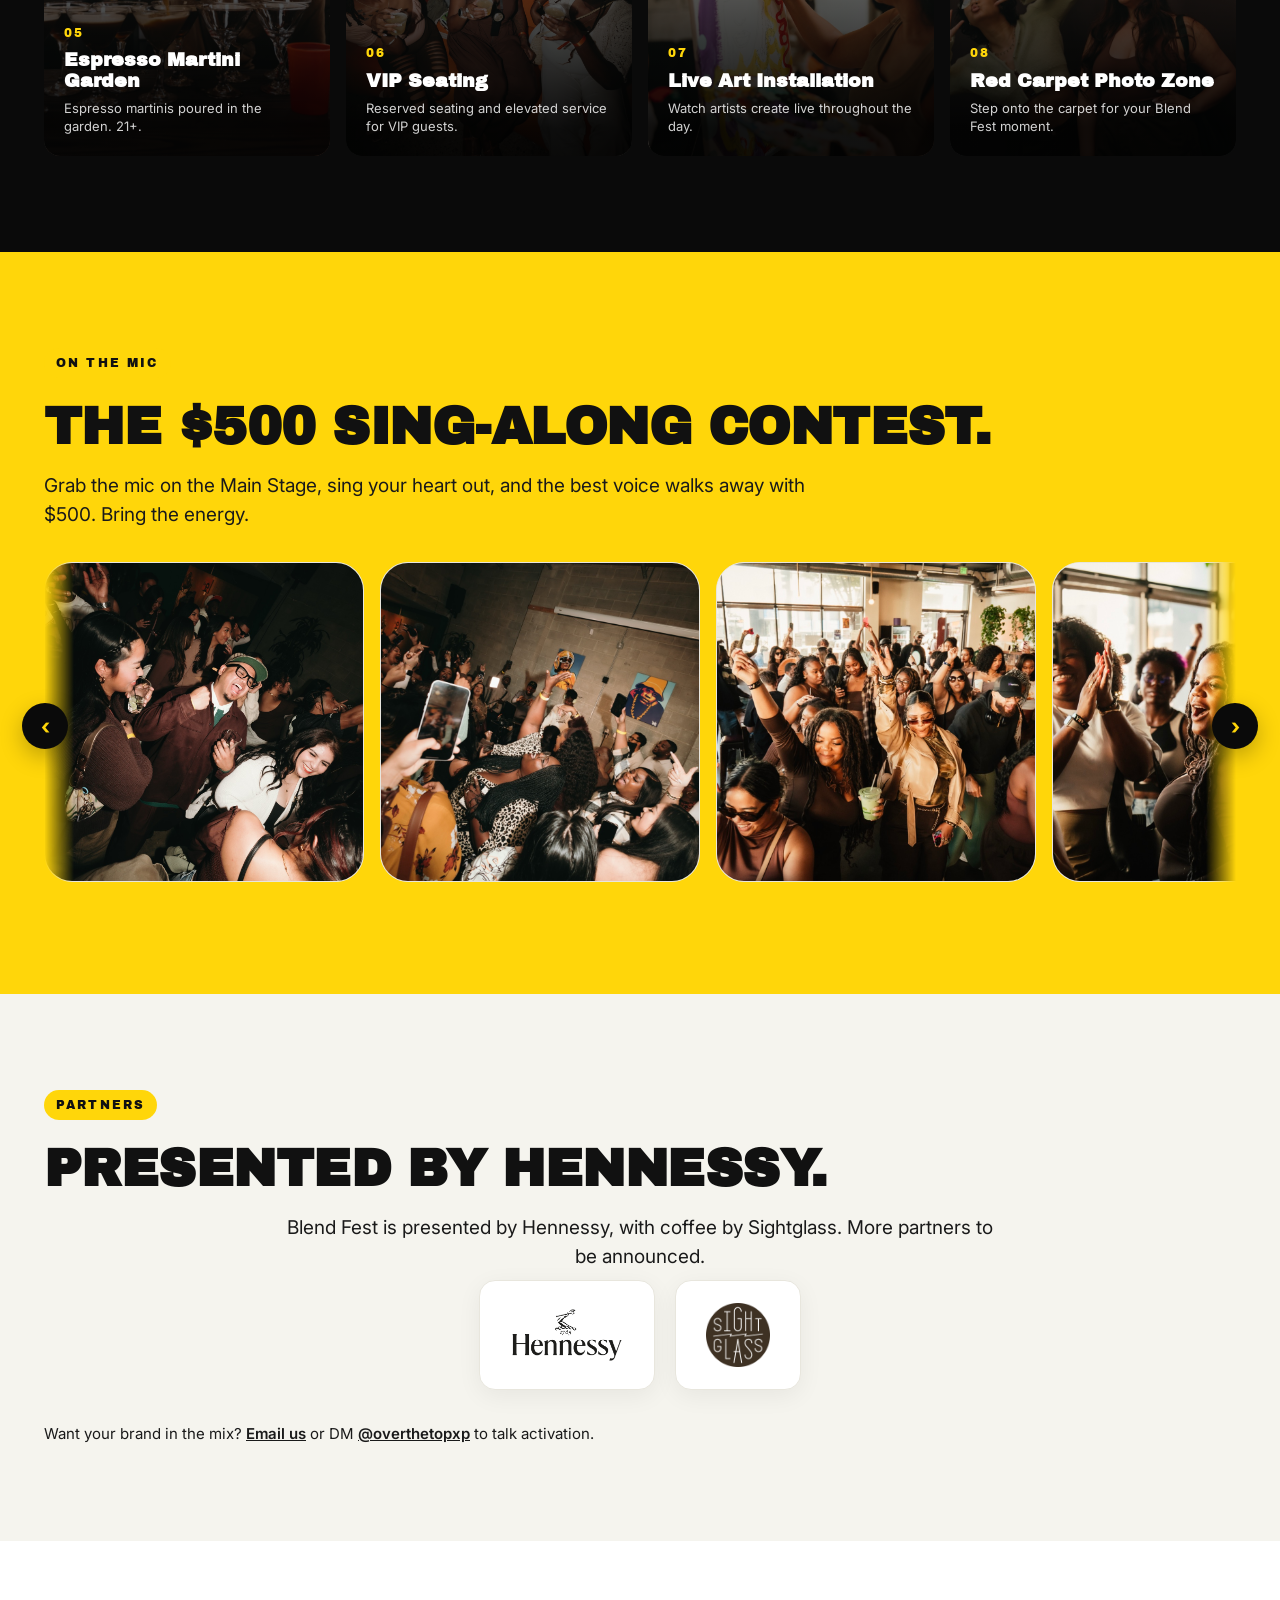
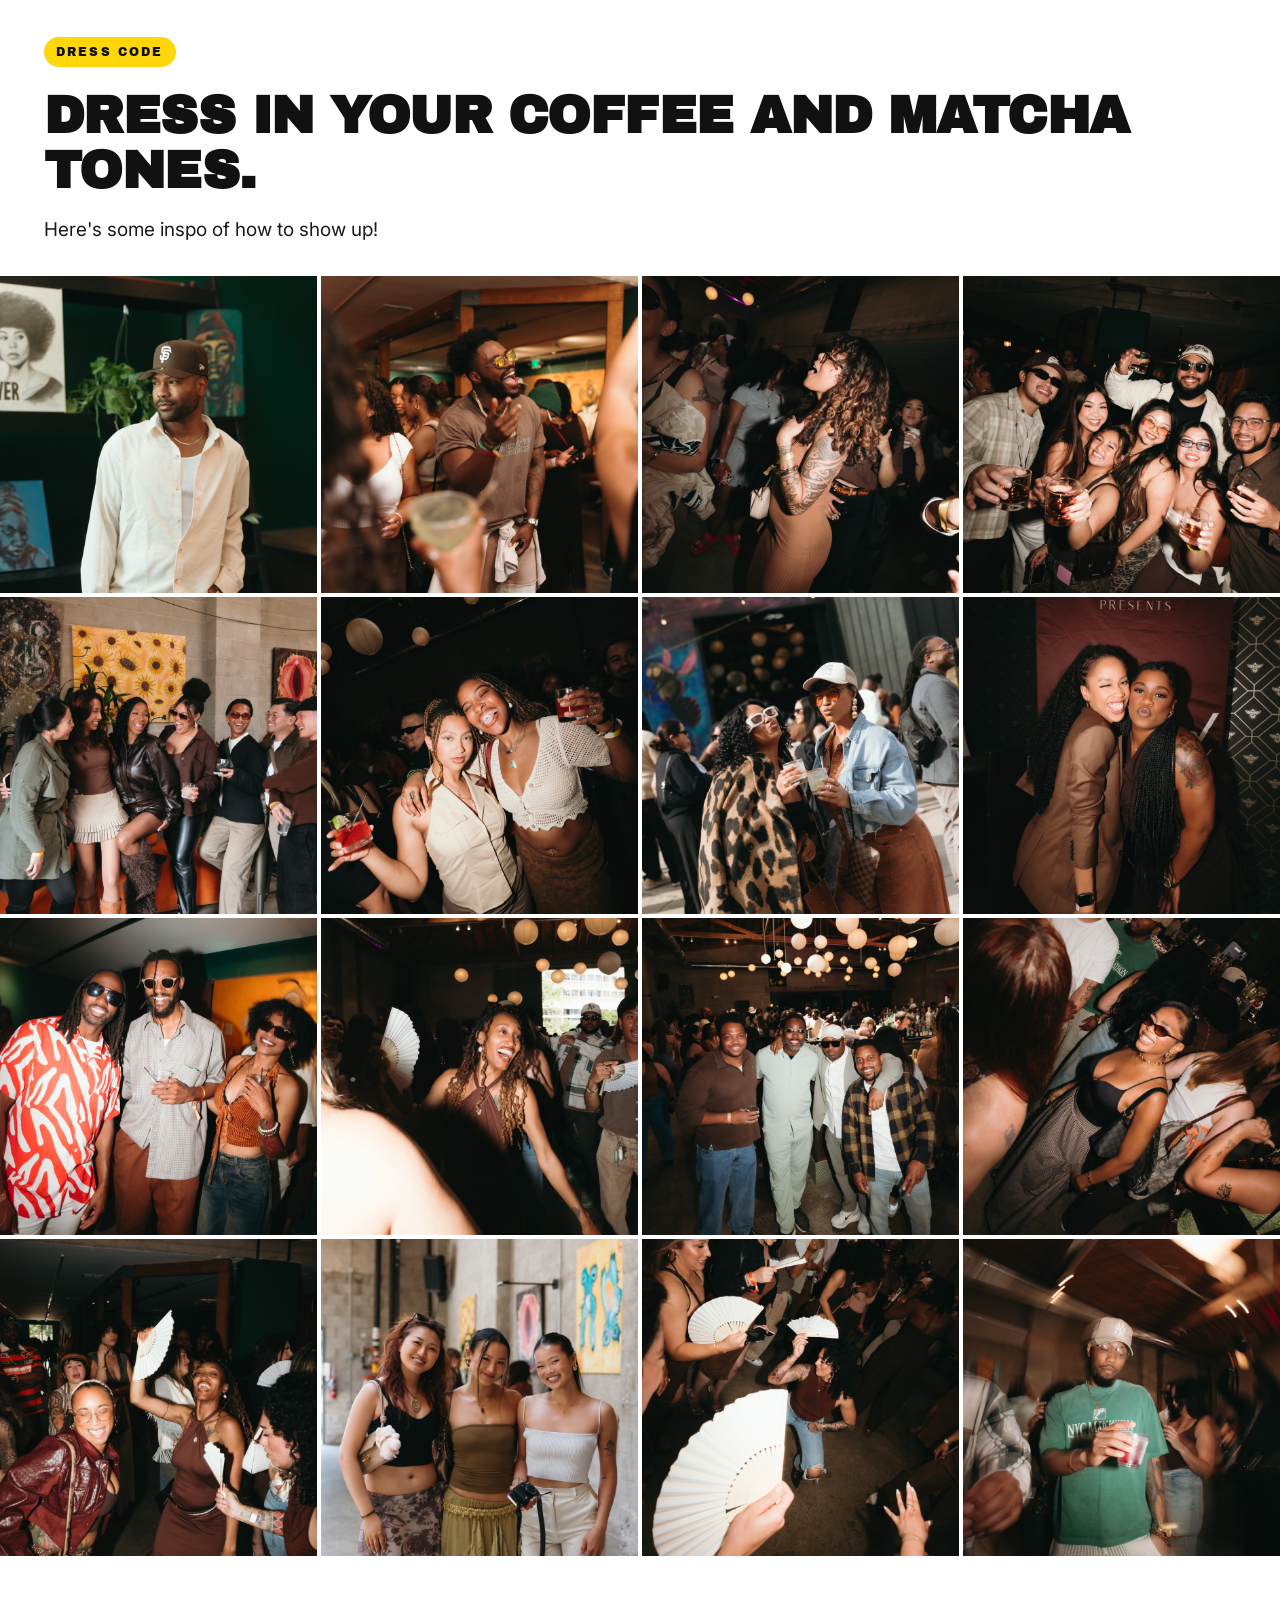
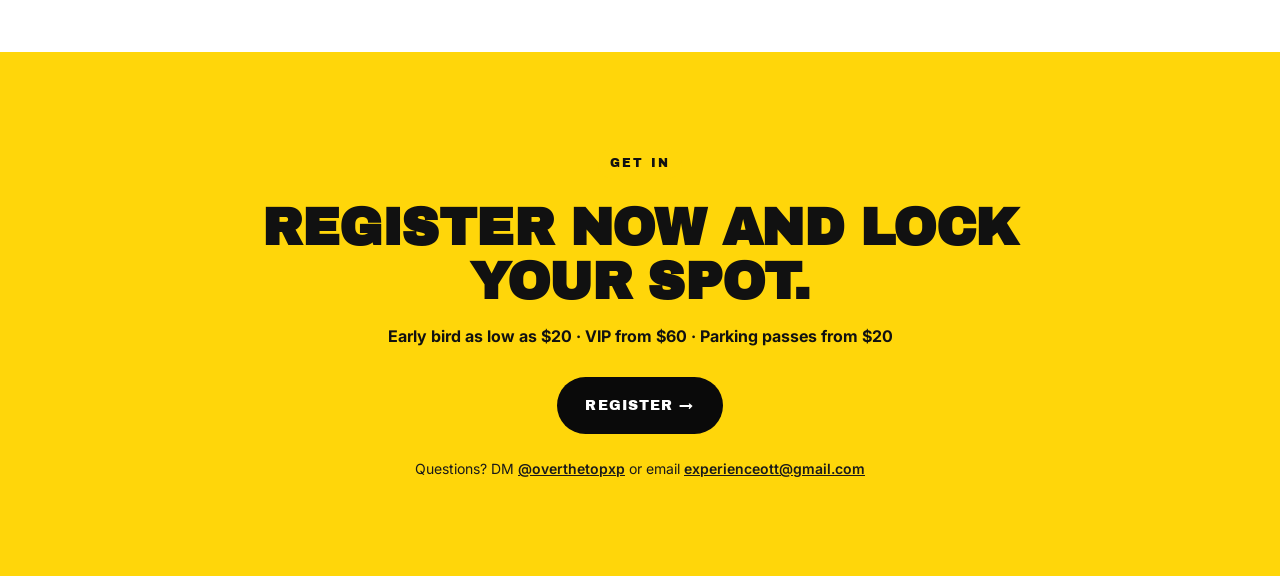
==== commit d9330ccd: "Main Stage photo -> Jaymeebaaby DJing; add 2 energy shots to sing-along carousel (#19) Co-authored-b" ====
--- a/index.html
+++ b/index.html
@@ -437,7 +437,7 @@
     <div class="zones-grid">
 
       <article class="zone">
-        <img class="zone__img" src="images/jaymeebaaby.jpg" alt="Main Stage" />
+        <img class="zone__img" src="images/main-stage.jpg" alt="Main Stage" />
         <div class="zone__body">
           <span class="zone__num">01</span>
           <h3 class="zone__name">Main Stage</h3>
@@ -531,6 +531,8 @@
           <article class="card card--rail card--dj"><img class="card__img" src="images/singing-3.jpg" alt="Sing-along energy" /></article>
           <article class="card card--rail card--dj"><img class="card__img" src="images/singing-4.jpg" alt="Sing-along energy" /></article>
           <article class="card card--rail card--dj"><img class="card__img" src="images/singing-5.jpg" alt="Sing-along energy" /></article>
+          <article class="card card--rail card--dj"><img class="card__img" src="images/singing-6.jpg" alt="Sing-along energy" /></article>
+          <article class="card card--rail card--dj"><img class="card__img" src="images/singing-7.jpg" alt="Sing-along energy" /></article>
         </div>
       </div>
       <button class="rail__nav rail__nav--next" type="button" aria-label="Next">›</button>
--- a/styles.css
+++ b/styles.css
@@ -1523,3 +1523,6 @@
   color: #fff; margin: 0 0 8px;
 }
 .zone__desc { font-size: 13px; line-height: 1.4; color: rgba(255,255,255,.82); margin: 0; }
+
+/* Sing-along carousel: shift crop down the image so the crowd/singer sits higher in frame */
+#singalong .card__img { object-position: center 62%; }
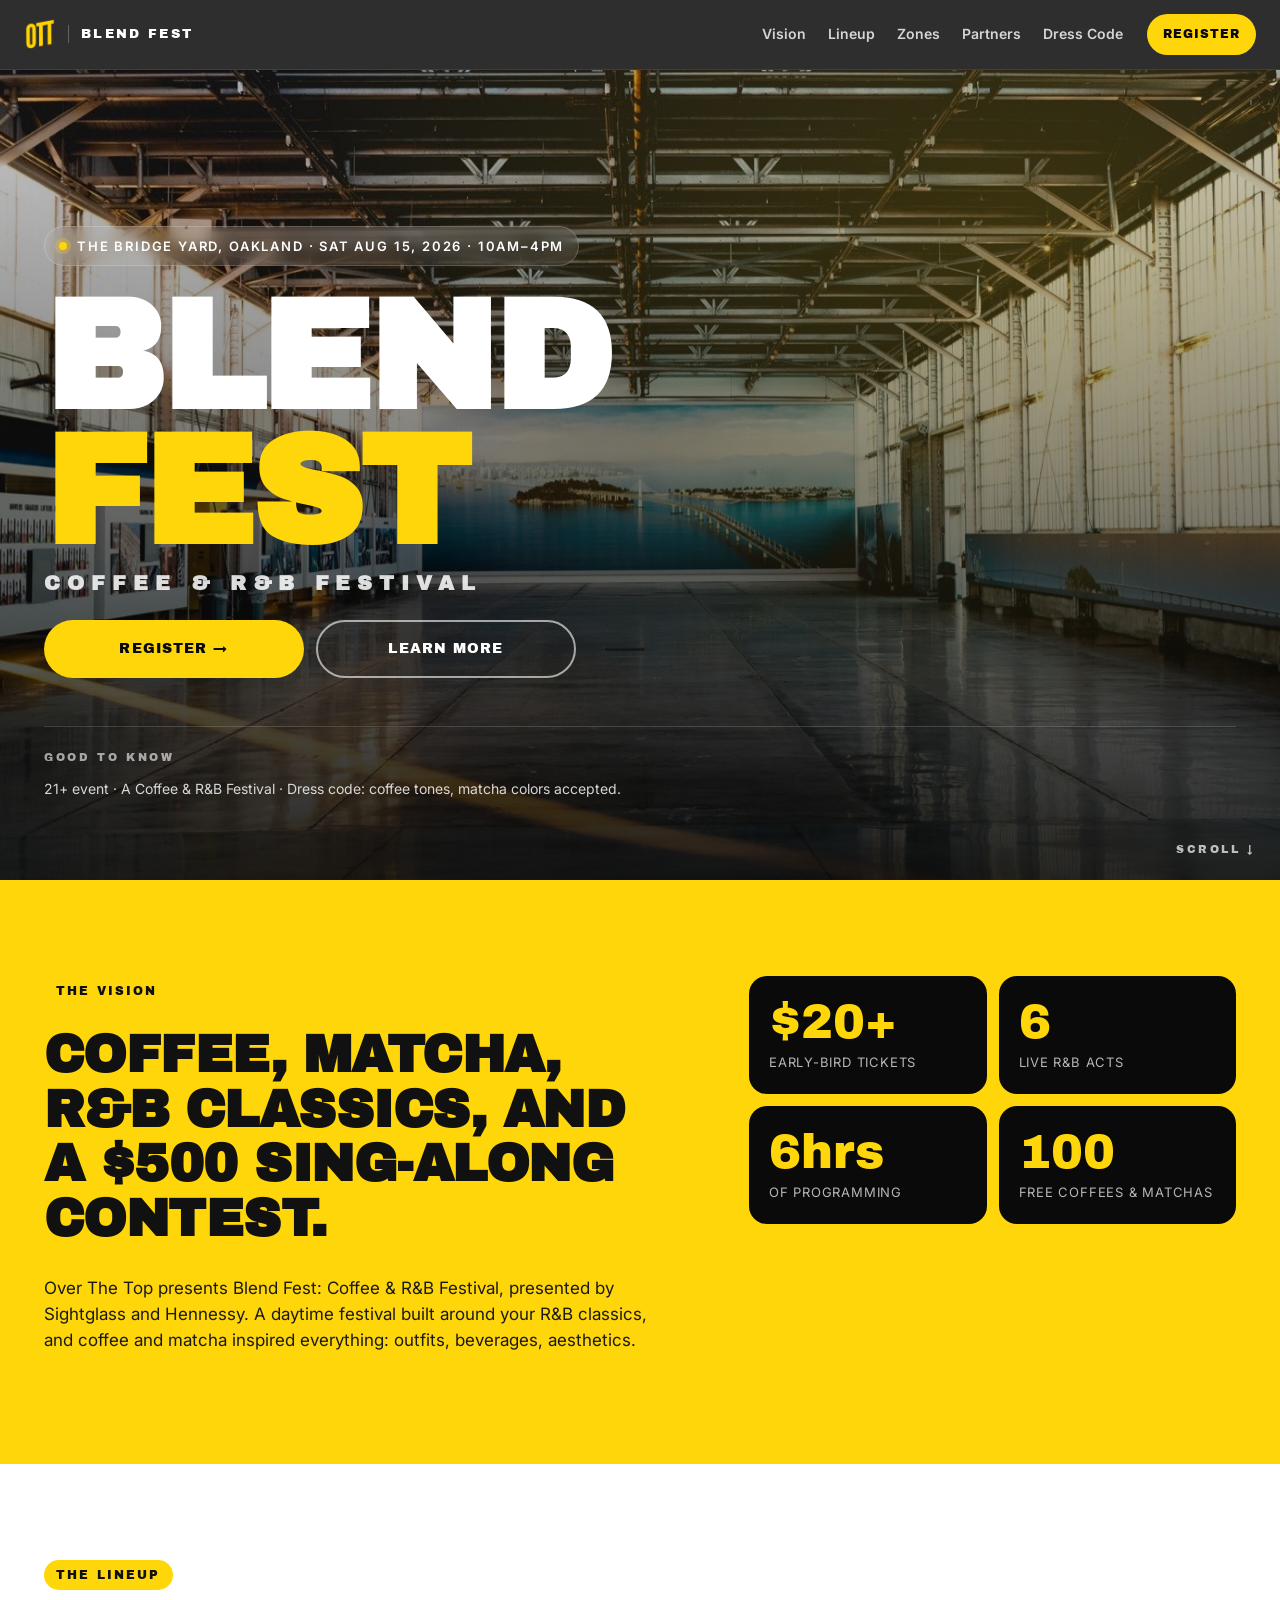
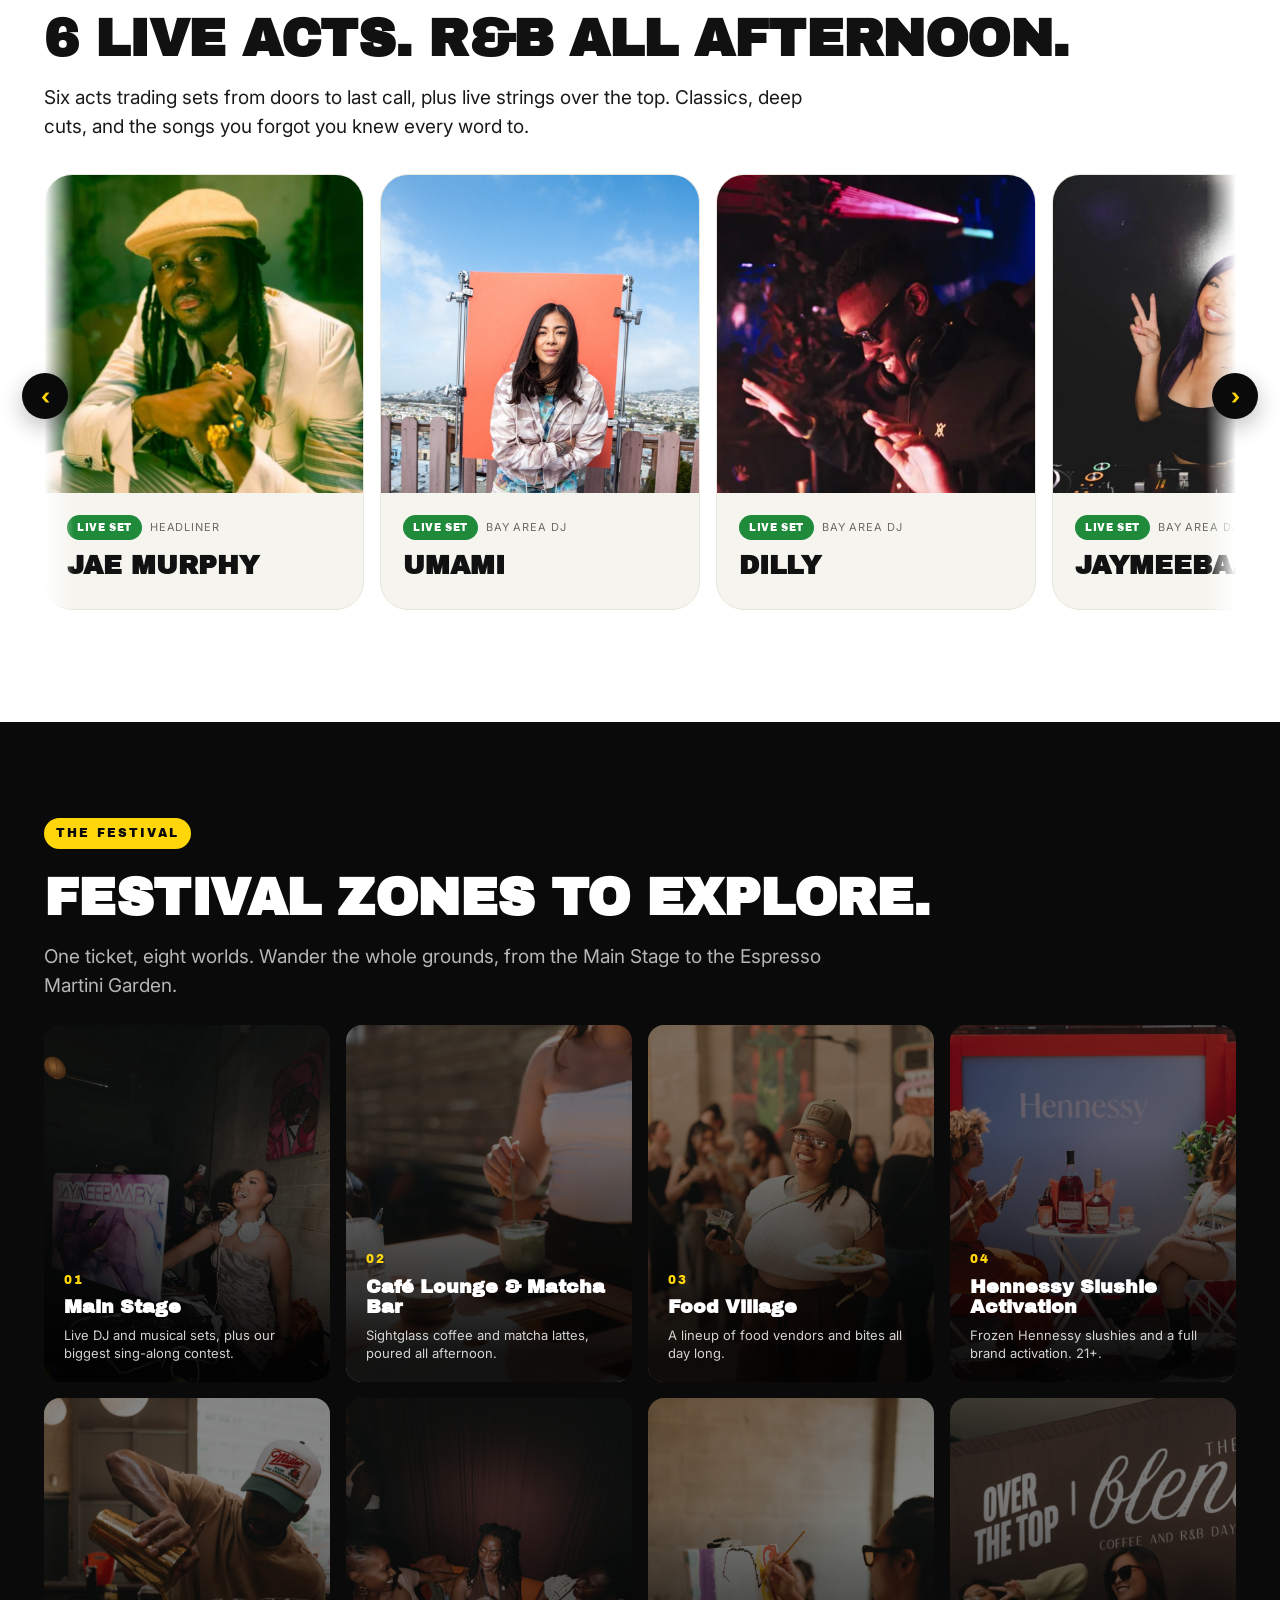
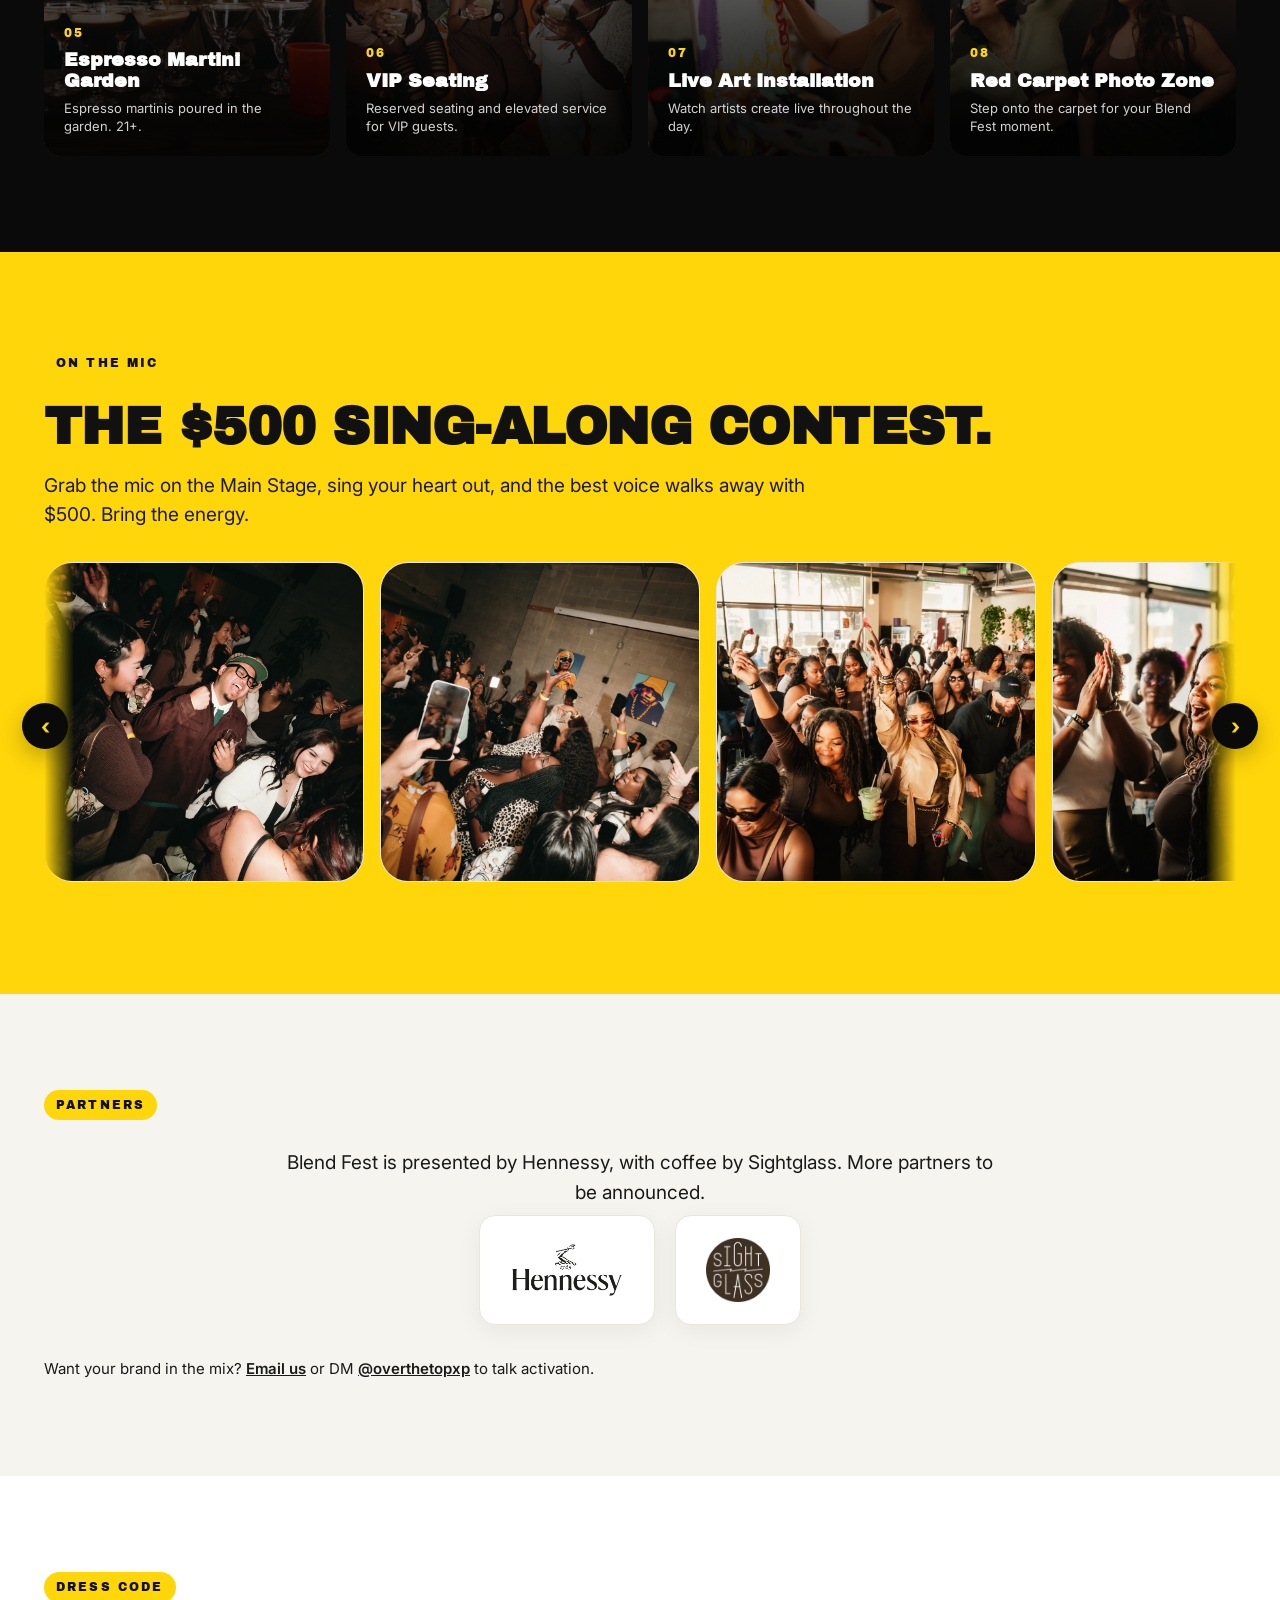
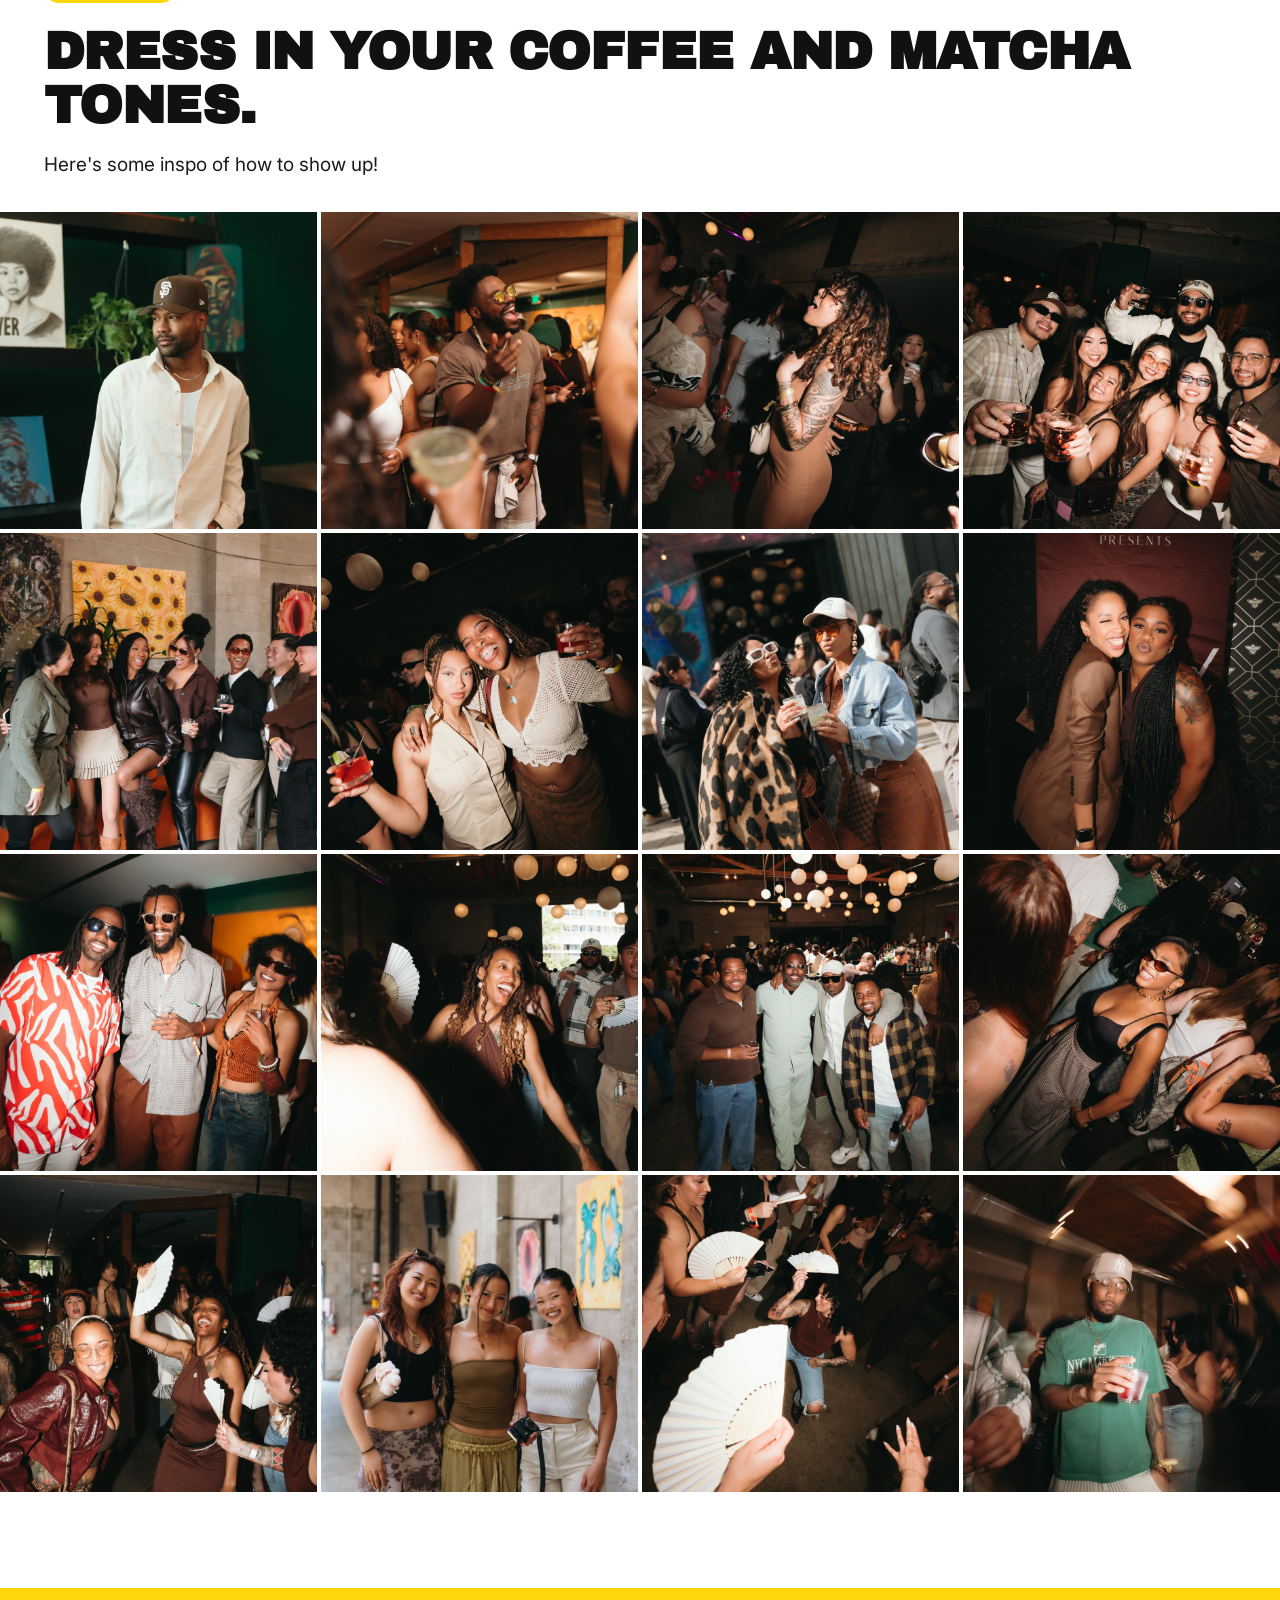
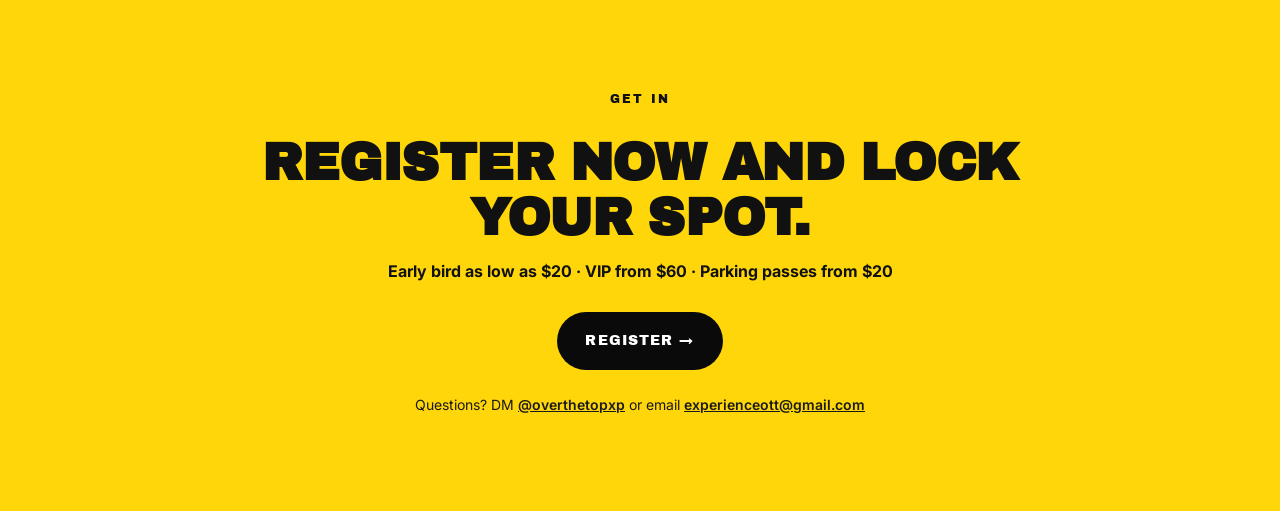
==== commit 401f8596: "Remove 'Presented by Hennessy' header from partners section (#20) Co-authored-by: Claude Opus 4.8 <n" ====
--- a/index.html
+++ b/index.html
@@ -668,8 +668,7 @@
 <section class="band band--cream" id="partners">
   <div class="container">
     <span class="kicker">Partners</span>
-    <h2 class="h2">Presented by Hennessy.</h2>
-    <p class="lede" style="margin:-12px auto 8px; max-width:720px; text-align:center;">
+    <p class="lede" style="margin:6px auto 8px; max-width:720px; text-align:center;">
       Blend Fest is presented by Hennessy, with coffee by Sightglass. More partners to be announced.
     </p>
 
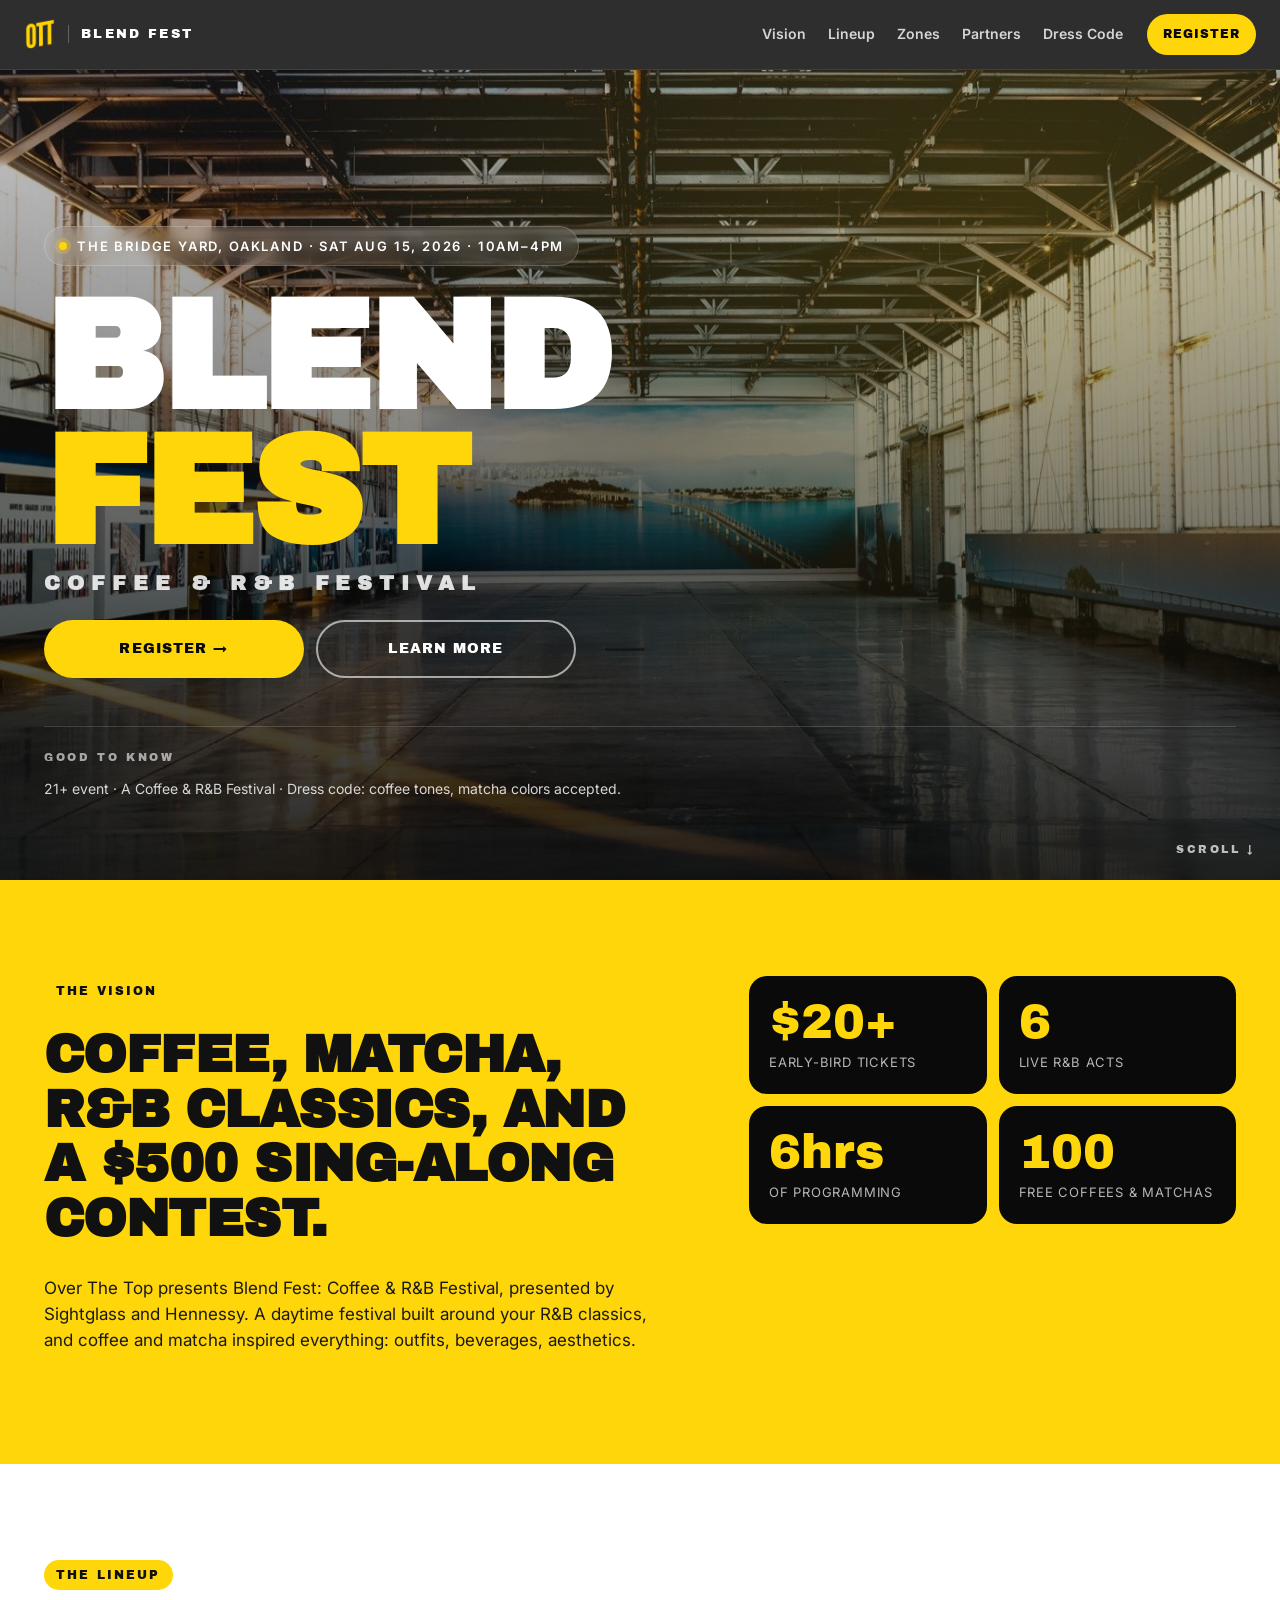
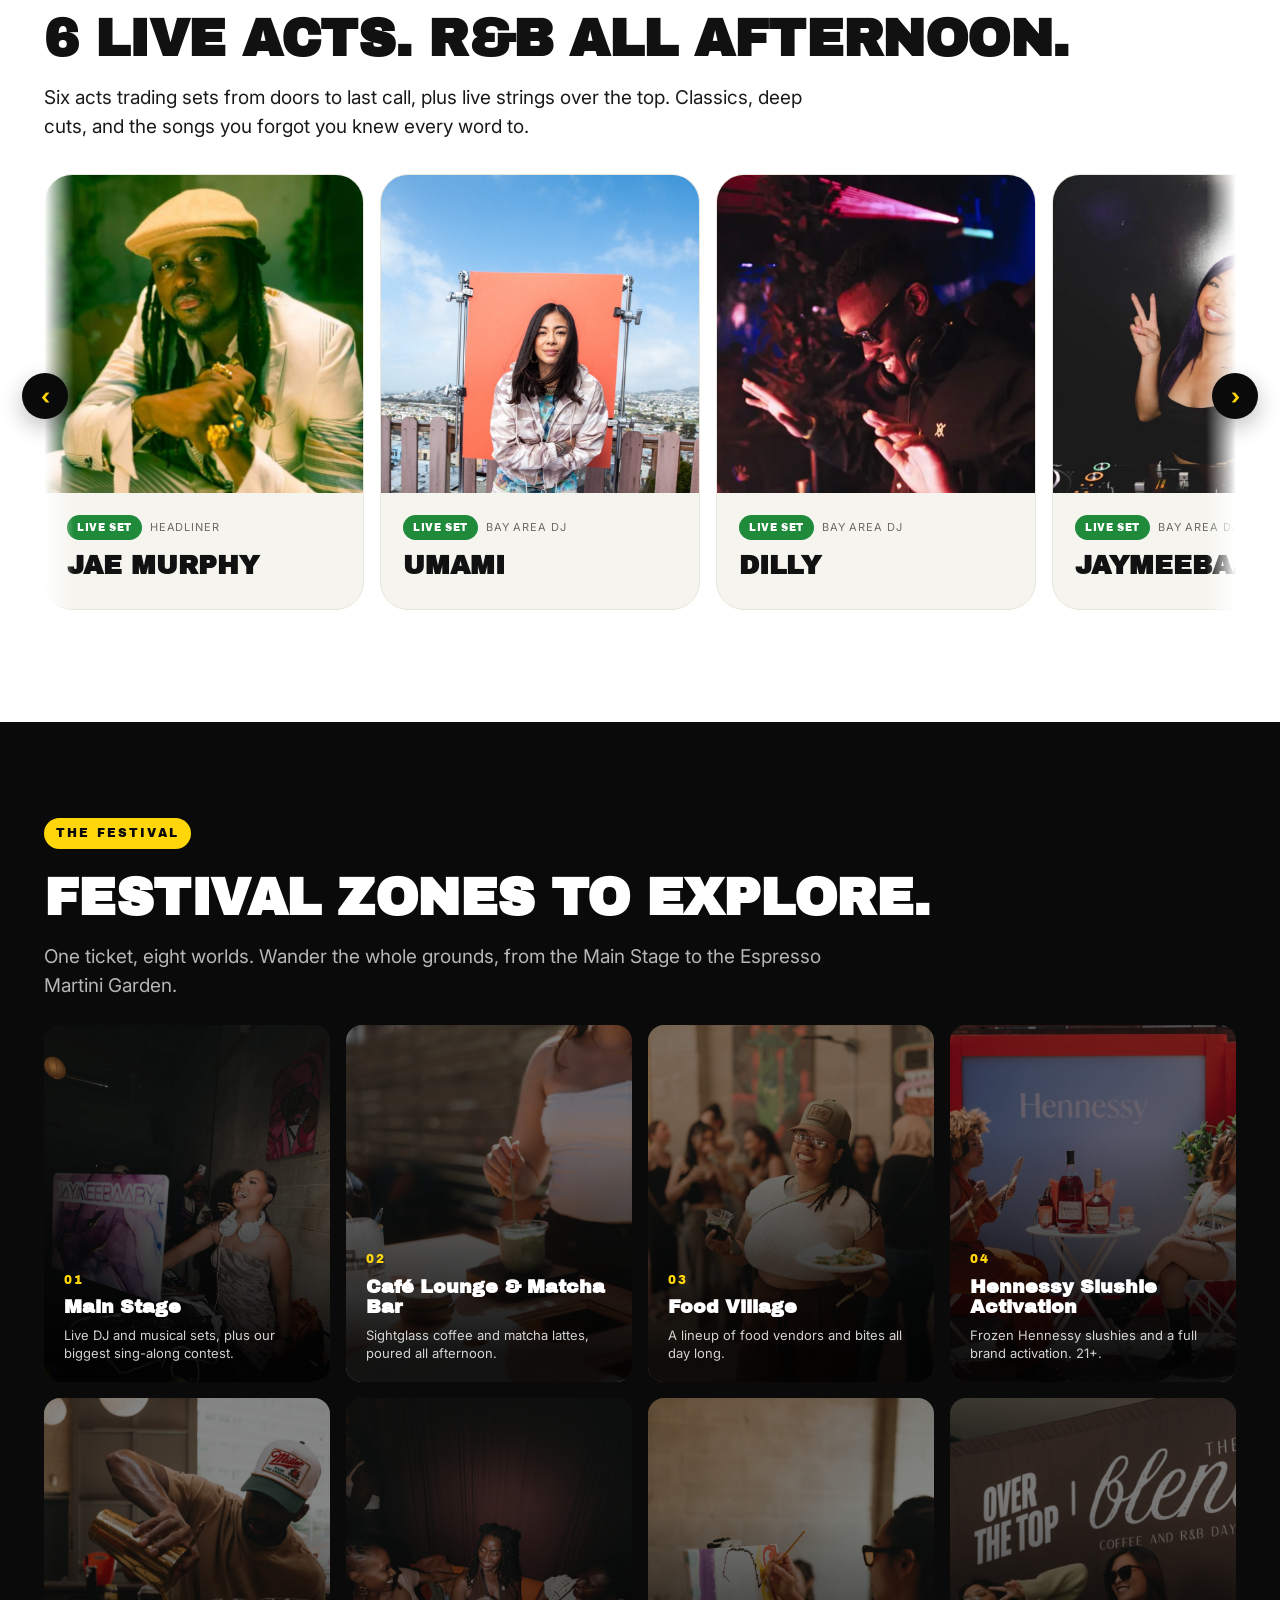
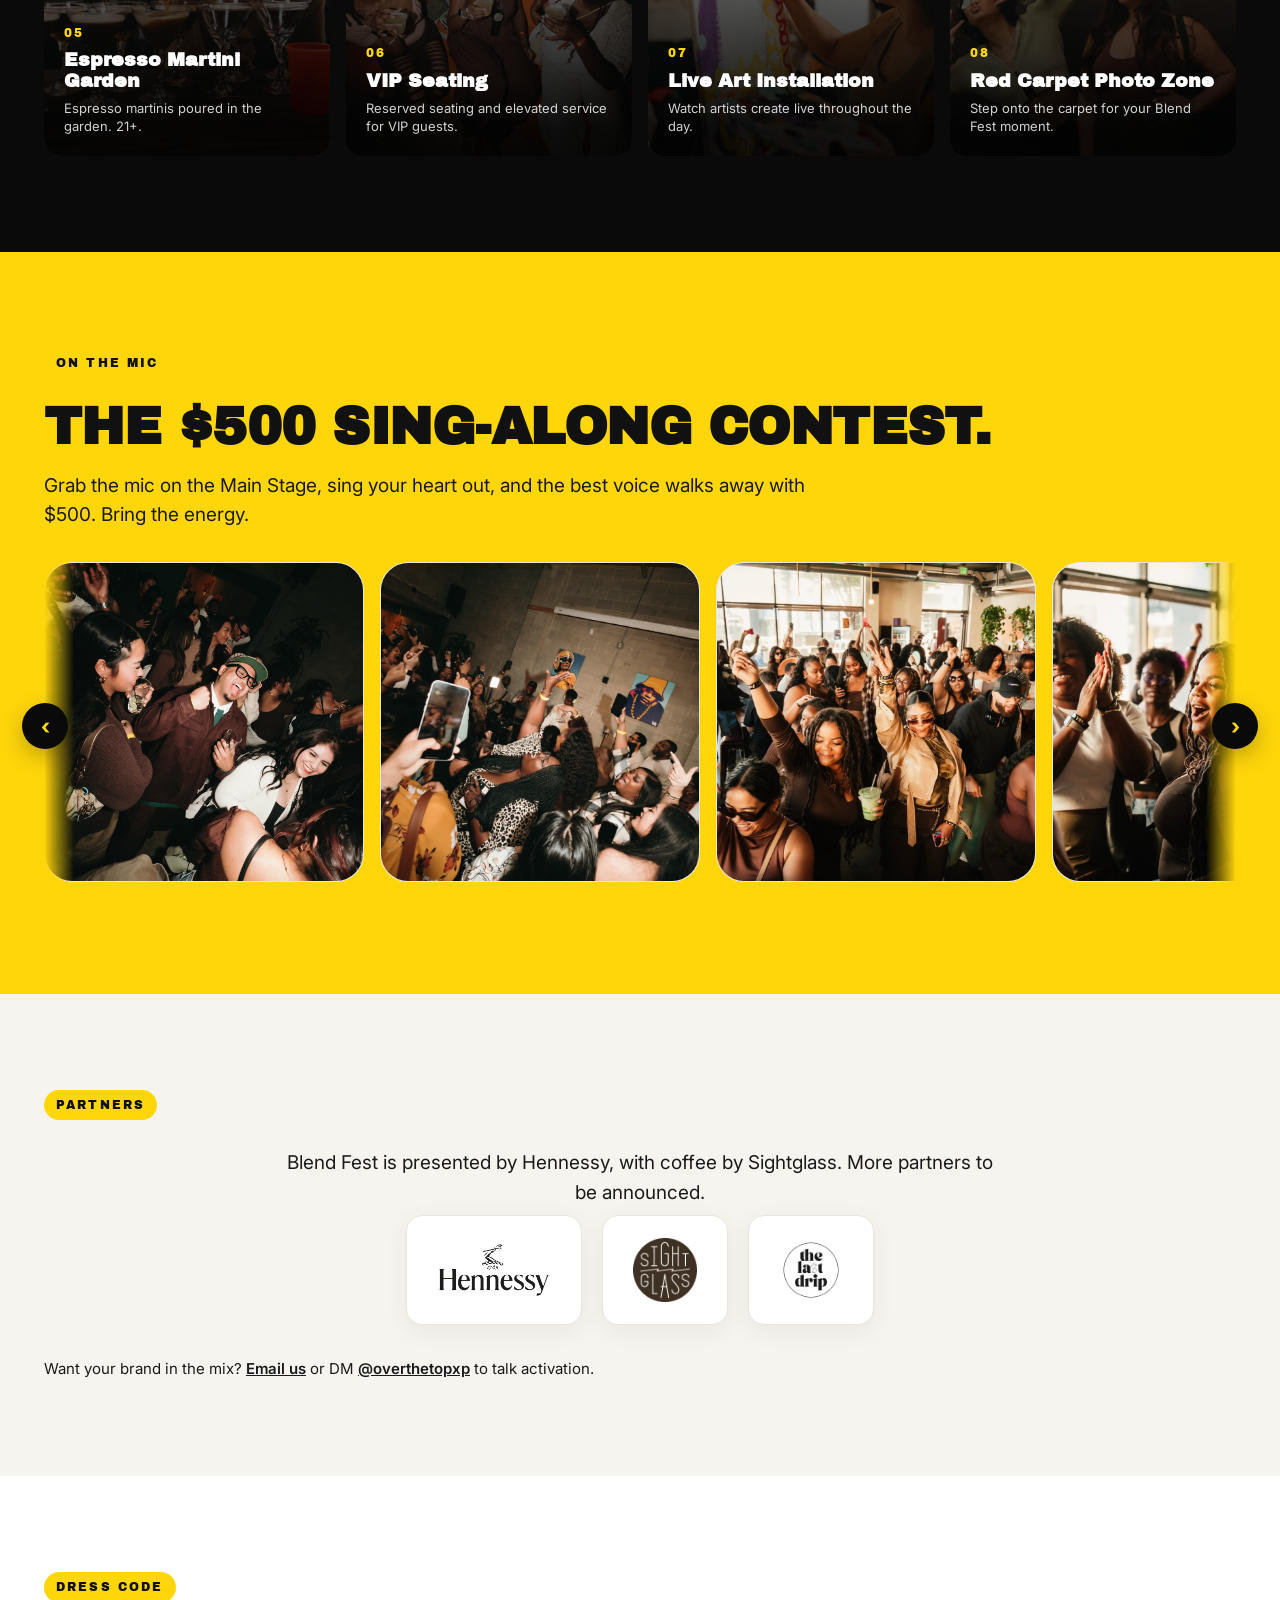
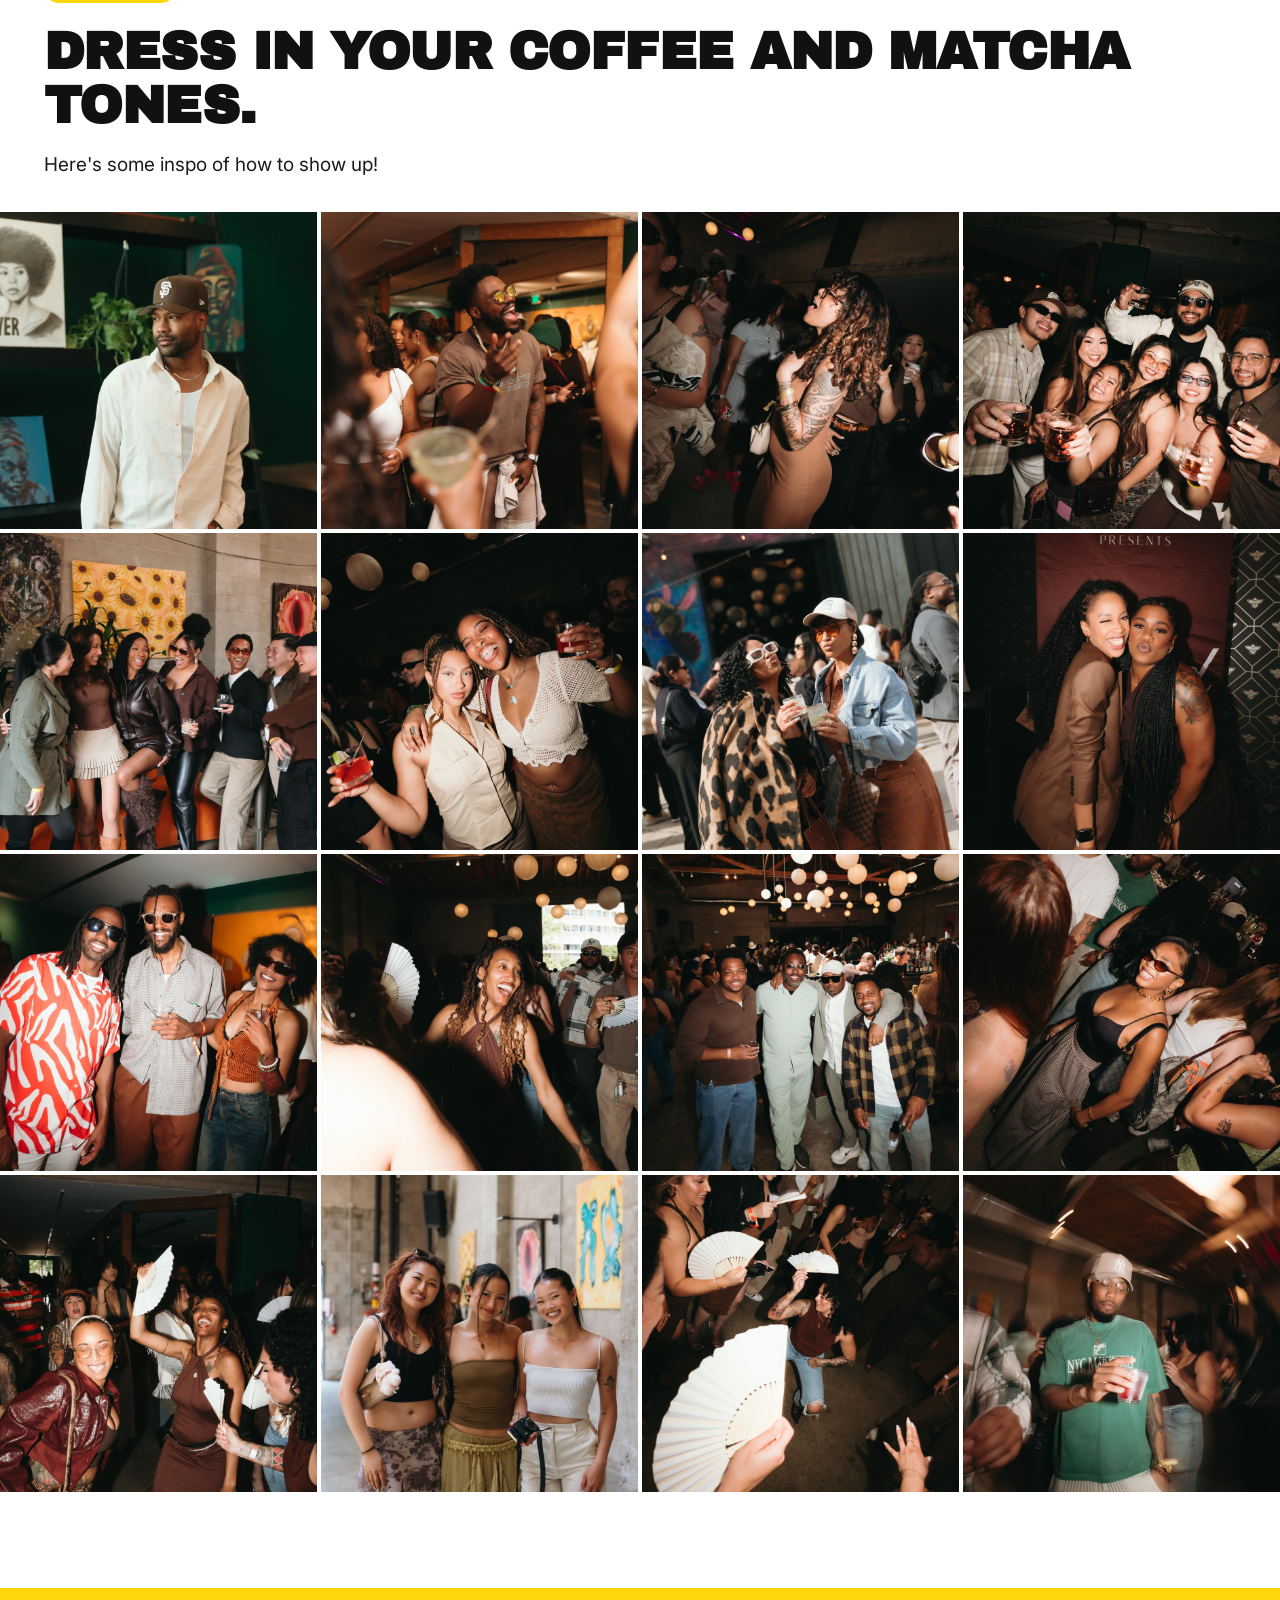
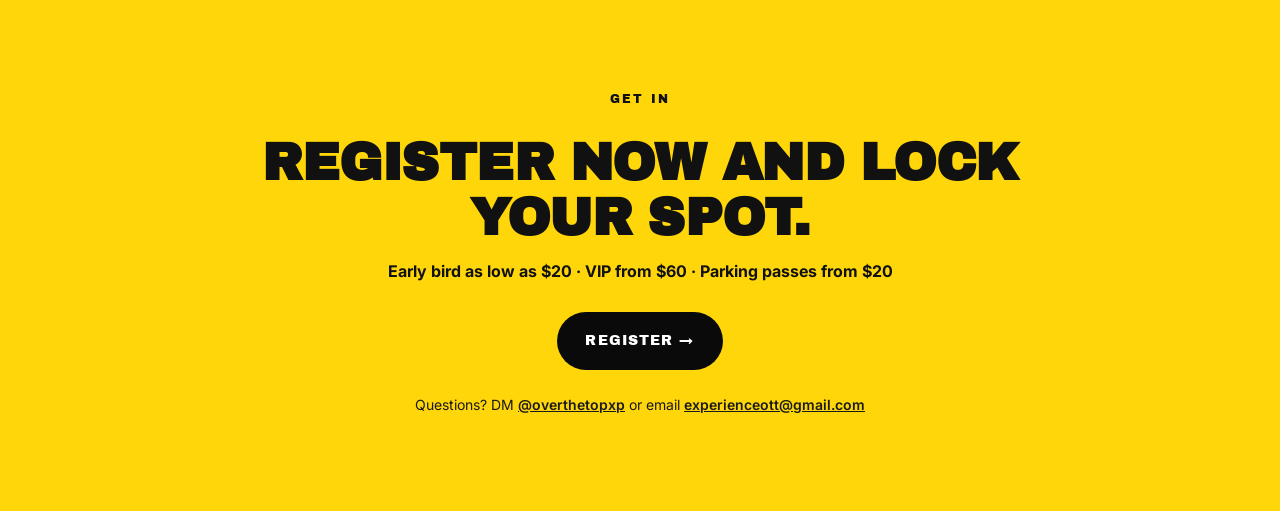
==== commit c9496ab6: "Add The Last Drip logo as a third partner logo (#21) Co-authored-by: Claude Opus 4.8 <noreply@anthro" ====
--- a/index.html
+++ b/index.html
@@ -675,6 +675,7 @@
     <div class="partner-logos">
       <span class="partner-logo"><img src="logos/hennessy.jpg" alt="Hennessy" /></span>
       <span class="partner-logo"><img src="logos/sightglass.png" alt="Sightglass" /></span>
+      <span class="partner-logo"><img src="logos/the-last-drip.png" alt="The Last Drip" /></span>
     </div>
 
     <p class="partners-cta">
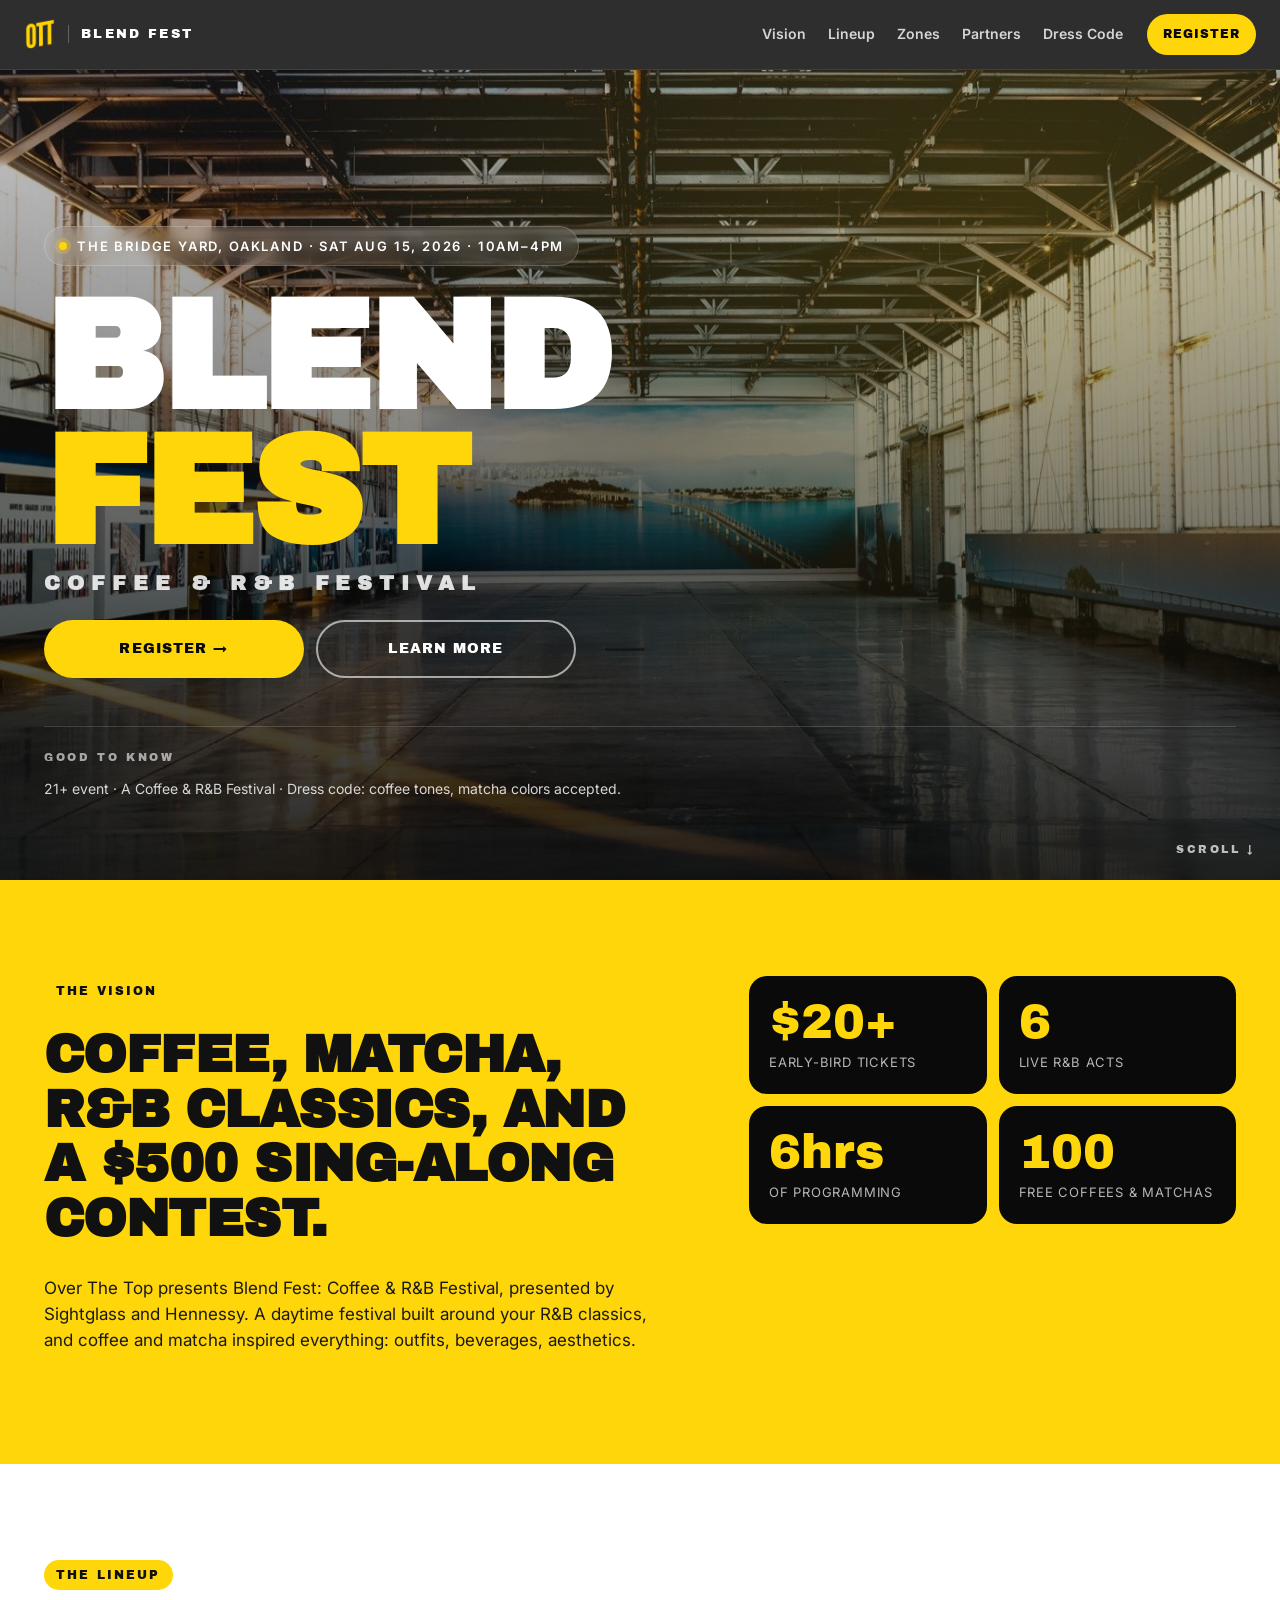
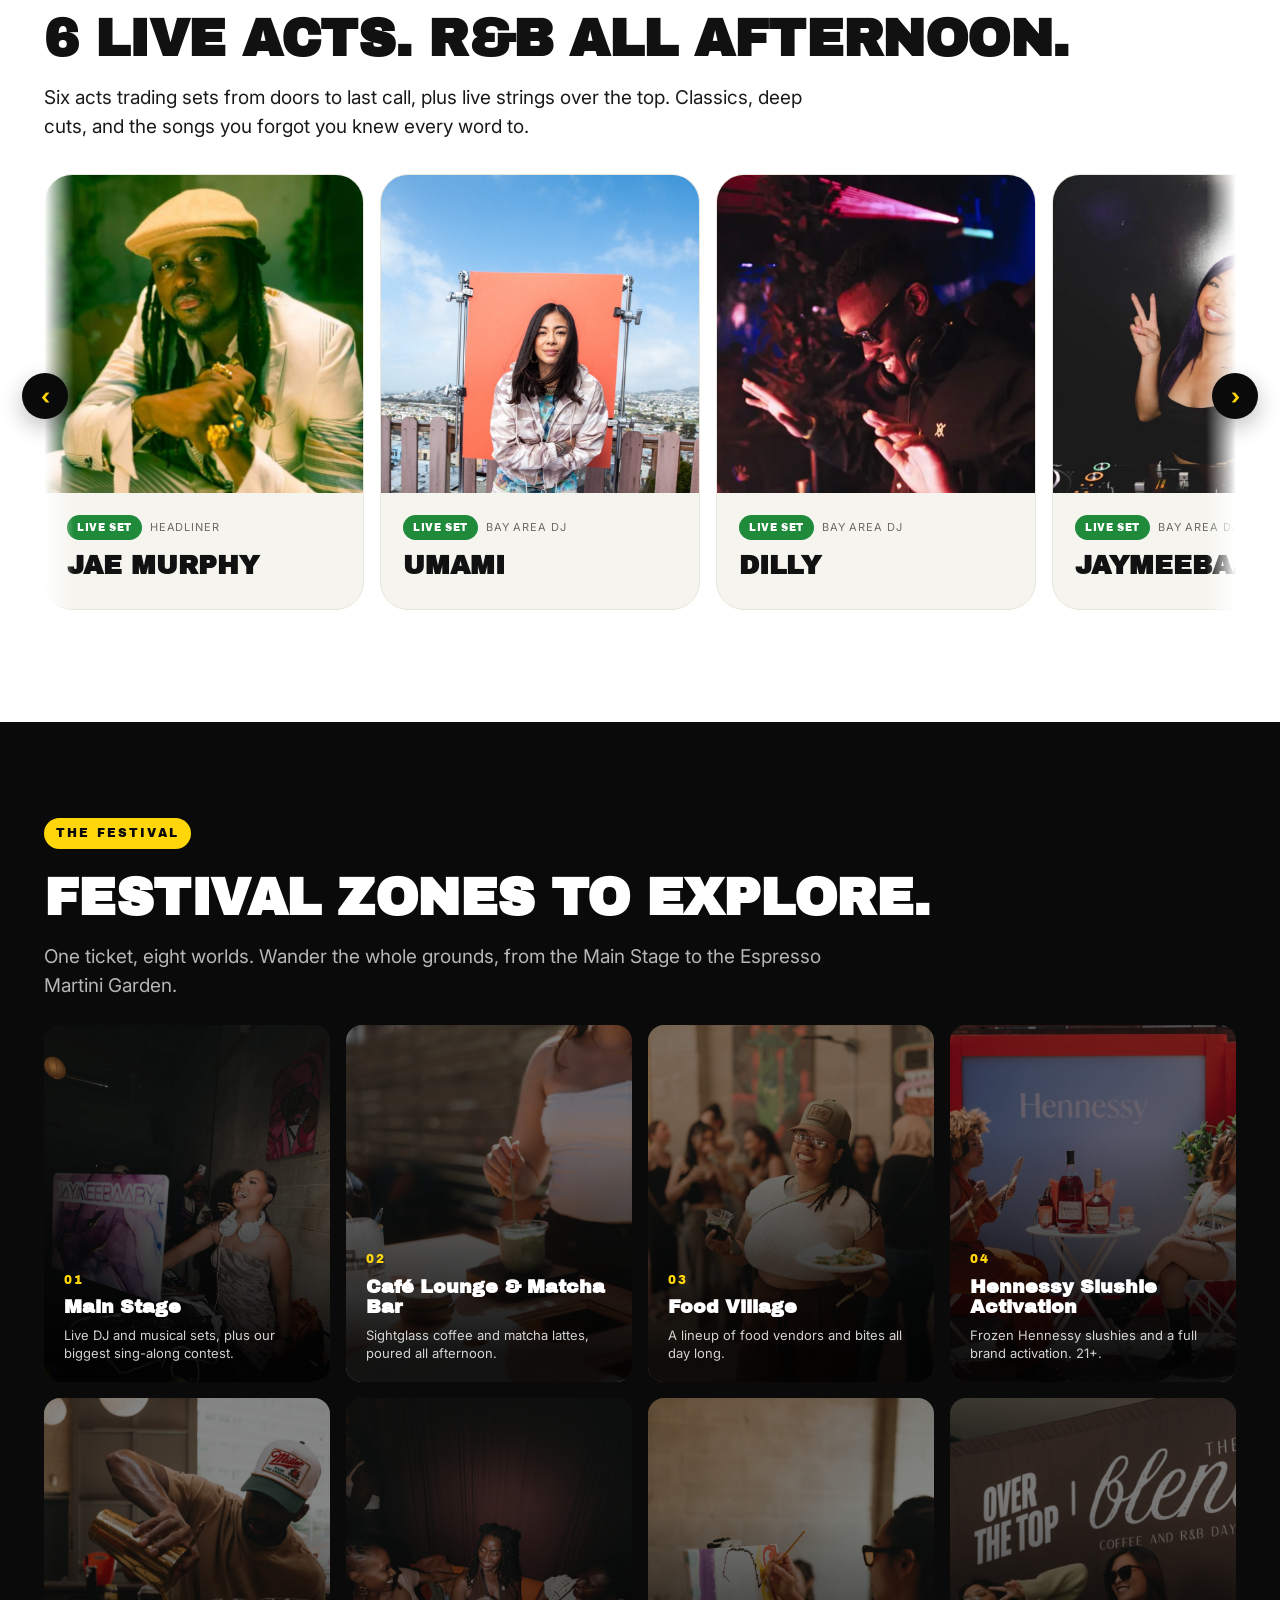
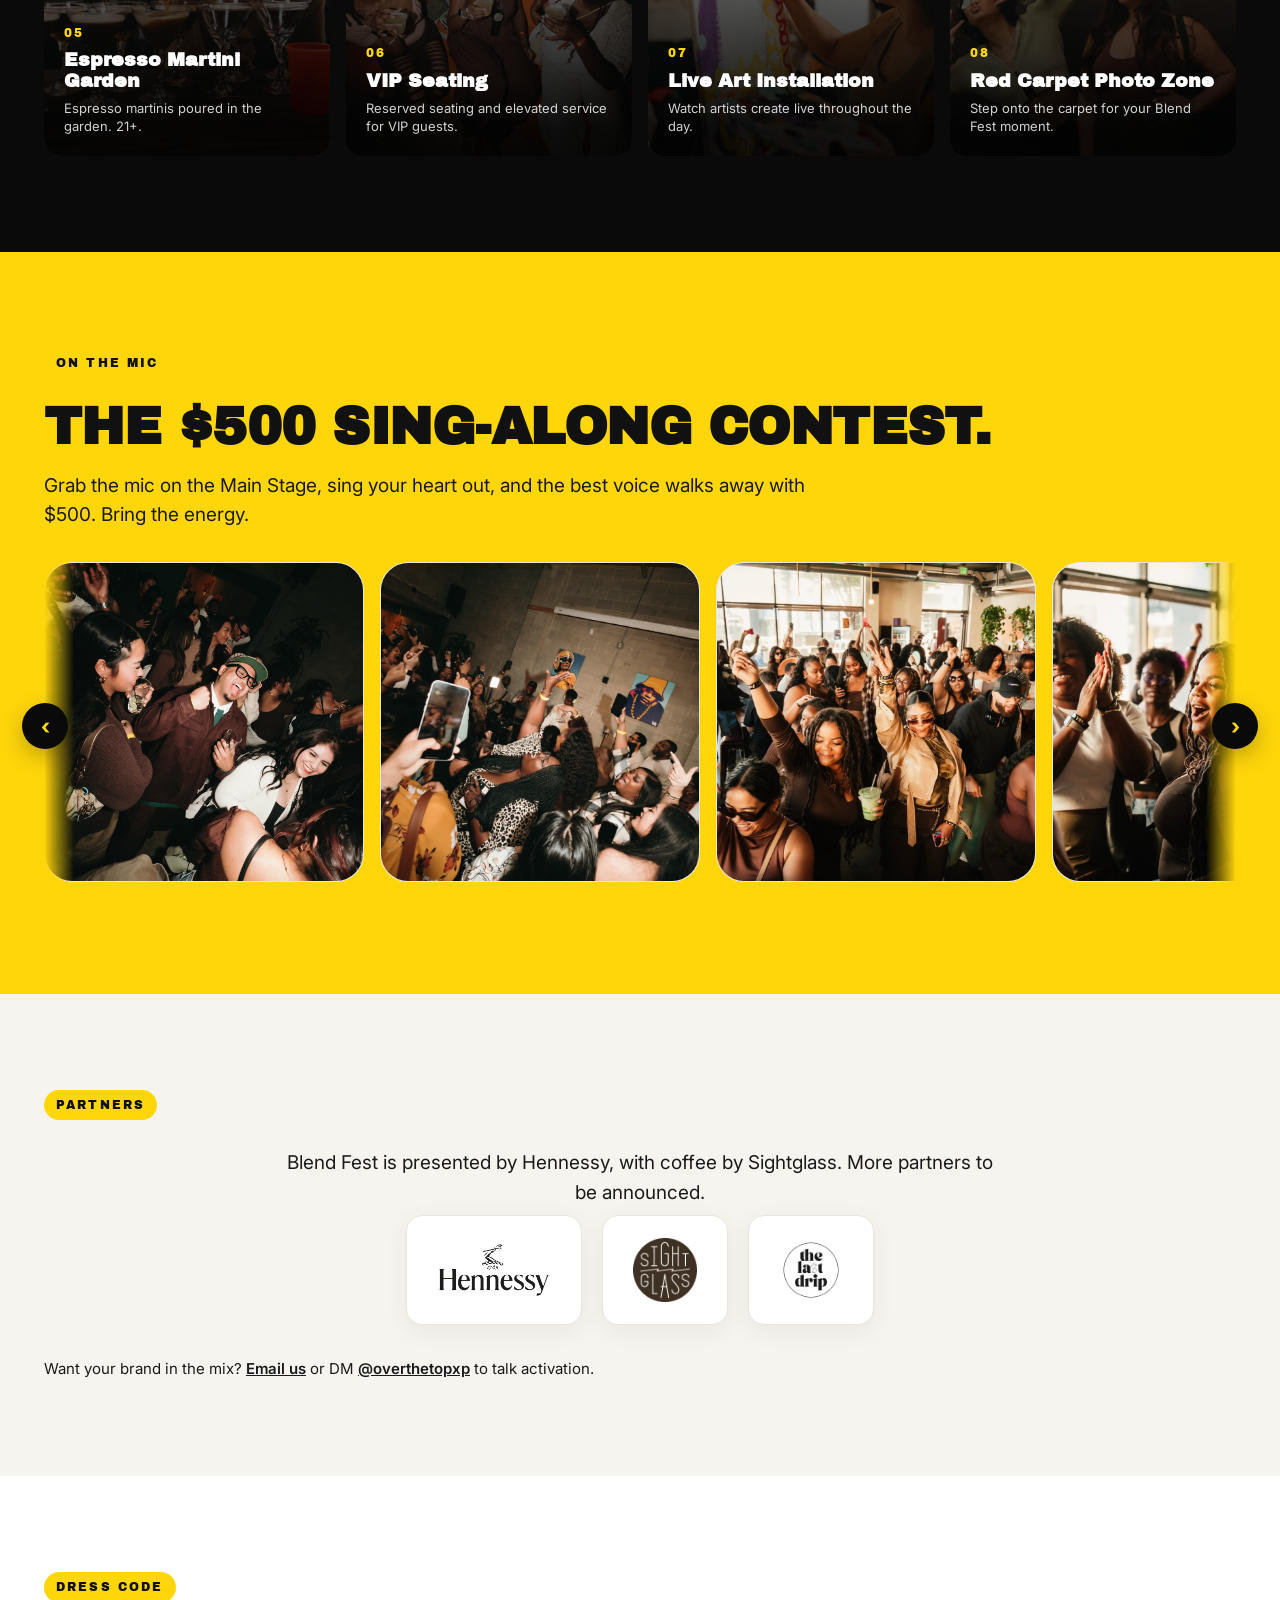
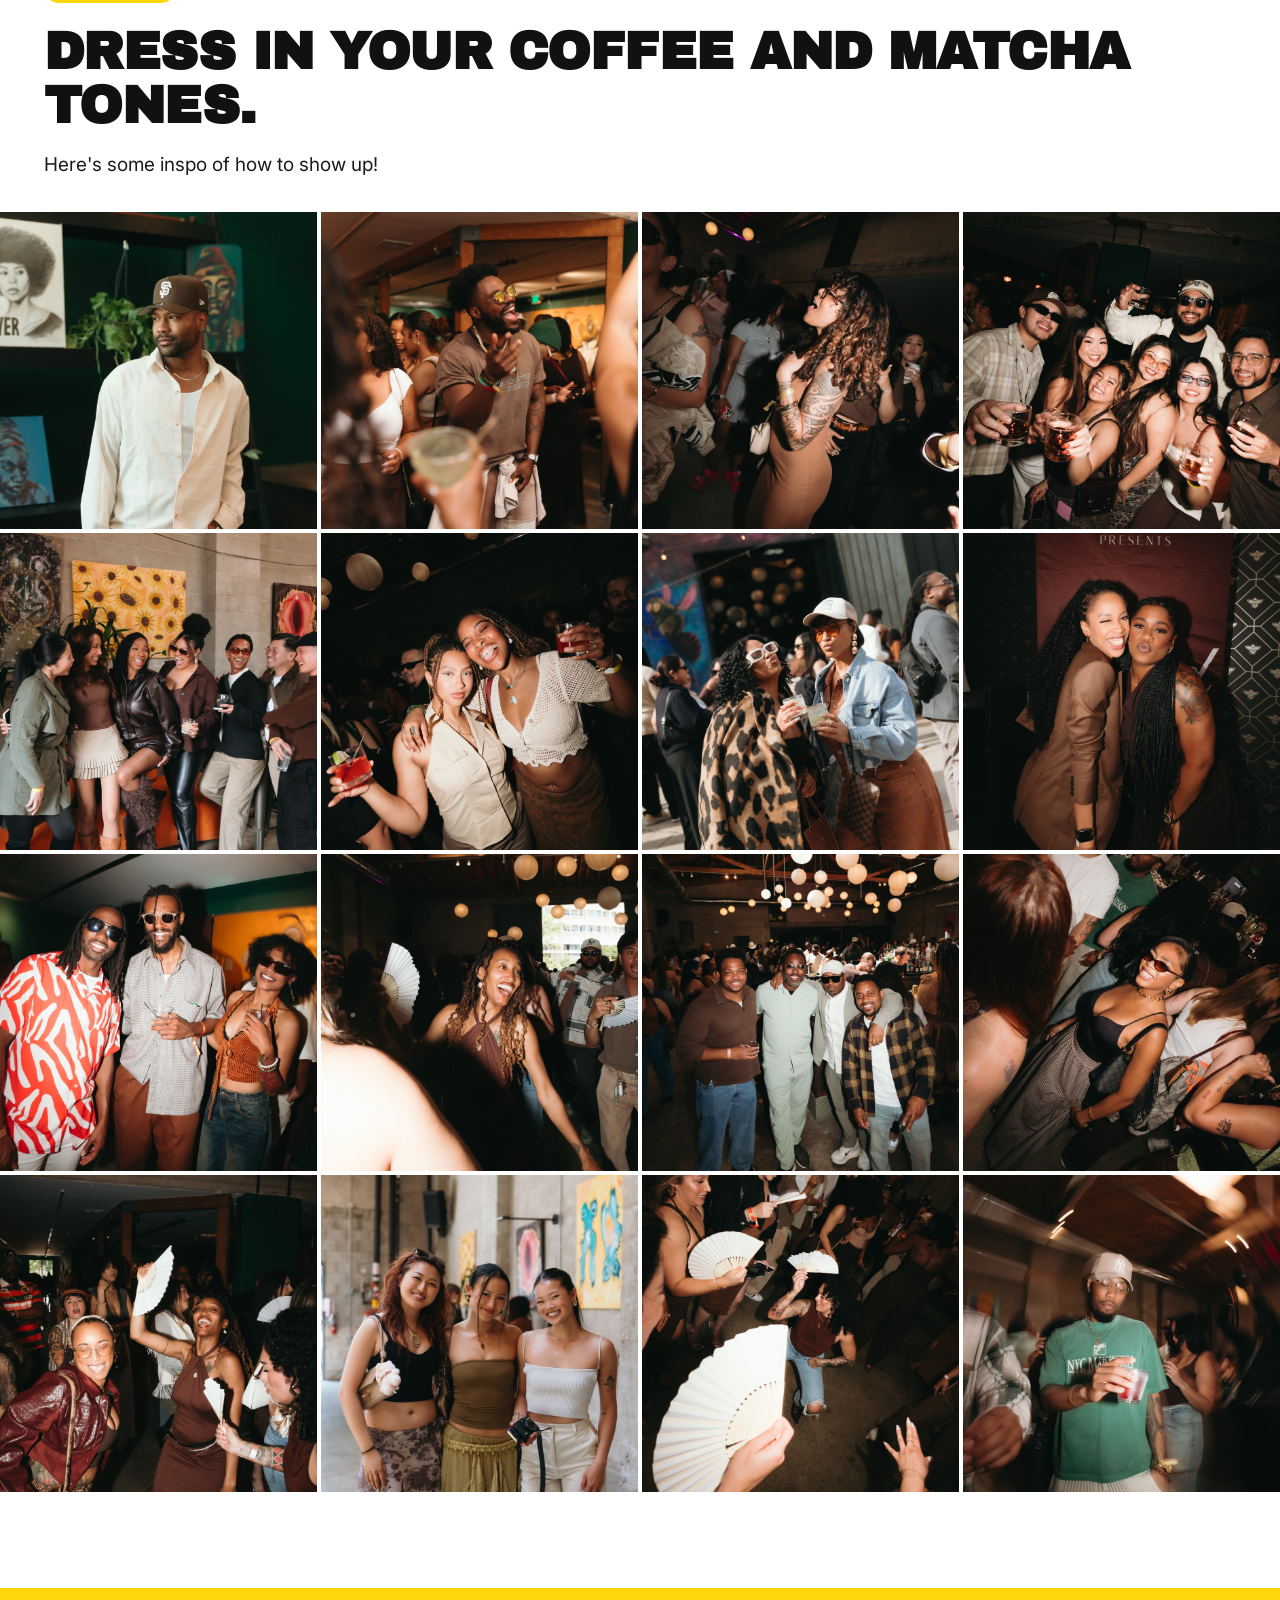
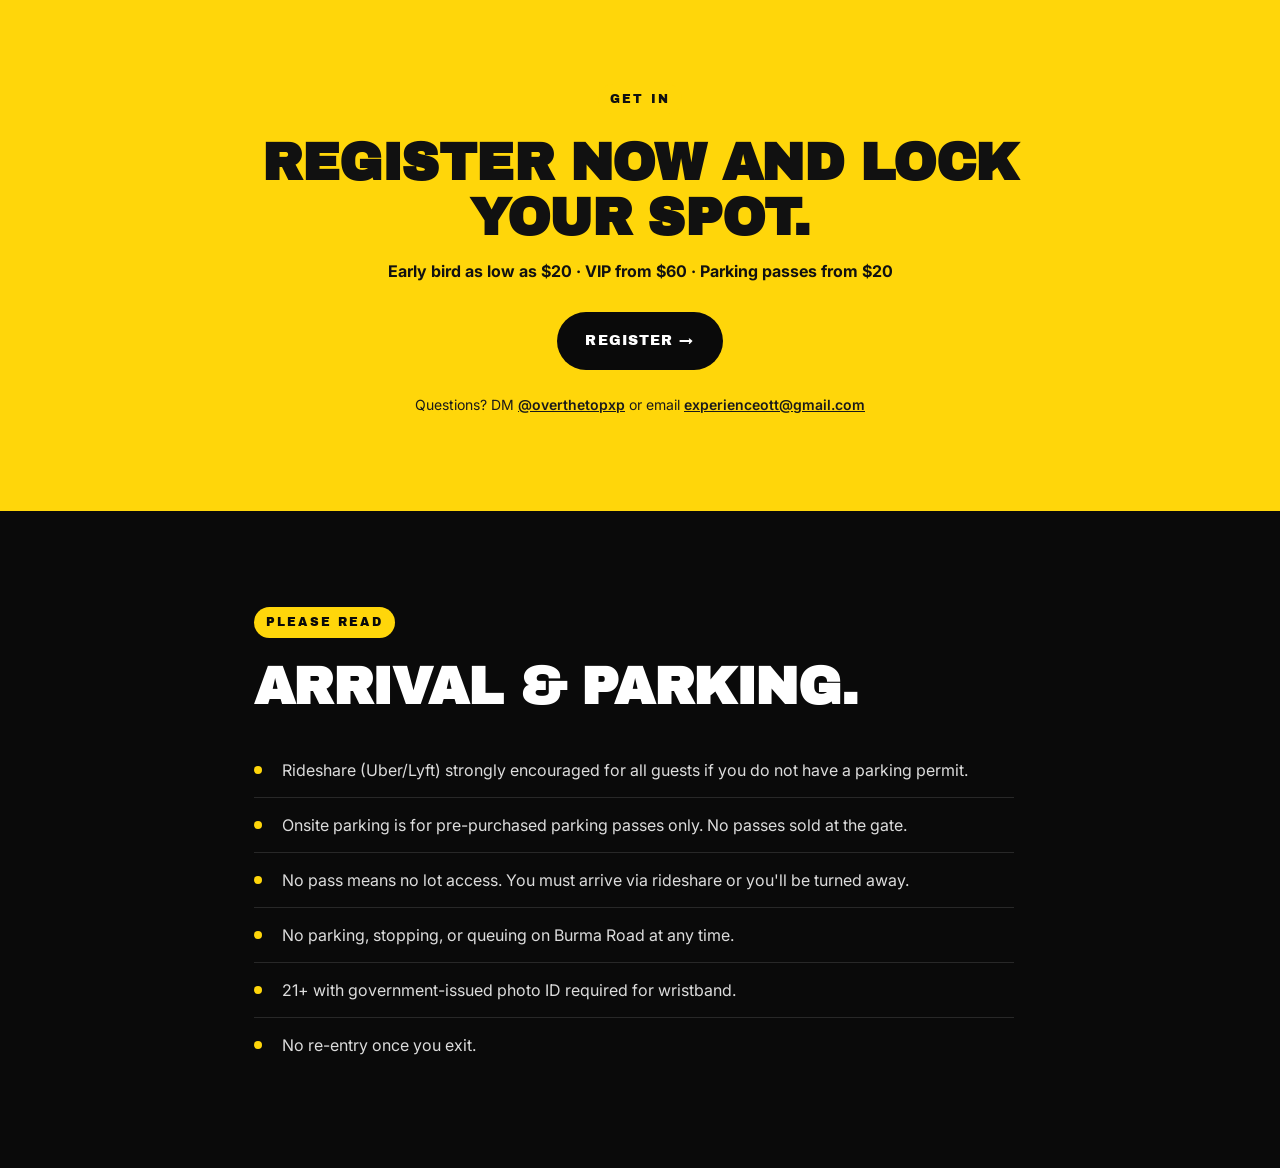
==== commit 25e137bf: "Add Arrival & Parking section at the bottom (#22) Co-authored-by: Claude Opus 4.8 <noreply@anthropic" ====
--- a/index.html
+++ b/index.html
@@ -732,6 +732,22 @@
   </div>
 </section>
 
+<!-- ARRIVAL & PARKING -->
+<section class="band band--dark" id="arrival">
+  <div class="container container--narrow">
+    <span class="kicker kicker--yellow">Please read</span>
+    <h2 class="h2 h2--light">Arrival &amp; parking.</h2>
+    <ul class="arrival-list">
+      <li>Rideshare (Uber/Lyft) strongly encouraged for all guests if you do not have a parking permit.</li>
+      <li>Onsite parking is for pre-purchased parking passes only. No passes sold at the gate.</li>
+      <li>No pass means no lot access. You must arrive via rideshare or you'll be turned away.</li>
+      <li>No parking, stopping, or queuing on Burma Road at any time.</li>
+      <li>21+ with government-issued photo ID required for wristband.</li>
+      <li>No re-entry once you exit.</li>
+    </ul>
+  </div>
+</section>
+
 <script src="script.js"></script>
 </body>
 </html>
--- a/styles.css
+++ b/styles.css
@@ -1526,3 +1526,16 @@
 
 /* Sing-along carousel: shift crop down the image so the crowd/singer sits higher in frame */
 #singalong .card__img { object-position: center 62%; }
+
+/* ============ ARRIVAL & PARKING ============ */
+.arrival-list { list-style: none; margin: 6px 0 0; padding: 0; max-width: 760px; }
+.arrival-list li {
+  position: relative; padding: 15px 0 15px 28px;
+  border-bottom: 1px solid rgba(255,255,255,.12);
+  color: rgba(255,255,255,.86); font-size: 16px; line-height: 1.5;
+}
+.arrival-list li::before {
+  content: ""; position: absolute; left: 0; top: 23px;
+  width: 8px; height: 8px; border-radius: 999px; background: var(--yellow);
+}
+.arrival-list li:last-child { border-bottom: 0; }
